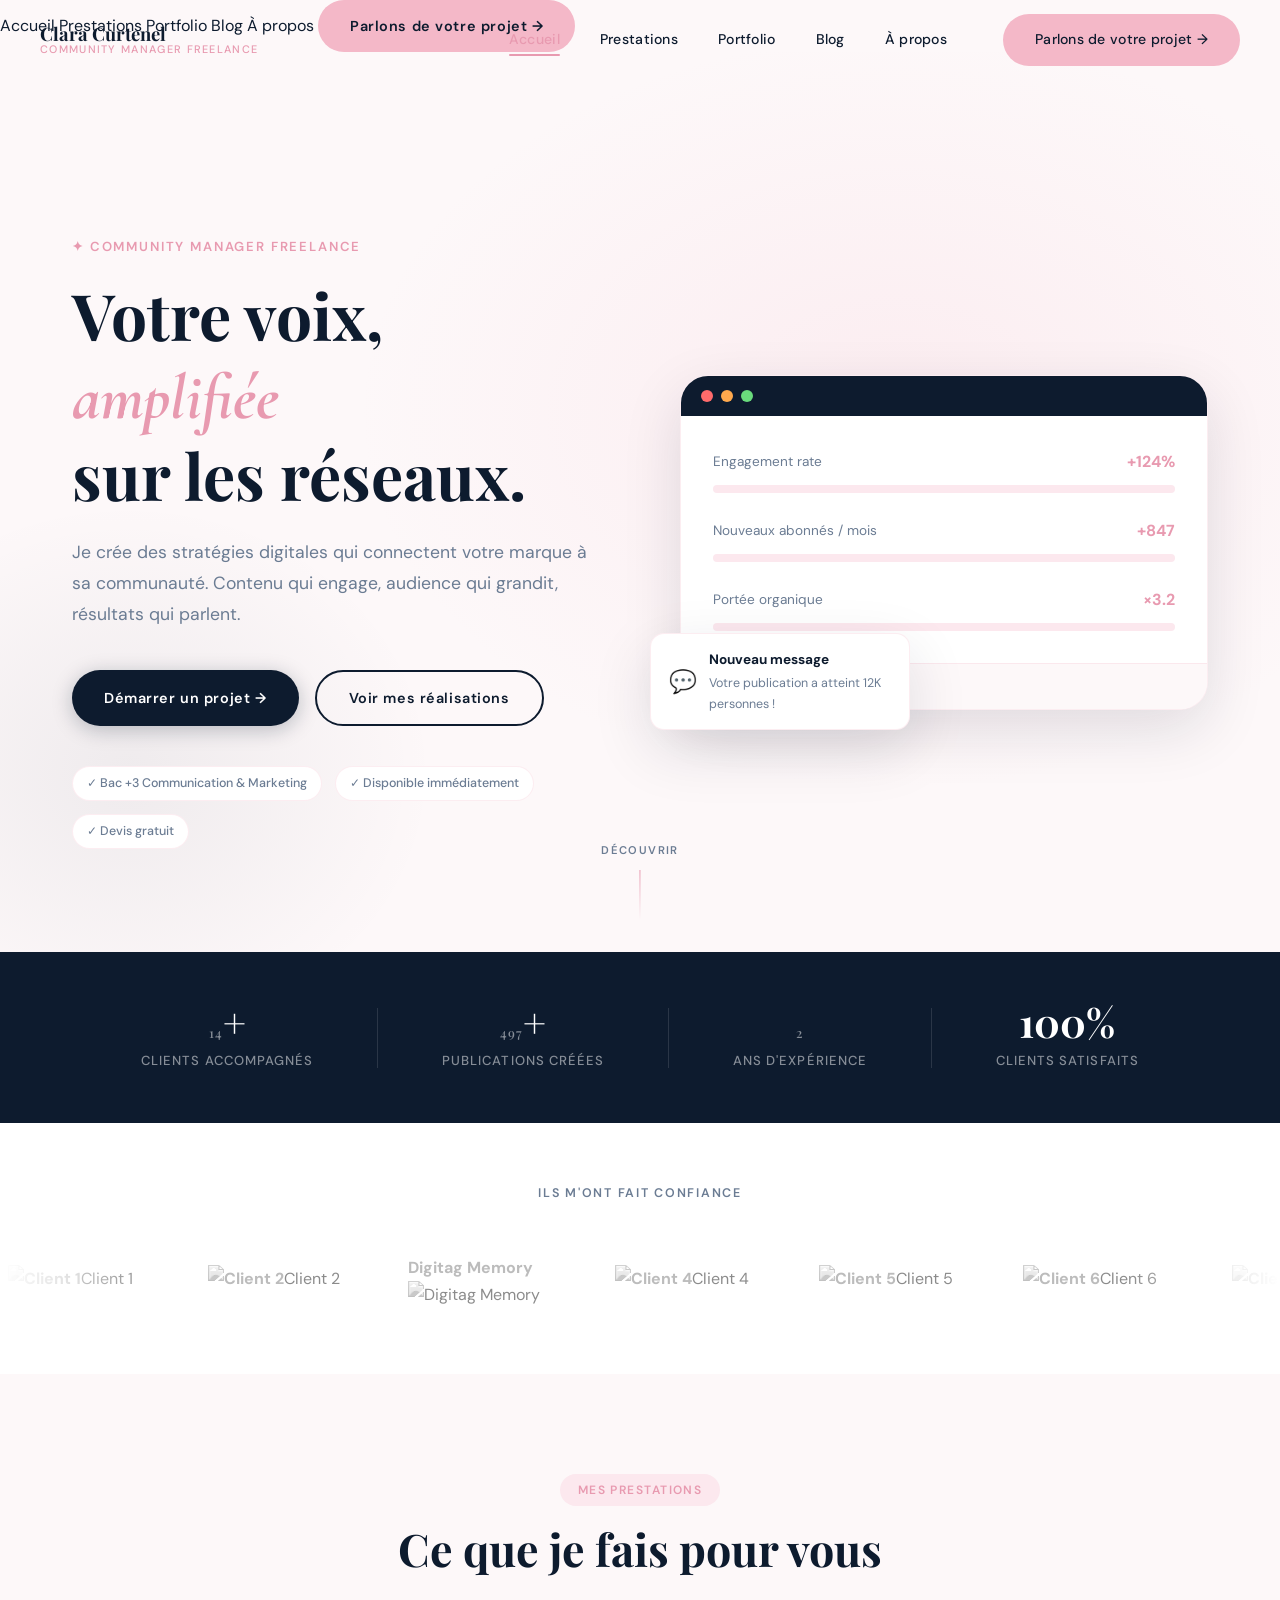
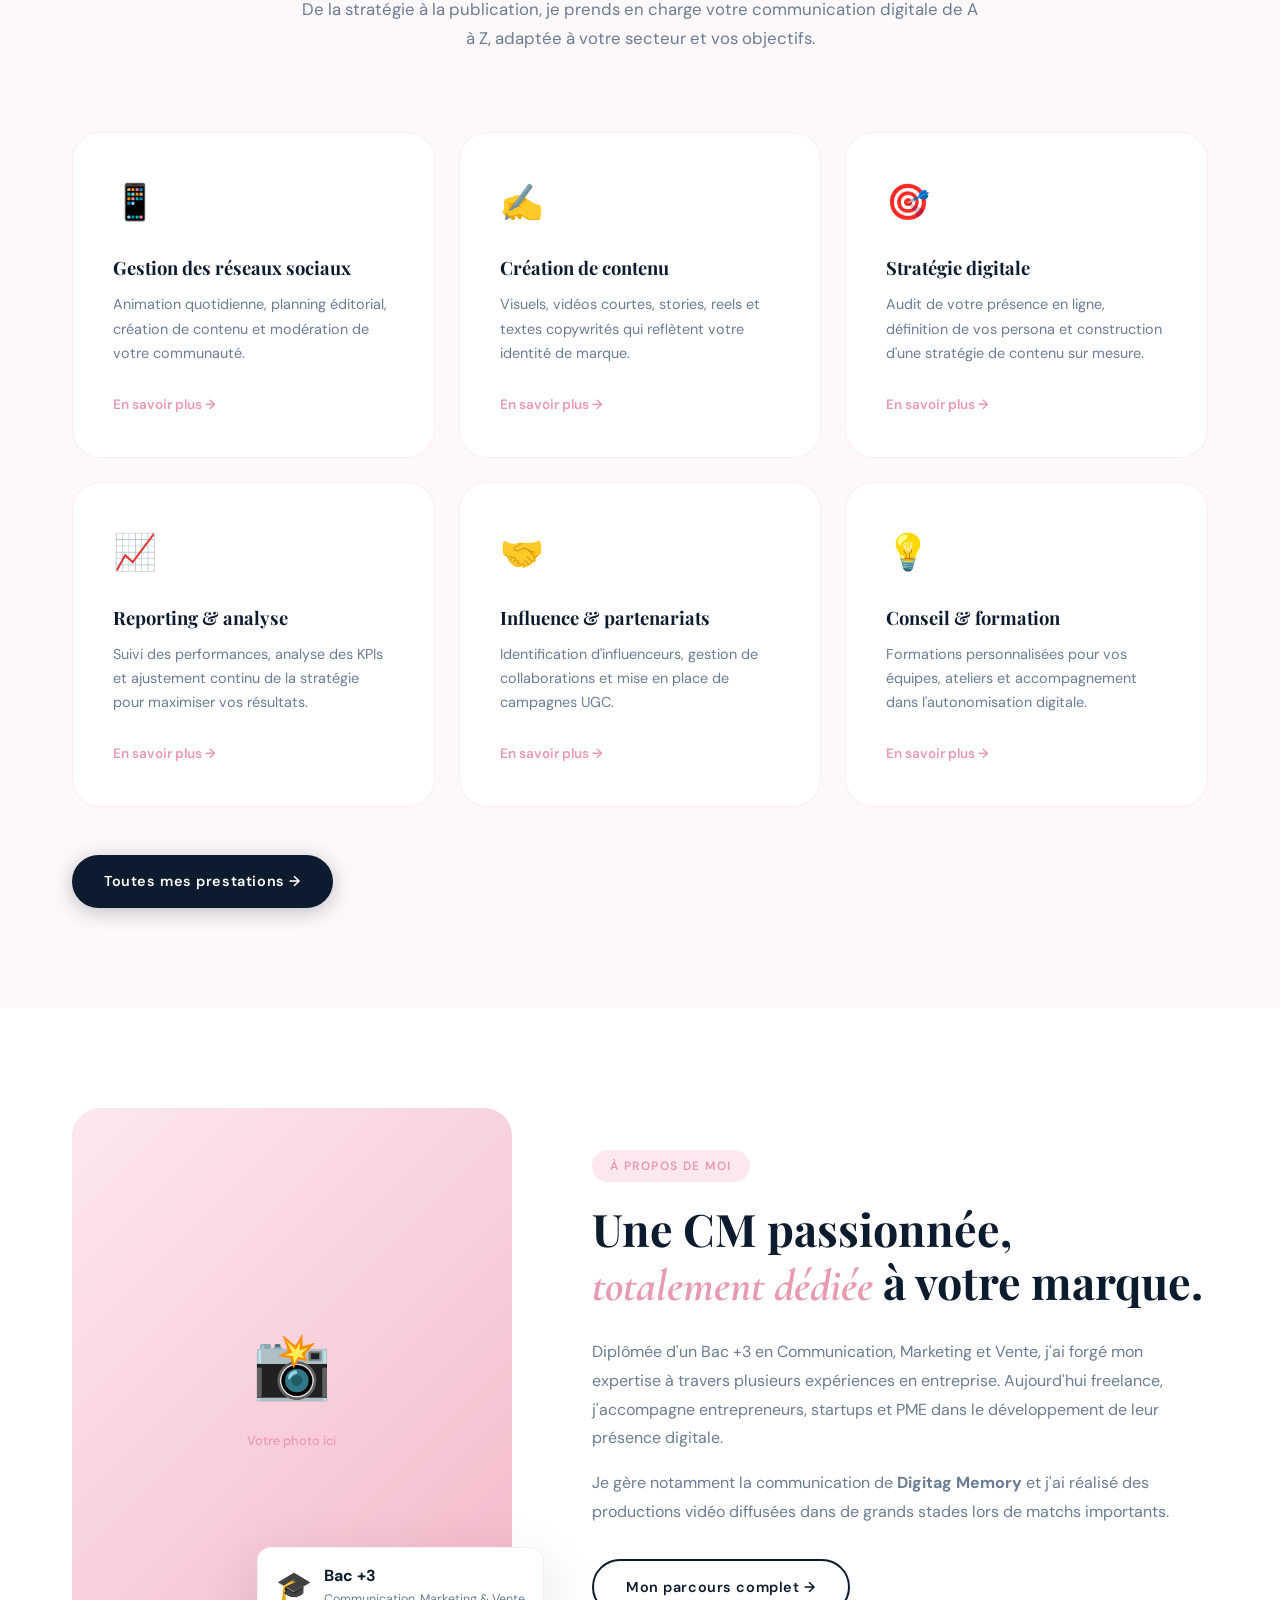
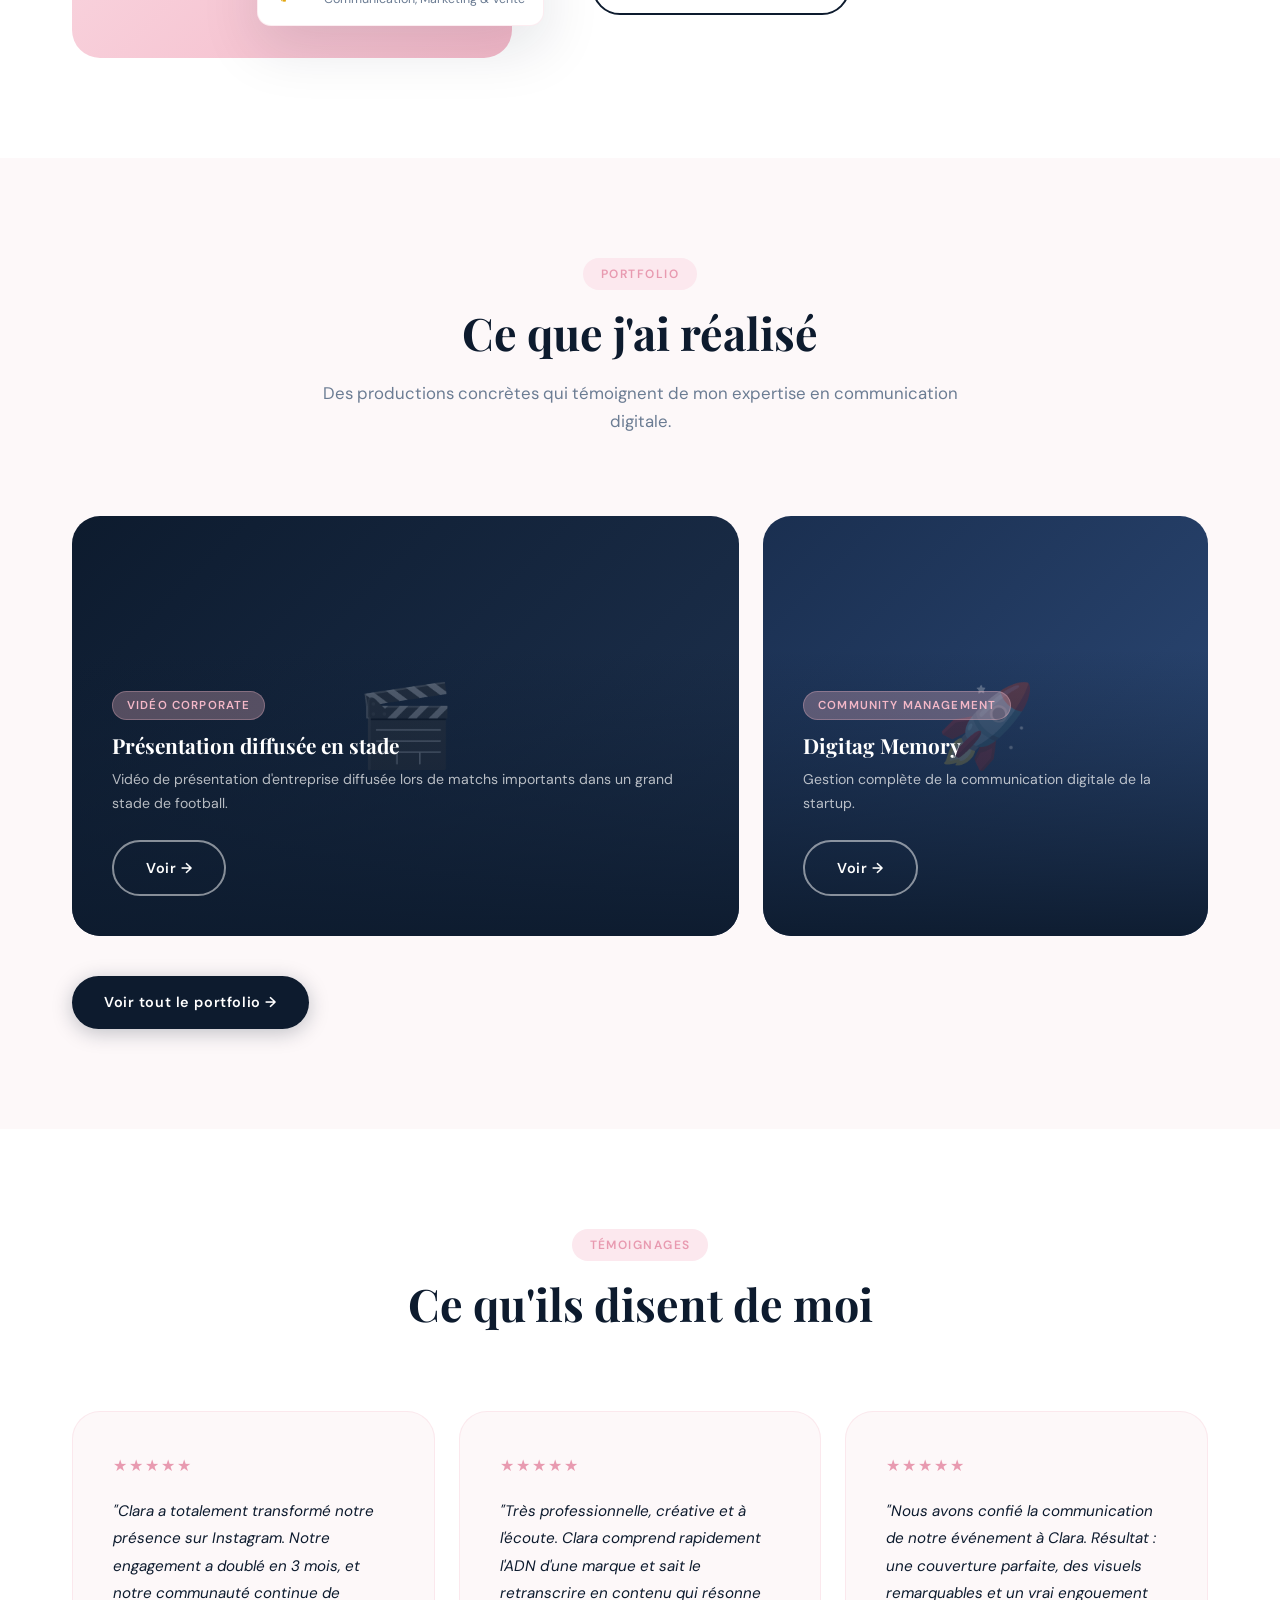
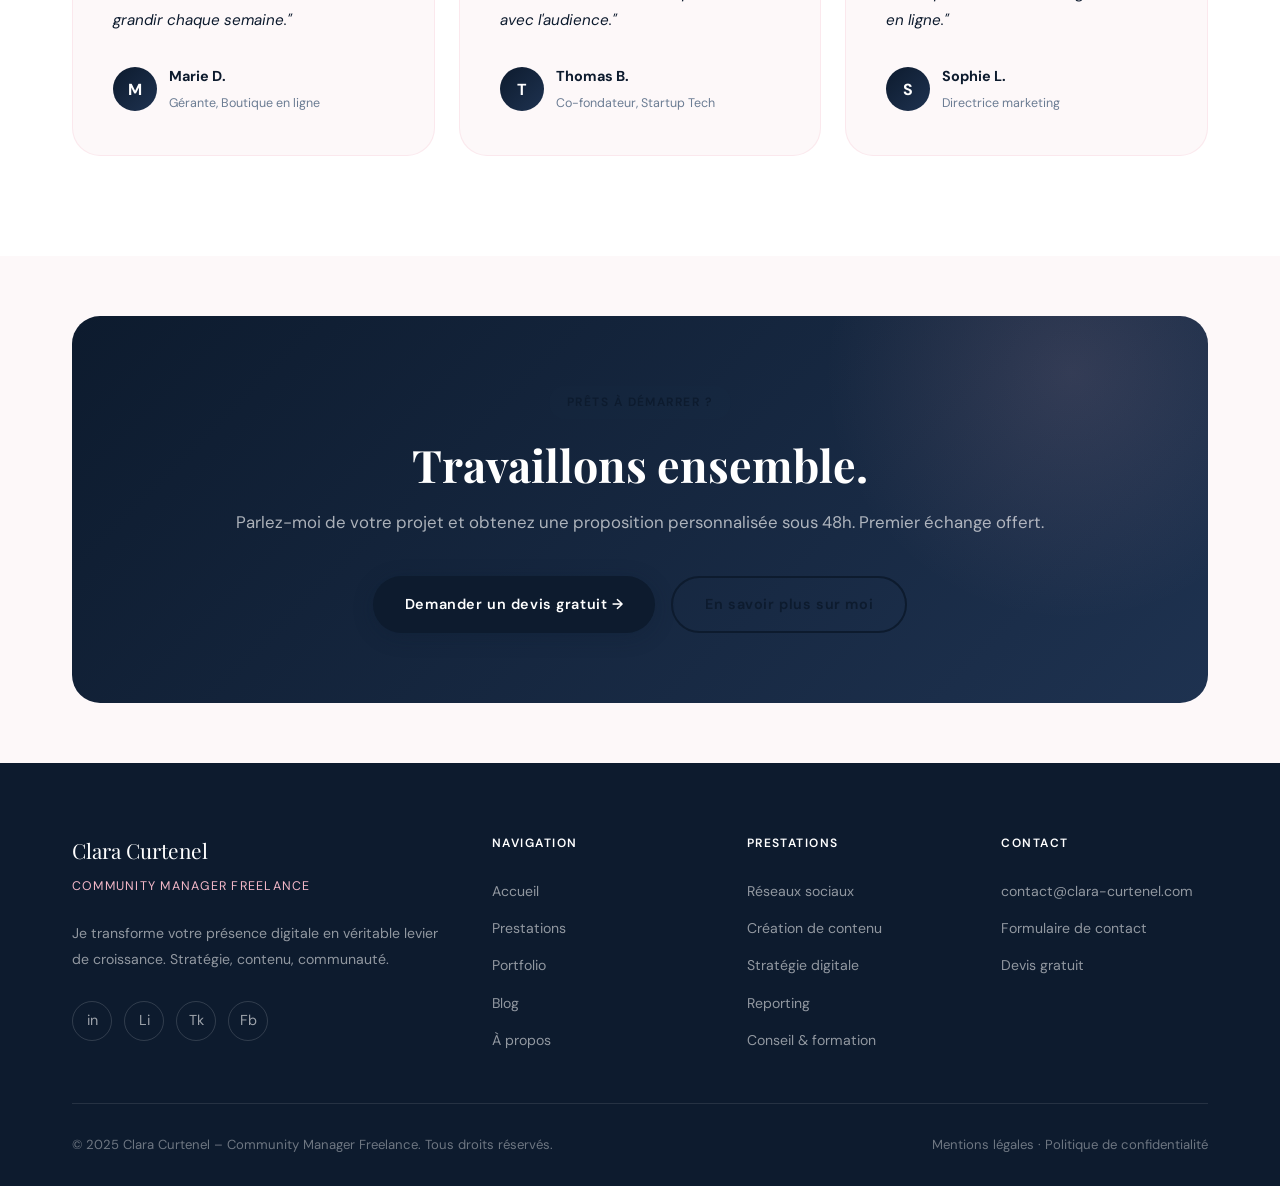
==== index.html @ a30e9237 "Add files via upload" ====
<!DOCTYPE html>
<html lang="fr">
<head>
  <meta charset="UTF-8" />
  <meta name="viewport" content="width=device-width, initial-scale=1.0" />

  <!-- ═══ SEO ═══ -->
  <title>Clara Curtenel – Community Manager Freelance | Gestion réseaux sociaux</title>
  <meta name="description" content="Clara Curtenel, Community Manager freelance. Je crée, anime et développe votre présence sur les réseaux sociaux. Stratégie digitale, création de contenu, growth. Devis gratuit." />
  <meta name="keywords" content="community manager freelance, gestion réseaux sociaux, stratégie digitale, création contenu, Clara Curtenel" />
  <link rel="canonical" href="https://clara-curtenel.com/" />

  <!-- ═══ Open Graph ═══ -->
  <meta property="og:type" content="website" />
  <meta property="og:title" content="Clara Curtenel – Community Manager Freelance" />
  <meta property="og:description" content="Je transforme votre présence en ligne en véritable levier de croissance. Community Manager freelance à votre service." />
  <meta property="og:url" content="https://clara-curtenel.com/" />
  <meta property="og:image" content="https://clara-curtenel.com/images/og-image.jpg" />

  <!-- ═══ Twitter Card ═══ -->
  <meta name="twitter:card" content="summary_large_image" />
  <meta name="twitter:title" content="Clara Curtenel – Community Manager Freelance" />
  <meta name="twitter:description" content="Je transforme votre présence en ligne en véritable levier de croissance." />

  <!-- ═══ Schema.org ═══ -->
  <script type="application/ld+json">
  {
    "@context": "https://schema.org",
    "@type": "Person",
    "name": "Clara Curtenel",
    "jobTitle": "Community Manager Freelance",
    "url": "https://clara-curtenel.com",
    "sameAs": [
      "https://www.linkedin.com/in/clara-curtenel",
      "https://www.instagram.com/claracurtenel"
    ],
    "knowsAbout": ["Community Management", "Social Media Marketing", "Stratégie digitale", "Création de contenu"]
  }
  </script>

  <link rel="stylesheet" href="css/style.css" />
  <link rel="stylesheet" href="css/index.css" />
  <link rel="icon" href="images/favicon.png" type="image/png" />
</head>
<body>

<!-- ═══ NAVBAR ═══ -->
<nav class="navbar" aria-label="Navigation principale">
  <div class="navbar-inner">
    <a href="index.html" class="nav-logo">
      <span class="nav-logo-name">Clara Curtenel</span>
      <span class="nav-logo-title">Community Manager Freelance</span>
    </a>
    <div class="nav-links">
      <a href="index.html" class="active">Accueil</a>
      <a href="prestations.html">Prestations</a>
      <a href="portfolio.html">Portfolio</a>
      <a href="blog.html">Blog</a>
      <a href="a-propos.html">À propos</a>
      <a href="contact.html" class="btn btn-pink nav-cta">Parlons de votre projet →</a>
    </div>
    <button class="nav-burger" aria-label="Menu">
      <span></span><span></span><span></span>
    </button>
  </div>
</nav>

<!-- Mobile menu -->
<div class="nav-mobile" role="navigation">
  <a href="index.html">Accueil</a>
  <a href="prestations.html">Prestations</a>
  <a href="portfolio.html">Portfolio</a>
  <a href="blog.html">Blog</a>
  <a href="a-propos.html">À propos</a>
  <a href="contact.html" class="btn btn-pink" style="text-align:center">Parlons de votre projet →</a>
</div>

<!-- ═══ HERO ═══ -->
<section class="hero" aria-label="Présentation">
  <div class="hero-bg"></div>
  <div class="hero-particles" id="particles"></div>
  <div class="container">
    <div class="hero-content">
      <div class="hero-text">
        <p class="hero-pretitle animate-up delay-1">✦ Community Manager Freelance</p>
        <h1 class="animate-up delay-2">
          Votre voix,<br />
          <span class="italic text-pink">amplifiée</span><br />
          sur les réseaux.
        </h1>
        <p class="hero-desc animate-up delay-3">
          Je crée des stratégies digitales qui connectent votre marque à sa communauté.
          Contenu qui engage, audience qui grandit, résultats qui parlent.
        </p>
        <div class="hero-actions animate-up delay-4">
          <a href="contact.html" class="btn btn-primary">Démarrer un projet →</a>
          <a href="portfolio.html" class="btn btn-outline">Voir mes réalisations</a>
        </div>
        <div class="hero-badges animate-up delay-5">
          <span class="hero-badge">✓ Bac +3 Communication & Marketing</span>
          <span class="hero-badge">✓ Disponible immédiatement</span>
          <span class="hero-badge">✓ Devis gratuit</span>
        </div>
      </div>
      <div class="hero-visual animate-up delay-3">
        <div class="hero-card">
          <div class="hero-card-header">
            <div class="hch-dot red"></div>
            <div class="hch-dot amber"></div>
            <div class="hch-dot green"></div>
          </div>
          <div class="hero-card-body">
            <div class="metric-row">
              <span class="metric-label">Engagement rate</span>
              <span class="metric-value text-pink">+124%</span>
            </div>
            <div class="metric-bar"><div class="metric-fill" style="width:82%"></div></div>
            <div class="metric-row" style="margin-top:1.5rem">
              <span class="metric-label">Nouveaux abonnés / mois</span>
              <span class="metric-value text-pink">+847</span>
            </div>
            <div class="metric-bar"><div class="metric-fill" style="width:68%"></div></div>
            <div class="metric-row" style="margin-top:1.5rem">
              <span class="metric-label">Portée organique</span>
              <span class="metric-value text-pink">×3.2</span>
            </div>
            <div class="metric-bar"><div class="metric-fill" style="width:90%"></div></div>
          </div>
          <div class="hero-card-tag">📊 Analytics — Ce mois-ci</div>
        </div>
        <div class="hero-float-badge">
          <span>💬</span>
          <div>
            <strong>Nouveau message</strong>
            <p>Votre publication a atteint 12K personnes !</p>
          </div>
        </div>
      </div>
    </div>
  </div>
  <div class="hero-scroll-cue">
    <span>Découvrir</span>
    <div class="scroll-line"></div>
  </div>
</section>

<!-- ═══ STATS ═══ -->
<section class="stats-bar">
  <div class="container">
    <div class="stats-grid">
      <div class="stat-item">
        <strong><span class="counter" data-target="15">0</span>+</strong>
        <span>Clients accompagnés</span>
      </div>
      <div class="stat-divider"></div>
      <div class="stat-item">
        <strong><span class="counter" data-target="500">0</span>+</strong>
        <span>Publications créées</span>
      </div>
      <div class="stat-divider"></div>
      <div class="stat-item">
        <strong><span class="counter" data-target="3">0</span></strong>
        <span>Ans d'expérience</span>
      </div>
      <div class="stat-divider"></div>
      <div class="stat-item">
        <strong>100%</strong>
        <span>Clients satisfaits</span>
      </div>
    </div>
  </div>
</section>

<!-- ═══ CLIENTS (logo carousel) ═══ -->
<section class="section-pad-sm clients-section">
  <div class="container">
    <p class="clients-label">Ils m'ont fait confiance</p>
  </div>
  <div class="logo-carousel">
    <div class="logo-track">
      <!-- Remplacez chaque logo-item par le logo de vos clients -->
      <div class="logo-item"><img src="images/clients/client-1.png" alt="Client 1" /></div>
      <div class="logo-item"><img src="images/clients/client-2.png" alt="Client 2" /></div>
      <div class="logo-item"><img src="images/clients/client-3.png" alt="Digitag Memory" /></div>
      <div class="logo-item"><img src="images/clients/client-4.png" alt="Client 4" /></div>
      <div class="logo-item"><img src="images/clients/client-5.png" alt="Client 5" /></div>
      <div class="logo-item"><img src="images/clients/client-6.png" alt="Client 6" /></div>
    </div>
  </div>
</section>

<!-- ═══ SERVICES (aperçu) ═══ -->
<section class="section-pad services-preview">
  <div class="container">
    <div class="section-header reveal">
      <span class="badge">Mes prestations</span>
      <h2>Ce que je fais pour vous</h2>
      <p>De la stratégie à la publication, je prends en charge votre communication digitale de A à Z, adaptée à votre secteur et vos objectifs.</p>
    </div>
    <div class="services-grid">
      <div class="service-card reveal">
        <div class="service-icon">📱</div>
        <h3>Gestion des réseaux sociaux</h3>
        <p>Animation quotidienne, planning éditorial, création de contenu et modération de votre communauté.</p>
        <a href="prestations.html" class="service-link">En savoir plus →</a>
      </div>
      <div class="service-card reveal delay-1">
        <div class="service-icon">✍️</div>
        <h3>Création de contenu</h3>
        <p>Visuels, vidéos courtes, stories, reels et textes copywrités qui reflètent votre identité de marque.</p>
        <a href="prestations.html" class="service-link">En savoir plus →</a>
      </div>
      <div class="service-card reveal delay-2">
        <div class="service-icon">🎯</div>
        <h3>Stratégie digitale</h3>
        <p>Audit de votre présence en ligne, définition de vos persona et construction d'une stratégie de contenu sur mesure.</p>
        <a href="prestations.html" class="service-link">En savoir plus →</a>
      </div>
      <div class="service-card reveal delay-3">
        <div class="service-icon">📈</div>
        <h3>Reporting & analyse</h3>
        <p>Suivi des performances, analyse des KPIs et ajustement continu de la stratégie pour maximiser vos résultats.</p>
        <a href="prestations.html" class="service-link">En savoir plus →</a>
      </div>
      <div class="service-card reveal delay-2">
        <div class="service-icon">🤝</div>
        <h3>Influence & partenariats</h3>
        <p>Identification d'influenceurs, gestion de collaborations et mise en place de campagnes UGC.</p>
        <a href="prestations.html" class="service-link">En savoir plus →</a>
      </div>
      <div class="service-card reveal delay-3">
        <div class="service-icon">💡</div>
        <h3>Conseil & formation</h3>
        <p>Formations personnalisées pour vos équipes, ateliers et accompagnement dans l'autonomisation digitale.</p>
        <a href="prestations.html" class="service-link">En savoir plus →</a>
      </div>
    </div>
    <div class="text-center reveal" style="margin-top: 3rem;">
      <a href="prestations.html" class="btn btn-primary">Toutes mes prestations →</a>
    </div>
  </div>
</section>

<!-- ═══ À PROPOS (teaser) ═══ -->
<section class="section-pad about-teaser">
  <div class="container">
    <div class="about-teaser-inner reveal">
      <div class="about-teaser-visual">
        <div class="at-photo-frame">
          <!-- Remplacez par votre photo : <img src="images/clara-portrait.jpg" alt="Clara Curtenel" /> -->
          <div class="at-photo-placeholder">
            <span>📸</span>
            <small>Votre photo ici</small>
          </div>
        </div>
        <div class="at-floating-card">
          <span>🎓</span>
          <div>
            <strong>Bac +3</strong>
            <p>Communication, Marketing & Vente</p>
          </div>
        </div>
      </div>
      <div class="about-teaser-text">
        <span class="badge">À propos de moi</span>
        <h2>Une CM passionnée,<br /><span class="italic text-pink">totalement dédiée</span> à votre marque.</h2>
        <p>Diplômée d'un Bac +3 en Communication, Marketing et Vente, j'ai forgé mon expertise à travers plusieurs expériences en entreprise. Aujourd'hui freelance, j'accompagne entrepreneurs, startups et PME dans le développement de leur présence digitale.</p>
        <p style="margin-top: 1rem;">Je gère notamment la communication de <strong>Digitag Memory</strong> et j'ai réalisé des productions vidéo diffusées dans de grands stades lors de matchs importants.</p>
        <a href="a-propos.html" class="btn btn-outline" style="margin-top: 2rem;">Mon parcours complet →</a>
      </div>
    </div>
  </div>
</section>

<!-- ═══ PORTFOLIO (teaser) ═══ -->
<section class="section-pad portfolio-teaser">
  <div class="container">
    <div class="section-header reveal">
      <span class="badge">Portfolio</span>
      <h2>Ce que j'ai réalisé</h2>
      <p>Des productions concrètes qui témoignent de mon expertise en communication digitale.</p>
    </div>
    <div class="portfolio-grid reveal">
      <div class="portfolio-card portfolio-protected large-card">
        <div class="portfolio-overlay">
          <span class="portfolio-tag">Vidéo corporate</span>
          <h3>Présentation diffusée en stade</h3>
          <p>Vidéo de présentation d'entreprise diffusée lors de matchs importants dans un grand stade de football.</p>
          <a href="portfolio.html" class="btn btn-outline-white">Voir →</a>
        </div>
        <div class="portfolio-bg" style="background: linear-gradient(135deg, var(--navy) 0%, var(--navy-light) 100%);">
          <span class="portfolio-icon">🎬</span>
        </div>
      </div>
      <div class="portfolio-card portfolio-protected">
        <div class="portfolio-overlay">
          <span class="portfolio-tag">Community Management</span>
          <h3>Digitag Memory</h3>
          <p>Gestion complète de la communication digitale de la startup.</p>
          <a href="portfolio.html" class="btn btn-outline-white">Voir →</a>
        </div>
        <div class="portfolio-bg" style="background: linear-gradient(135deg, #1a2f50 0%, #2d4a78 100%);">
          <span class="portfolio-icon">🚀</span>
        </div>
      </div>
    </div>
    <div class="text-center reveal" style="margin-top: 2.5rem;">
      <a href="portfolio.html" class="btn btn-primary">Voir tout le portfolio →</a>
    </div>
  </div>
</section>

<!-- ═══ TESTIMONIALS ═══ -->
<section class="section-pad testimonials">
  <div class="container">
    <div class="section-header reveal">
      <span class="badge">Témoignages</span>
      <h2>Ce qu'ils disent de moi</h2>
    </div>
    <div class="testimonials-grid">
      <div class="testimonial-card reveal">
        <div class="stars">★★★★★</div>
        <p class="testimonial-text">"Clara a totalement transformé notre présence sur Instagram. Notre engagement a doublé en 3 mois, et notre communauté continue de grandir chaque semaine."</p>
        <div class="testimonial-author">
          <div class="ta-avatar">M</div>
          <div>
            <strong>Marie D.</strong>
            <span>Gérante, Boutique en ligne</span>
          </div>
        </div>
      </div>
      <div class="testimonial-card reveal delay-1">
        <div class="stars">★★★★★</div>
        <p class="testimonial-text">"Très professionnelle, créative et à l'écoute. Clara comprend rapidement l'ADN d'une marque et sait le retranscrire en contenu qui résonne avec l'audience."</p>
        <div class="testimonial-author">
          <div class="ta-avatar">T</div>
          <div>
            <strong>Thomas B.</strong>
            <span>Co-fondateur, Startup Tech</span>
          </div>
        </div>
      </div>
      <div class="testimonial-card reveal delay-2">
        <div class="stars">★★★★★</div>
        <p class="testimonial-text">"Nous avons confié la communication de notre événement à Clara. Résultat : une couverture parfaite, des visuels remarquables et un vrai engouement en ligne."</p>
        <div class="testimonial-author">
          <div class="ta-avatar">S</div>
          <div>
            <strong>Sophie L.</strong>
            <span>Directrice marketing</span>
          </div>
        </div>
      </div>
    </div>
  </div>
</section>

<!-- ═══ CTA FINAL ═══ -->
<section class="cta-section reveal">
  <div class="container">
    <div class="cta-box">
      <span class="badge badge--navy">Prêts à démarrer ?</span>
      <h2>Travaillons ensemble.</h2>
      <p>Parlez-moi de votre projet et obtenez une proposition personnalisée sous 48h. Premier échange offert.</p>
      <div class="cta-actions">
        <a href="contact.html" class="btn btn-primary">Demander un devis gratuit →</a>
        <a href="a-propos.html" class="btn btn-outline">En savoir plus sur moi</a>
      </div>
    </div>
  </div>
</section>

<!-- ═══ FOOTER ═══ -->
<footer class="footer">
  <div class="container">
    <div class="footer-grid">
      <div>
        <p class="footer-brand-name">Clara Curtenel</p>
        <p class="footer-brand-tagline">Community Manager Freelance</p>
        <p class="footer-desc">Je transforme votre présence digitale en véritable levier de croissance. Stratégie, contenu, communauté.</p>
        <div class="footer-socials">
          <a href="#" class="social-icon" aria-label="Instagram">in</a>
          <a href="#" class="social-icon" aria-label="LinkedIn">Li</a>
          <a href="#" class="social-icon" aria-label="TikTok">Tk</a>
          <a href="#" class="social-icon" aria-label="Facebook">Fb</a>
        </div>
      </div>
      <div>
        <p class="footer-heading">Navigation</p>
        <ul class="footer-links">
          <li><a href="index.html">Accueil</a></li>
          <li><a href="prestations.html">Prestations</a></li>
          <li><a href="portfolio.html">Portfolio</a></li>
          <li><a href="blog.html">Blog</a></li>
          <li><a href="a-propos.html">À propos</a></li>
        </ul>
      </div>
      <div>
        <p class="footer-heading">Prestations</p>
        <ul class="footer-links">
          <li><a href="prestations.html#reseaux">Réseaux sociaux</a></li>
          <li><a href="prestations.html#contenu">Création de contenu</a></li>
          <li><a href="prestations.html#strategie">Stratégie digitale</a></li>
          <li><a href="prestations.html#reporting">Reporting</a></li>
          <li><a href="prestations.html#conseil">Conseil & formation</a></li>
        </ul>
      </div>
      <div>
        <p class="footer-heading">Contact</p>
        <ul class="footer-links">
          <li><a href="mailto:contact@clara-curtenel.com">contact@clara-curtenel.com</a></li>
          <li><a href="contact.html">Formulaire de contact</a></li>
          <li><a href="contact.html">Devis gratuit</a></li>
        </ul>
      </div>
    </div>
    <div class="footer-bottom">
      <p>© 2025 Clara Curtenel – Community Manager Freelance. Tous droits réservés.</p>
      <p><a href="mentions-legales.html" style="color:rgba(255,255,255,0.4);transition:color 0.3s;" onmouseover="this.style.color='#f4b8c8'" onmouseout="this.style.color='rgba(255,255,255,0.4)'">Mentions légales</a> · <a href="mentions-legales.html#confidentialite" style="color:rgba(255,255,255,0.4);transition:color 0.3s;" onmouseover="this.style.color='#f4b8c8'" onmouseout="this.style.color='rgba(255,255,255,0.4)'">Politique de confidentialité</a></p>
    </div>
  </div>
</footer>

<button class="scroll-top" aria-label="Remonter en haut">↑</button>

<script src="js/main.js"></script>
</body>
</html>
---- css/style.css ----
/* ============================================
   CLARA CURTENEL – Community Manager Freelance
   Global Stylesheet
   ============================================ */

@import url('https://fonts.googleapis.com/css2?family=Playfair+Display:ital,wght@0,400;0,600;0,700;1,400&family=DM+Sans:wght@300;400;500;600&family=Cormorant+Garamond:ital,wght@0,300;0,600;1,300&display=swap');

/* ── CSS Variables ── */
:root {
  --navy: #0d1b2e;
  --navy-mid: #162236;
  --navy-light: #1e3250;
  --pink: #f4b8c8;
  --pink-light: #fce8ee;
  --pink-mid: #e89ab0;
  --white: #ffffff;
  --off-white: #fdf8f9;
  --text-dark: #0d1b2e;
  --text-muted: #6b7c93;
  --border: rgba(244, 184, 200, 0.25);
  --shadow: 0 20px 60px rgba(13, 27, 46, 0.12);
  --shadow-pink: 0 10px 40px rgba(244, 184, 200, 0.35);
  --radius: 16px;
  --radius-lg: 28px;
  --transition: all 0.4s cubic-bezier(0.25, 0.46, 0.45, 0.94);
}

/* ── Reset & Base ── */
*, *::before, *::after { box-sizing: border-box; margin: 0; padding: 0; }

html { scroll-behavior: smooth; font-size: 16px; }

body {
  font-family: 'DM Sans', sans-serif;
  background: var(--off-white);
  color: var(--text-dark);
  line-height: 1.7;
  overflow-x: hidden;
}

img { max-width: 100%; display: block; }
a { text-decoration: none; color: inherit; }
ul { list-style: none; }

/* ── Typography ── */
h1, h2, h3 { font-family: 'Playfair Display', serif; line-height: 1.2; }
h1 { font-size: clamp(2.4rem, 5vw, 4.2rem); }
h2 { font-size: clamp(1.8rem, 3.5vw, 3rem); }
h3 { font-size: clamp(1.2rem, 2vw, 1.6rem); }
p { font-size: 1rem; color: var(--text-muted); }

.italic { font-family: 'Cormorant Garamond', serif; font-style: italic; }
.text-pink { color: var(--pink-mid); }
.text-navy { color: var(--navy); }
.text-white { color: var(--white); }

/* ── Utility ── */
.container { max-width: 1200px; margin: 0 auto; padding: 0 2rem; }
.container-narrow { max-width: 820px; margin: 0 auto; padding: 0 2rem; }
.section-pad { padding: 100px 0; }
.section-pad-sm { padding: 60px 0; }

.badge {
  display: inline-block;
  background: var(--pink-light);
  color: var(--pink-mid);
  font-size: 0.75rem;
  font-weight: 600;
  letter-spacing: 0.12em;
  text-transform: uppercase;
  padding: 6px 18px;
  border-radius: 50px;
  margin-bottom: 1.2rem;
}

.badge--navy {
  background: rgba(30, 50, 80, 0.08);
  color: var(--navy);
}

/* ── Buttons ── */
.btn {
  display: inline-flex;
  align-items: center;
  gap: 10px;
  font-family: 'DM Sans', sans-serif;
  font-weight: 600;
  font-size: 0.9rem;
  letter-spacing: 0.04em;
  padding: 14px 32px;
  border-radius: 50px;
  border: none;
  cursor: pointer;
  transition: var(--transition);
  text-decoration: none;
}

.btn-primary {
  background: var(--navy);
  color: var(--white);
  box-shadow: 0 4px 20px rgba(13, 27, 46, 0.25);
}
.btn-primary:hover {
  background: var(--navy-light);
  transform: translateY(-2px);
  box-shadow: 0 8px 30px rgba(13, 27, 46, 0.35);
}

.btn-pink {
  background: var(--pink);
  color: var(--navy);
}
.btn-pink:hover {
  background: var(--pink-mid);
  transform: translateY(-2px);
  box-shadow: var(--shadow-pink);
}

.btn-outline {
  background: transparent;
  color: var(--navy);
  border: 2px solid var(--navy);
}
.btn-outline:hover {
  background: var(--navy);
  color: var(--white);
  transform: translateY(-2px);
}

.btn-outline-white {
  background: transparent;
  color: var(--white);
  border: 2px solid rgba(255,255,255,0.5);
}
.btn-outline-white:hover {
  background: rgba(255,255,255,0.1);
  border-color: var(--white);
}

/* ── Navigation ── */
.navbar {
  position: fixed;
  top: 0; left: 0; right: 0;
  z-index: 1000;
  padding: 0 2rem;
  transition: var(--transition);
}

.navbar.scrolled {
  background: rgba(255, 255, 255, 0.96);
  backdrop-filter: blur(20px);
  box-shadow: 0 2px 30px rgba(13, 27, 46, 0.08);
}

.navbar-inner {
  max-width: 1200px;
  margin: 0 auto;
  display: flex;
  align-items: center;
  justify-content: space-between;
  height: 80px;
}

.nav-logo {
  display: flex;
  flex-direction: column;
  line-height: 1.1;
}

.nav-logo-name {
  font-family: 'Playfair Display', serif;
  font-weight: 700;
  font-size: 1.15rem;
  color: var(--navy);
}

.nav-logo-title {
  font-size: 0.68rem;
  font-weight: 500;
  letter-spacing: 0.12em;
  text-transform: uppercase;
  color: var(--pink-mid);
}

.nav-links {
  display: flex;
  align-items: center;
  gap: 2.5rem;
}

.nav-links a {
  font-size: 0.88rem;
  font-weight: 500;
  color: var(--navy);
  letter-spacing: 0.02em;
  position: relative;
  transition: color 0.3s;
}

.nav-links a::after {
  content: '';
  position: absolute;
  bottom: -4px; left: 0;
  width: 0; height: 2px;
  background: var(--pink-mid);
  transition: width 0.3s;
  border-radius: 2px;
}

.nav-links a:hover { color: var(--pink-mid); }
.nav-links a:hover::after, .nav-links a.active::after { width: 100%; }
.nav-links a.active { color: var(--pink-mid); }

.nav-cta { margin-left: 1rem; }

.nav-burger {
  display: none;
  flex-direction: column;
  gap: 5px;
  cursor: pointer;
  padding: 8px;
}

.nav-burger span {
  display: block;
  width: 24px; height: 2px;
  background: var(--navy);
  border-radius: 2px;
  transition: var(--transition);
}

/* ── Footer ── */
.footer {
  background: var(--navy);
  color: rgba(255,255,255,0.75);
  padding: 70px 0 30px;
}

.footer-grid {
  display: grid;
  grid-template-columns: 1.8fr 1fr 1fr 1fr;
  gap: 3rem;
  padding-bottom: 50px;
  border-bottom: 1px solid rgba(255,255,255,0.1);
}

.footer-brand-name {
  font-family: 'Playfair Display', serif;
  font-size: 1.3rem;
  color: var(--white);
  margin-bottom: 0.5rem;
}

.footer-brand-tagline {
  font-size: 0.78rem;
  letter-spacing: 0.1em;
  text-transform: uppercase;
  color: var(--pink);
  margin-bottom: 1.5rem;
}

.footer-desc {
  font-size: 0.88rem;
  line-height: 1.8;
  color: rgba(255,255,255,0.55);
  margin-bottom: 1.8rem;
}

.footer-socials {
  display: flex;
  gap: 12px;
}

.social-icon {
  width: 40px; height: 40px;
  border-radius: 50%;
  border: 1px solid rgba(255,255,255,0.15);
  display: flex; align-items: center; justify-content: center;
  color: rgba(255,255,255,0.6);
  font-size: 0.9rem;
  transition: var(--transition);
  text-decoration: none;
}

.social-icon:hover {
  background: var(--pink);
  border-color: var(--pink);
  color: var(--navy);
  transform: translateY(-3px);
}

.footer-heading {
  font-family: 'DM Sans', sans-serif;
  font-size: 0.75rem;
  font-weight: 600;
  letter-spacing: 0.12em;
  text-transform: uppercase;
  color: var(--white);
  margin-bottom: 1.5rem;
}

.footer-links {
  display: flex;
  flex-direction: column;
  gap: 10px;
}

.footer-links a {
  font-size: 0.88rem;
  color: rgba(255,255,255,0.55);
  transition: color 0.3s;
}

.footer-links a:hover { color: var(--pink); }

.footer-bottom {
  padding-top: 30px;
  display: flex;
  align-items: center;
  justify-content: space-between;
  flex-wrap: wrap;
  gap: 1rem;
}

.footer-bottom p { font-size: 0.82rem; color: rgba(255,255,255,0.4); }

/* ── Cards ── */
.card {
  background: var(--white);
  border-radius: var(--radius-lg);
  padding: 2.5rem;
  box-shadow: var(--shadow);
  transition: var(--transition);
  border: 1px solid var(--border);
}

.card:hover {
  transform: translateY(-6px);
  box-shadow: 0 30px 80px rgba(13, 27, 46, 0.16);
}

/* ── Section Headers ── */
.section-header {
  text-align: center;
  max-width: 680px;
  margin: 0 auto 5rem;
}

.section-header .badge { margin-bottom: 1rem; }
.section-header h2 { margin-bottom: 1.2rem; }
.section-header p { font-size: 1.05rem; }

/* ── Animations ── */
@keyframes fadeUp {
  from { opacity: 0; transform: translateY(30px); }
  to { opacity: 1; transform: translateY(0); }
}

@keyframes fadeIn {
  from { opacity: 0; }
  to { opacity: 1; }
}

@keyframes float {
  0%, 100% { transform: translateY(0); }
  50% { transform: translateY(-12px); }
}

@keyframes shimmer {
  0% { background-position: -200% center; }
  100% { background-position: 200% center; }
}

.animate-up {
  opacity: 0;
  animation: fadeUp 0.7s ease forwards;
}

.delay-1 { animation-delay: 0.1s; }
.delay-2 { animation-delay: 0.2s; }
.delay-3 { animation-delay: 0.3s; }
.delay-4 { animation-delay: 0.4s; }
.delay-5 { animation-delay: 0.5s; }

/* ── Scroll animations ── */
.reveal {
  opacity: 0;
  transform: translateY(40px);
  transition: opacity 0.7s ease, transform 0.7s ease;
}

.reveal.visible {
  opacity: 1;
  transform: translateY(0);
}

/* ── Scroll to top ── */
.scroll-top {
  position: fixed;
  bottom: 2rem; right: 2rem;
  width: 48px; height: 48px;
  background: var(--navy);
  color: var(--white);
  border-radius: 50%;
  display: flex; align-items: center; justify-content: center;
  box-shadow: var(--shadow);
  cursor: pointer;
  opacity: 0;
  transform: translateY(20px);
  transition: var(--transition);
  z-index: 999;
  border: none;
  font-size: 1.1rem;
}

.scroll-top.visible {
  opacity: 1;
  transform: translateY(0);
}

.scroll-top:hover { background: var(--pink-mid); }

/* ── Mobile Menu ── */
@media (max-width: 900px) {
  .nav-links { display: none; }
  .nav-burger { display: flex; }

  .nav-mobile {
    display: none;
    position: fixed;
    top: 80px; left: 0; right: 0;
    background: var(--white);
    padding: 2rem;
    flex-direction: column;
    gap: 1.5rem;
    box-shadow: var(--shadow);
    z-index: 999;
  }

  .nav-mobile.open { display: flex; }

  .nav-mobile a {
    font-size: 1.1rem;
    font-weight: 500;
    color: var(--navy);
    padding: 0.5rem 0;
    border-bottom: 1px solid var(--border);
  }

  .footer-grid {
    grid-template-columns: 1fr 1fr;
  }
}

@media (max-width: 600px) {
  .footer-grid { grid-template-columns: 1fr; }
  .footer-bottom { flex-direction: column; text-align: center; }
}
---- css/index.css ----
/* ============================================
   index.css – Styles spécifiques à l'accueil
   ============================================ */

/* ── Hero ── */
.hero {
  min-height: 100vh;
  display: flex;
  align-items: center;
  position: relative;
  overflow: hidden;
  padding-top: 80px;
  background: var(--off-white);
}

.hero-bg {
  position: absolute;
  inset: 0;
  background:
    radial-gradient(ellipse 60% 60% at 70% 40%, rgba(244, 184, 200, 0.18) 0%, transparent 70%),
    radial-gradient(ellipse 40% 50% at 10% 80%, rgba(13, 27, 46, 0.06) 0%, transparent 60%);
  z-index: 0;
}

.hero-content {
  position: relative;
  z-index: 1;
  display: grid;
  grid-template-columns: 1fr 1fr;
  gap: 5rem;
  align-items: center;
  padding: 80px 0;
}

.hero-pretitle {
  font-size: 0.82rem;
  font-weight: 600;
  letter-spacing: 0.14em;
  text-transform: uppercase;
  color: var(--pink-mid);
  margin-bottom: 1.2rem;
}

.hero h1 { color: var(--navy); margin-bottom: 1.5rem; }

.hero-desc {
  font-size: 1.1rem;
  line-height: 1.75;
  color: var(--text-muted);
  max-width: 520px;
  margin-bottom: 2.5rem;
}

.hero-actions {
  display: flex;
  gap: 1rem;
  flex-wrap: wrap;
  margin-bottom: 2.5rem;
}

.hero-badges {
  display: flex;
  flex-wrap: wrap;
  gap: 0.8rem;
}

.hero-badge {
  font-size: 0.78rem;
  font-weight: 500;
  color: var(--text-muted);
  background: var(--white);
  border: 1px solid var(--border);
  padding: 6px 14px;
  border-radius: 50px;
}

/* Hero visual – dashboard card */
.hero-visual { position: relative; }

.hero-card {
  background: var(--white);
  border-radius: var(--radius-lg);
  box-shadow: var(--shadow);
  padding: 0;
  overflow: hidden;
  border: 1px solid var(--border);
  animation: float 5s ease-in-out infinite;
}

.hero-card-header {
  background: var(--navy);
  padding: 14px 20px;
  display: flex;
  gap: 8px;
  align-items: center;
}

.hch-dot {
  width: 12px; height: 12px;
  border-radius: 50%;
}
.hch-dot.red { background: #ff6b6b; }
.hch-dot.amber { background: #ffa94d; }
.hch-dot.green { background: #69db7c; }

.hero-card-body { padding: 2rem; }

.metric-row {
  display: flex;
  justify-content: space-between;
  align-items: center;
  margin-bottom: 10px;
}

.metric-label { font-size: 0.85rem; color: var(--text-muted); }
.metric-value { font-size: 1rem; font-weight: 700; }

.metric-bar {
  height: 8px;
  background: var(--pink-light);
  border-radius: 50px;
  overflow: hidden;
}

.metric-fill {
  height: 100%;
  background: linear-gradient(90deg, var(--pink-mid), var(--pink));
  border-radius: 50px;
  animation: growBar 1.5s ease forwards;
  transform-origin: left;
  animation-delay: 0.5s;
  width: 0 !important;
}

@keyframes growBar {
  to { width: var(--target-width, 80%); }
}

.hero-card-body .metric-fill:nth-child(2) { --target-width: 82%; }
.hero-card-body .metric-fill:nth-child(5) { --target-width: 68%; }
.hero-card-body .metric-fill:nth-child(8) { --target-width: 90%; }

.hero-card-tag {
  font-size: 0.78rem;
  color: var(--text-muted);
  padding: 12px 20px;
  background: var(--off-white);
  border-top: 1px solid var(--border);
  font-weight: 500;
}

.hero-float-badge {
  position: absolute;
  bottom: -20px; left: -30px;
  background: var(--white);
  border-radius: 14px;
  padding: 14px 18px;
  box-shadow: var(--shadow);
  display: flex;
  gap: 12px;
  align-items: center;
  border: 1px solid var(--border);
  font-size: 0.82rem;
  max-width: 260px;
  animation: float 6s ease-in-out 1s infinite;
}

.hero-float-badge span { font-size: 1.4rem; flex-shrink: 0; }
.hero-float-badge strong { display: block; font-size: 0.85rem; color: var(--navy); margin-bottom: 2px; }
.hero-float-badge p { font-size: 0.78rem; color: var(--text-muted); margin: 0; }

.hero-scroll-cue {
  position: absolute;
  bottom: 2rem; left: 50%;
  transform: translateX(-50%);
  display: flex;
  flex-direction: column;
  align-items: center;
  gap: 10px;
  font-size: 0.7rem;
  font-weight: 600;
  letter-spacing: 0.12em;
  text-transform: uppercase;
  color: var(--text-muted);
}

.scroll-line {
  width: 1px; height: 50px;
  background: linear-gradient(to bottom, var(--pink-mid), transparent);
  animation: scrollPulse 2s ease-in-out infinite;
}

@keyframes scrollPulse {
  0%, 100% { opacity: 0.4; }
  50% { opacity: 1; }
}

/* ── Stats bar ── */
.stats-bar {
  background: var(--navy);
  padding: 50px 0;
}

.stats-grid {
  display: flex;
  align-items: center;
  justify-content: center;
  gap: 0;
  flex-wrap: wrap;
}

.stat-item {
  display: flex;
  flex-direction: column;
  align-items: center;
  gap: 8px;
  padding: 0 4rem;
}

.stat-item strong {
  font-size: 2.5rem;
  font-family: 'Playfair Display', serif;
  color: var(--white);
  line-height: 1;
}

.stat-item span {
  font-size: 0.82rem;
  color: rgba(255,255,255,0.5);
  text-transform: uppercase;
  letter-spacing: 0.08em;
  font-weight: 500;
}

.stat-divider {
  width: 1px; height: 60px;
  background: rgba(255,255,255,0.12);
  flex-shrink: 0;
}

/* ── Clients carousel ── */
.clients-section { background: var(--white); }

.clients-label {
  text-align: center;
  font-size: 0.78rem;
  font-weight: 600;
  letter-spacing: 0.14em;
  text-transform: uppercase;
  color: var(--text-muted);
  margin-bottom: 2.5rem;
}

.logo-carousel {
  overflow: hidden;
  position: relative;
  mask-image: linear-gradient(to right, transparent 0%, black 12%, black 88%, transparent 100%);
  -webkit-mask-image: linear-gradient(to right, transparent 0%, black 12%, black 88%, transparent 100%);
}

.logo-track {
  display: flex;
  align-items: center;
  gap: 4rem;
  animation: scrollLogos 25s linear infinite;
  width: max-content;
}

.logo-track:hover { animation-play-state: paused; }

@keyframes scrollLogos {
  0% { transform: translateX(0); }
  100% { transform: translateX(-50%); }
}

.logo-item {
  flex-shrink: 0;
  width: 140px;
  height: 70px;
  display: flex;
  align-items: center;
  justify-content: center;
  filter: grayscale(100%);
  opacity: 0.5;
  transition: var(--transition);
}

.logo-item:hover {
  filter: grayscale(0%);
  opacity: 1;
}

.logo-item img {
  max-height: 50px;
  width: auto;
  object-fit: contain;
}

/* Placeholder logos */
.logo-item:not(:has(img))::before,
.logo-item img[src*="client"]::before {
  content: attr(alt);
  font-weight: 700;
  font-size: 1rem;
  color: var(--text-muted);
}

/* ── Services grid ── */
.services-preview { background: var(--off-white); }

.services-grid {
  display: grid;
  grid-template-columns: repeat(3, 1fr);
  gap: 1.5rem;
}

.service-card {
  background: var(--white);
  border-radius: var(--radius-lg);
  padding: 2.5rem;
  border: 1px solid var(--border);
  transition: var(--transition);
  position: relative;
  overflow: hidden;
}

.service-card::before {
  content: '';
  position: absolute;
  top: 0; left: 0; right: 0;
  height: 3px;
  background: linear-gradient(90deg, var(--pink-mid), var(--pink));
  transform: scaleX(0);
  transition: transform 0.4s ease;
  transform-origin: left;
}

.service-card:hover { transform: translateY(-6px); box-shadow: var(--shadow); }
.service-card:hover::before { transform: scaleX(1); }

.service-icon {
  font-size: 2.2rem;
  margin-bottom: 1.5rem;
  display: block;
}

.service-card h3 { color: var(--navy); margin-bottom: 0.8rem; font-size: 1.15rem; }
.service-card p { font-size: 0.9rem; margin-bottom: 1.5rem; }

.service-link {
  font-size: 0.85rem;
  font-weight: 600;
  color: var(--pink-mid);
  transition: color 0.3s;
}
.service-link:hover { color: var(--navy); }

/* ── About teaser ── */
.about-teaser { background: var(--white); }

.about-teaser-inner {
  display: grid;
  grid-template-columns: 1fr 1.4fr;
  gap: 5rem;
  align-items: center;
}

.at-photo-frame {
  border-radius: var(--radius-lg);
  overflow: hidden;
  aspect-ratio: 4/5;
  background: linear-gradient(135deg, var(--pink-light), var(--pink));
  display: flex;
  align-items: center;
  justify-content: center;
  position: relative;
}

.at-photo-frame img {
  width: 100%; height: 100%;
  object-fit: cover;
}

.at-photo-placeholder {
  display: flex;
  flex-direction: column;
  align-items: center;
  gap: 0.5rem;
  color: var(--pink-mid);
}
.at-photo-placeholder span { font-size: 4rem; }
.at-photo-placeholder small { font-size: 0.8rem; font-weight: 500; }

.at-floating-card {
  position: absolute;
  bottom: 2rem; right: -2rem;
  background: var(--white);
  border-radius: 14px;
  padding: 14px 18px;
  box-shadow: var(--shadow);
  display: flex;
  gap: 12px;
  align-items: center;
  border: 1px solid var(--border);
  font-size: 0.82rem;
}

.at-floating-card span { font-size: 1.8rem; }
.at-floating-card strong { display: block; font-size: 1rem; color: var(--navy); }
.at-floating-card p { font-size: 0.78rem; color: var(--text-muted); margin: 0; }

.about-teaser-visual { position: relative; }

.about-teaser-text h2 { margin-bottom: 1.5rem; }
.about-teaser-text p { font-size: 1rem; line-height: 1.8; }

/* ── Portfolio teaser ── */
.portfolio-teaser { background: var(--off-white); }

.portfolio-grid {
  display: grid;
  grid-template-columns: 1.5fr 1fr;
  gap: 1.5rem;
}

.portfolio-card {
  border-radius: var(--radius-lg);
  overflow: hidden;
  position: relative;
  cursor: pointer;
  min-height: 320px;
  display: flex;
  align-items: flex-end;
}

.portfolio-card.large-card { min-height: 420px; }

.portfolio-bg {
  position: absolute;
  inset: 0;
  display: flex;
  align-items: center;
  justify-content: center;
  transition: transform 0.5s ease;
}

.portfolio-card:hover .portfolio-bg { transform: scale(1.05); }

.portfolio-icon { font-size: 5rem; opacity: 0.3; }

.portfolio-overlay {
  position: relative;
  z-index: 2;
  padding: 2.5rem;
  background: linear-gradient(to top, rgba(13,27,46,0.95) 0%, transparent 100%);
  width: 100%;
}

.portfolio-tag {
  display: inline-block;
  background: rgba(244, 184, 200, 0.3);
  color: var(--pink);
  font-size: 0.72rem;
  font-weight: 600;
  letter-spacing: 0.1em;
  text-transform: uppercase;
  padding: 4px 14px;
  border-radius: 50px;
  margin-bottom: 0.8rem;
  border: 1px solid rgba(244,184,200,0.3);
}

.portfolio-overlay h3 { color: var(--white); margin-bottom: 0.6rem; font-size: 1.3rem; }
.portfolio-overlay p { font-size: 0.88rem; color: rgba(255,255,255,0.7); margin-bottom: 1.5rem; }

/* ── Testimonials ── */
.testimonials { background: var(--white); }

.testimonials-grid {
  display: grid;
  grid-template-columns: repeat(3, 1fr);
  gap: 1.5rem;
}

.testimonial-card {
  background: var(--off-white);
  border-radius: var(--radius-lg);
  padding: 2.5rem;
  border: 1px solid var(--border);
  transition: var(--transition);
}

.testimonial-card:hover { transform: translateY(-4px); box-shadow: var(--shadow); }

.stars { color: var(--pink-mid); font-size: 1rem; margin-bottom: 1.2rem; letter-spacing: 2px; }

.testimonial-text {
  font-style: italic;
  font-size: 0.95rem;
  line-height: 1.8;
  color: var(--text-dark);
  margin-bottom: 1.8rem;
}

.testimonial-author {
  display: flex;
  align-items: center;
  gap: 12px;
}

.ta-avatar {
  width: 44px; height: 44px;
  border-radius: 50%;
  background: linear-gradient(135deg, var(--navy), var(--navy-light));
  display: flex;
  align-items: center;
  justify-content: center;
  color: var(--white);
  font-weight: 700;
  font-size: 1rem;
  flex-shrink: 0;
}

.testimonial-author strong { display: block; font-size: 0.9rem; color: var(--navy); }
.testimonial-author span { font-size: 0.78rem; color: var(--text-muted); }

/* ── CTA section ── */
.cta-section { padding: 60px 0; }

.cta-box {
  background: linear-gradient(135deg, var(--navy) 0%, var(--navy-light) 100%);
  border-radius: var(--radius-lg);
  padding: 70px;
  text-align: center;
  position: relative;
  overflow: hidden;
}

.cta-box::before {
  content: '';
  position: absolute;
  top: -50%; right: -10%;
  width: 500px; height: 500px;
  background: radial-gradient(circle, rgba(244,184,200,0.12) 0%, transparent 70%);
}

.cta-box h2 { color: var(--white); margin-bottom: 1rem; }
.cta-box p { color: rgba(255,255,255,0.65); font-size: 1.05rem; margin-bottom: 2.5rem; }

.cta-actions {
  display: flex;
  gap: 1rem;
  justify-content: center;
  flex-wrap: wrap;
}

/* ── Responsive ── */
@media (max-width: 1024px) {
  .hero-content { grid-template-columns: 1fr; gap: 3rem; padding: 60px 0 40px; }
  .hero-visual { display: none; }
  .services-grid { grid-template-columns: repeat(2, 1fr); }
  .about-teaser-inner { grid-template-columns: 1fr; }
  .at-photo-frame { max-width: 400px; aspect-ratio: 1; }
}

@media (max-width: 768px) {
  .stats-grid { gap: 2rem; }
  .stat-item { padding: 0 2rem; }
  .stat-divider { height: 40px; }
  .services-grid { grid-template-columns: 1fr; }
  .testimonials-grid { grid-template-columns: 1fr; }
  .portfolio-grid { grid-template-columns: 1fr; }
  .cta-box { padding: 3rem 2rem; }
}

@media (max-width: 480px) {
  .stat-item { width: 50%; }
  .stat-divider:nth-child(2) { display: none; }
  .hero-actions { flex-direction: column; }
}
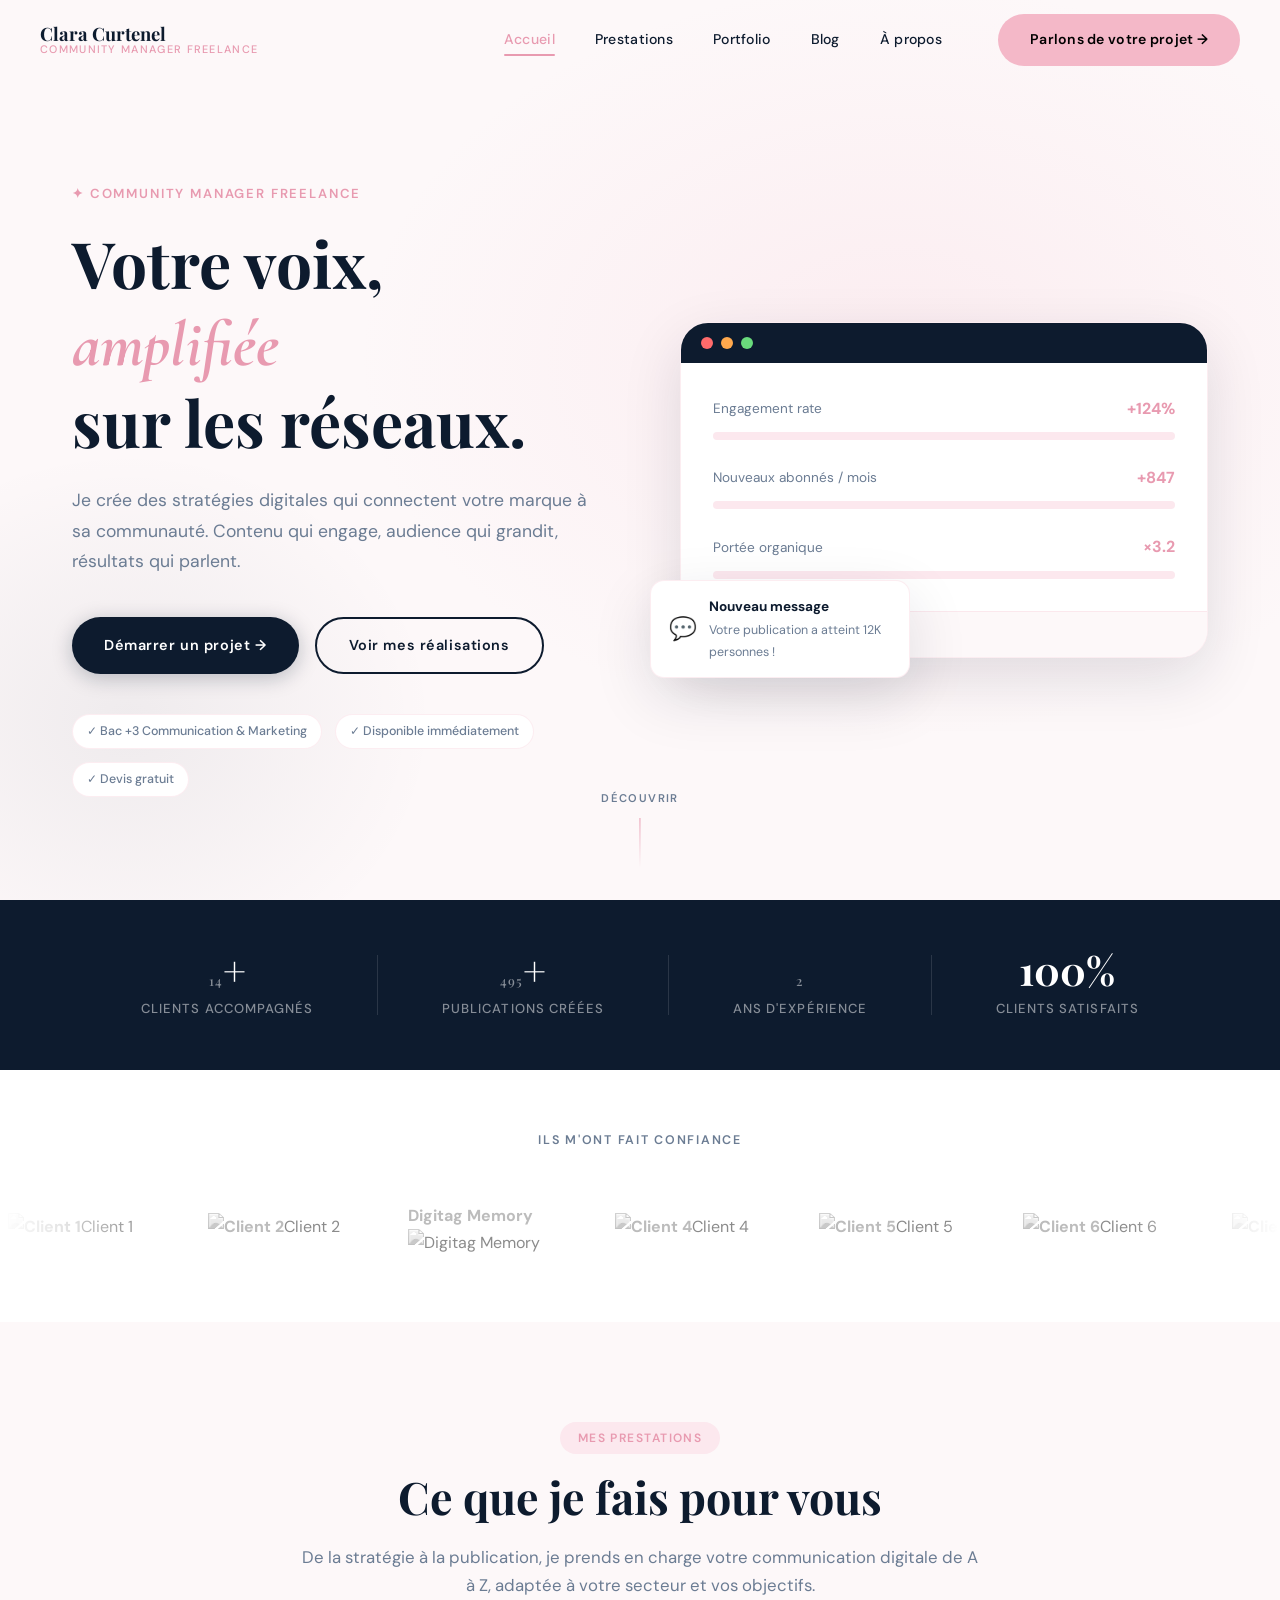
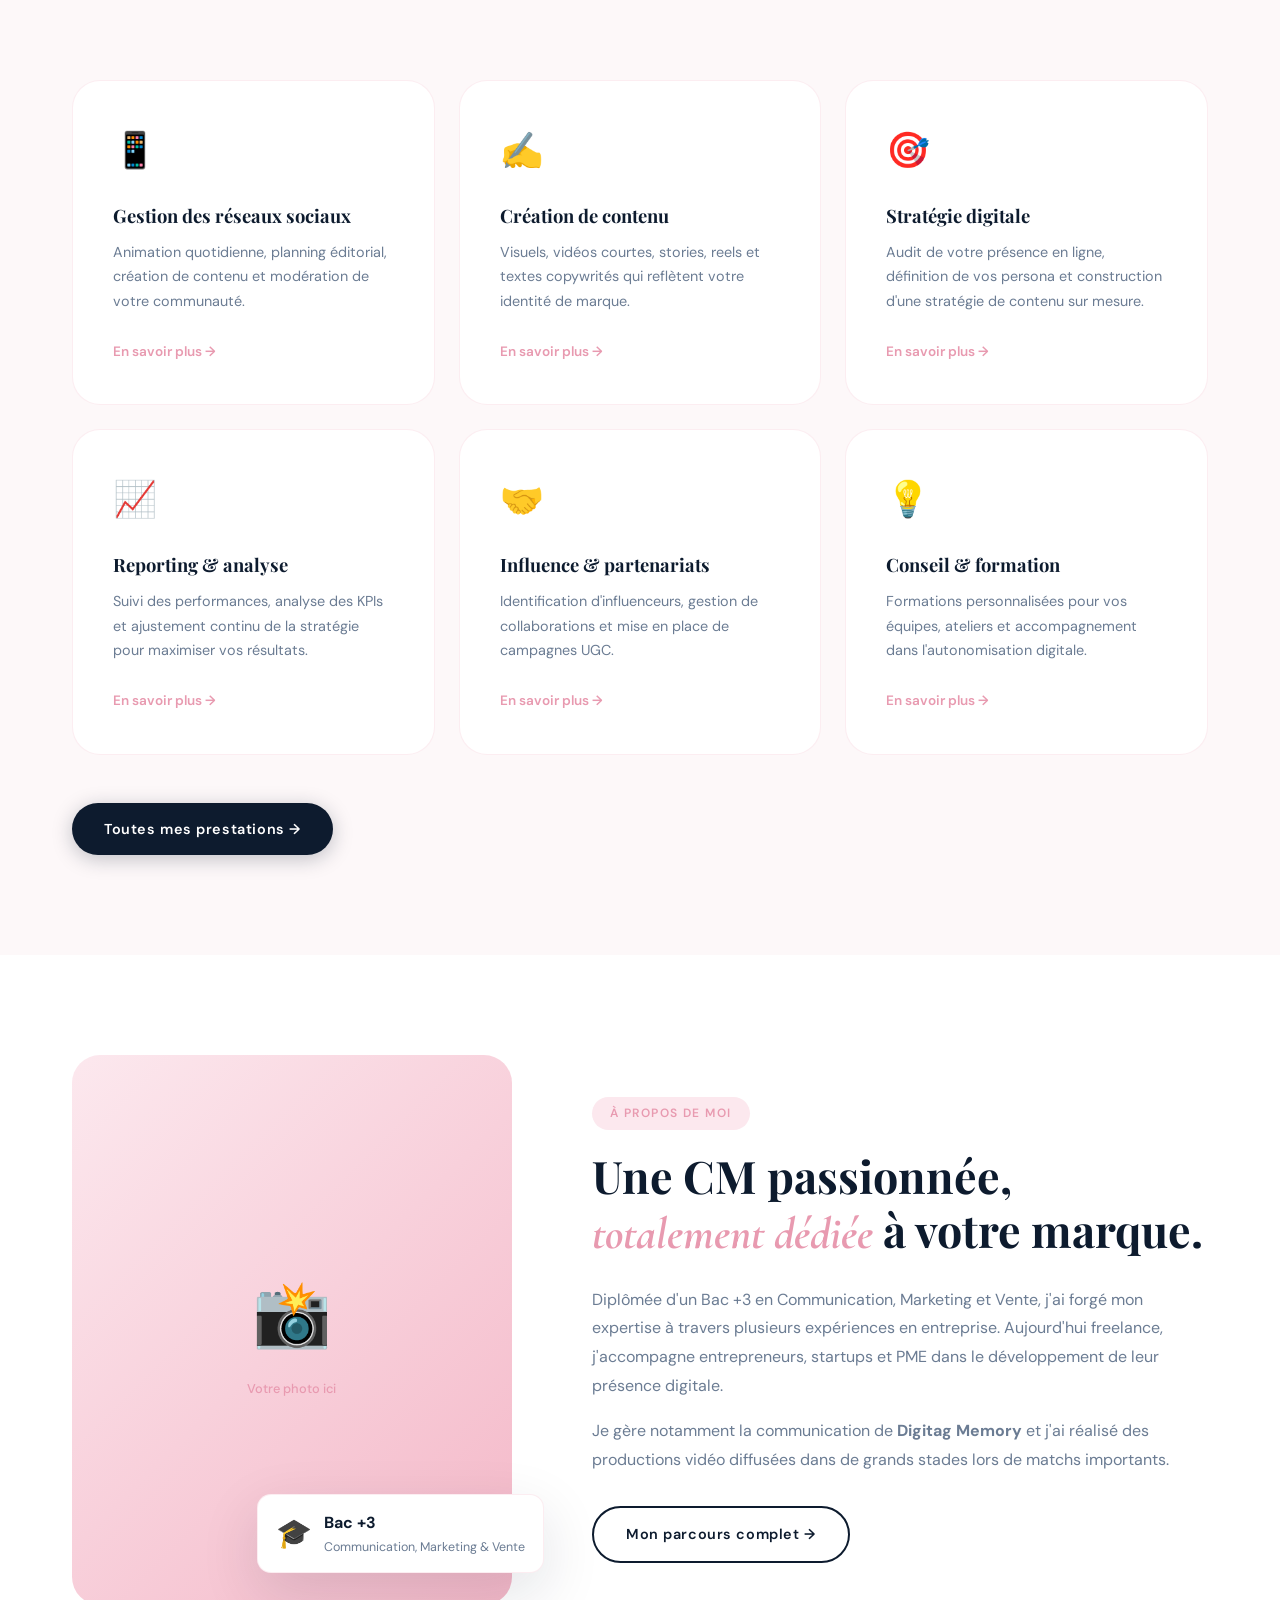
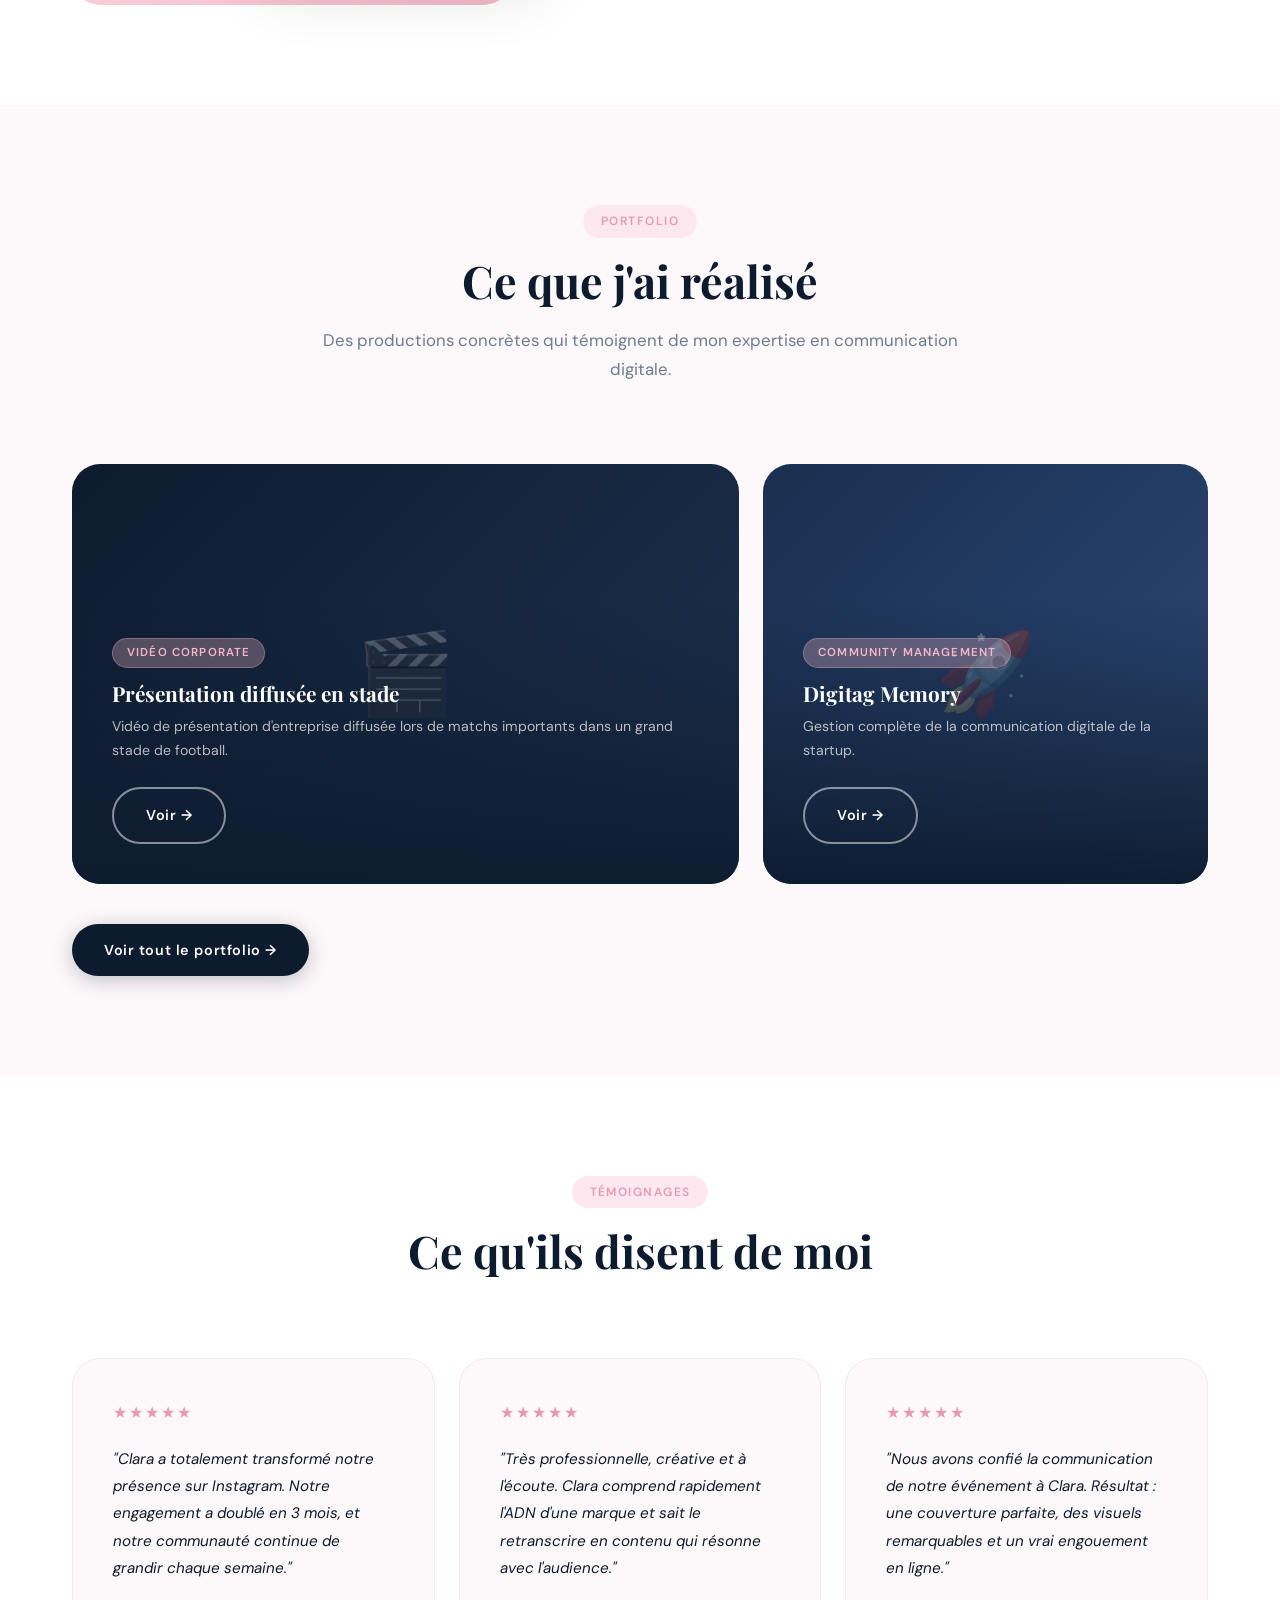
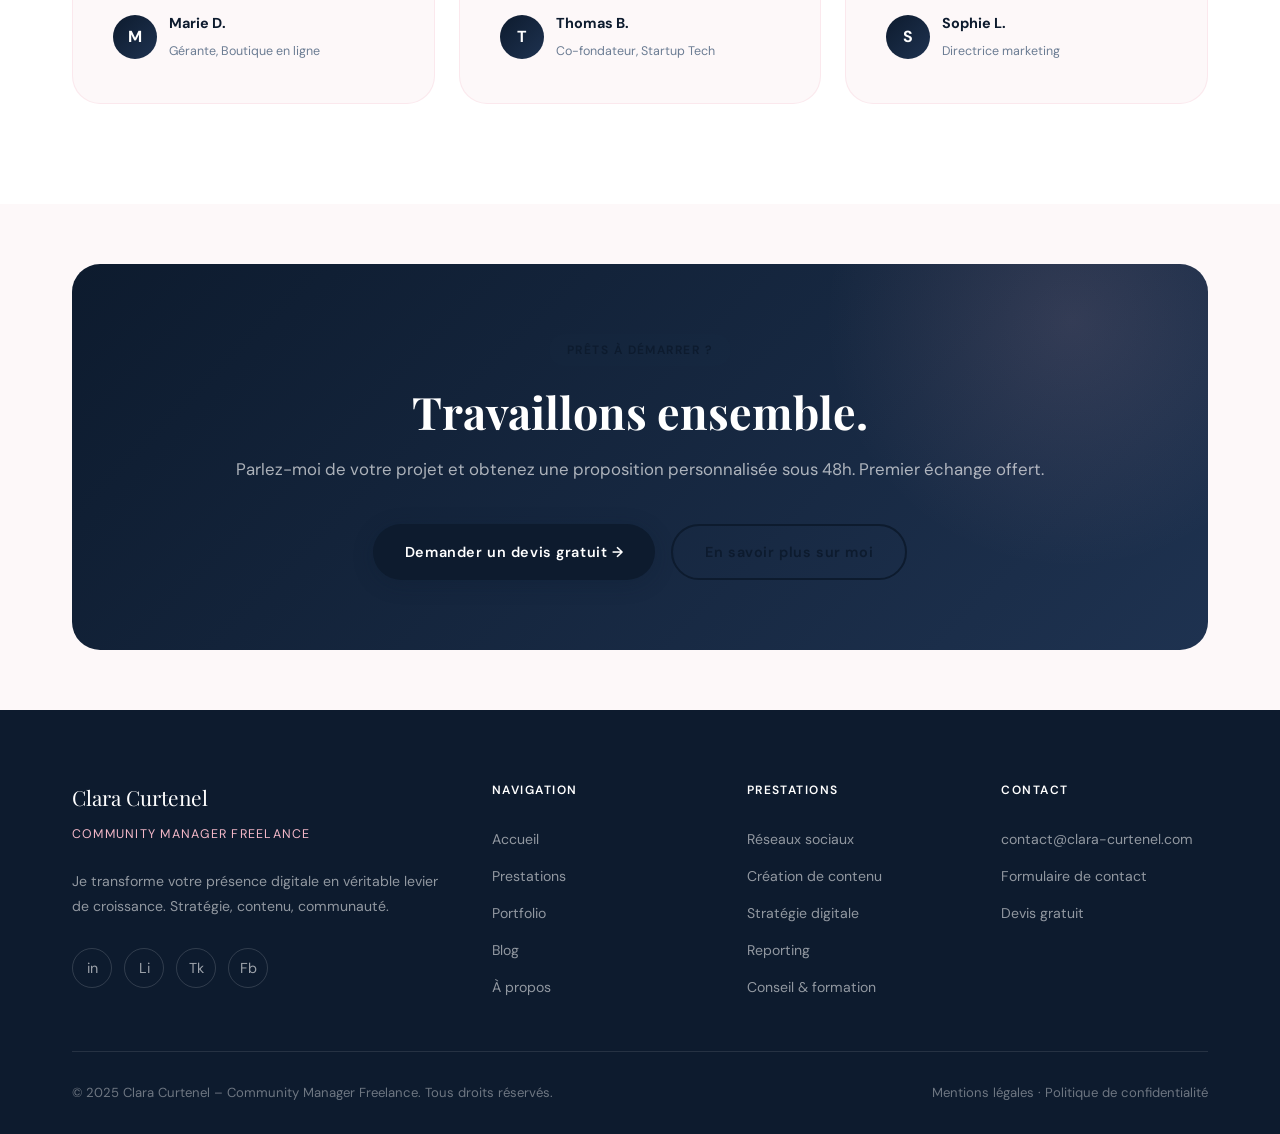
==== commit 739f7d76: "Update index.html" ====
--- a/index.html
+++ b/index.html
@@ -44,6 +44,22 @@
 </head>
 <body>
 
+<!-- ═══ CORRECTION CSS RAPIDE POUR LE HEADER ═══ -->
+<style>
+  /* Empêche le chevauchement en espaçant le logo et les liens */
+  .navbar-inner {
+    display: flex !important;
+    justify-content: space-between !important;
+    align-items: center !important;
+  }
+  /* Cache le menu mobile sur les écrans d'ordinateur pour éviter les doublons */
+  @media (min-width: 992px) {
+    .nav-mobile {
+      display: none !important;
+    }
+  }
+</style>
+
 <!-- ═══ NAVBAR ═══ -->
 <nav class="navbar" aria-label="Navigation principale">
   <div class="navbar-inner">
@@ -57,7 +73,8 @@
       <a href="portfolio.html">Portfolio</a>
       <a href="blog.html">Blog</a>
       <a href="a-propos.html">À propos</a>
-      <a href="contact.html" class="btn btn-pink nav-cta">Parlons de votre projet →</a>
+      <!-- Ajout du style inline pour forcer le texte en noir -->
+      <a href="contact.html" class="btn btn-pink nav-cta" style="color: #000000; font-weight: 600;">Parlons de votre projet →</a>
     </div>
     <button class="nav-burger" aria-label="Menu">
       <span></span><span></span><span></span>
@@ -72,9 +89,9 @@
   <a href="portfolio.html">Portfolio</a>
   <a href="blog.html">Blog</a>
   <a href="a-propos.html">À propos</a>
-  <a href="contact.html" class="btn btn-pink" style="text-align:center">Parlons de votre projet →</a>
+  <!-- Ajout du style inline pour forcer le texte en noir sur mobile aussi -->
+  <a href="contact.html" class="btn btn-pink" style="text-align:center; color: #000000; font-weight: 600;">Parlons de votre projet →</a>
 </div>
-
 <!-- ═══ HERO ═══ -->
 <section class="hero" aria-label="Présentation">
   <div class="hero-bg"></div>
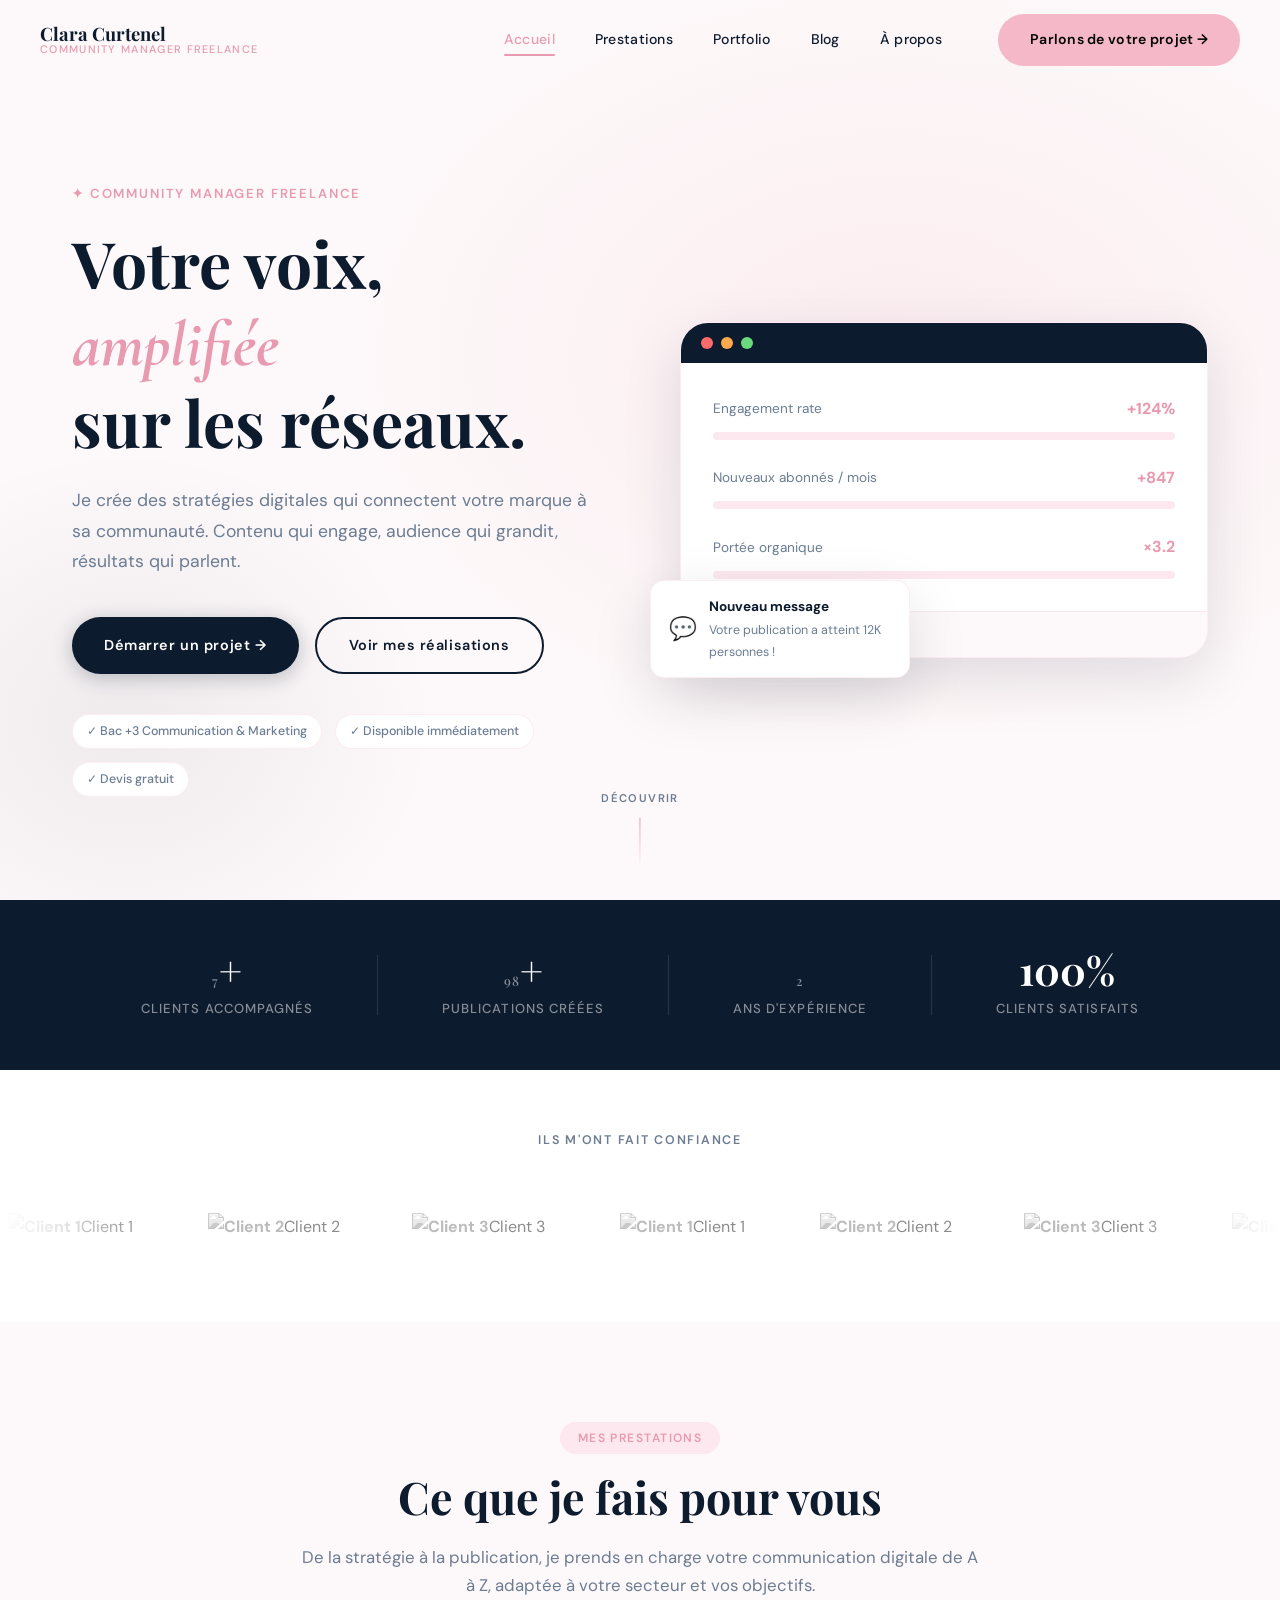
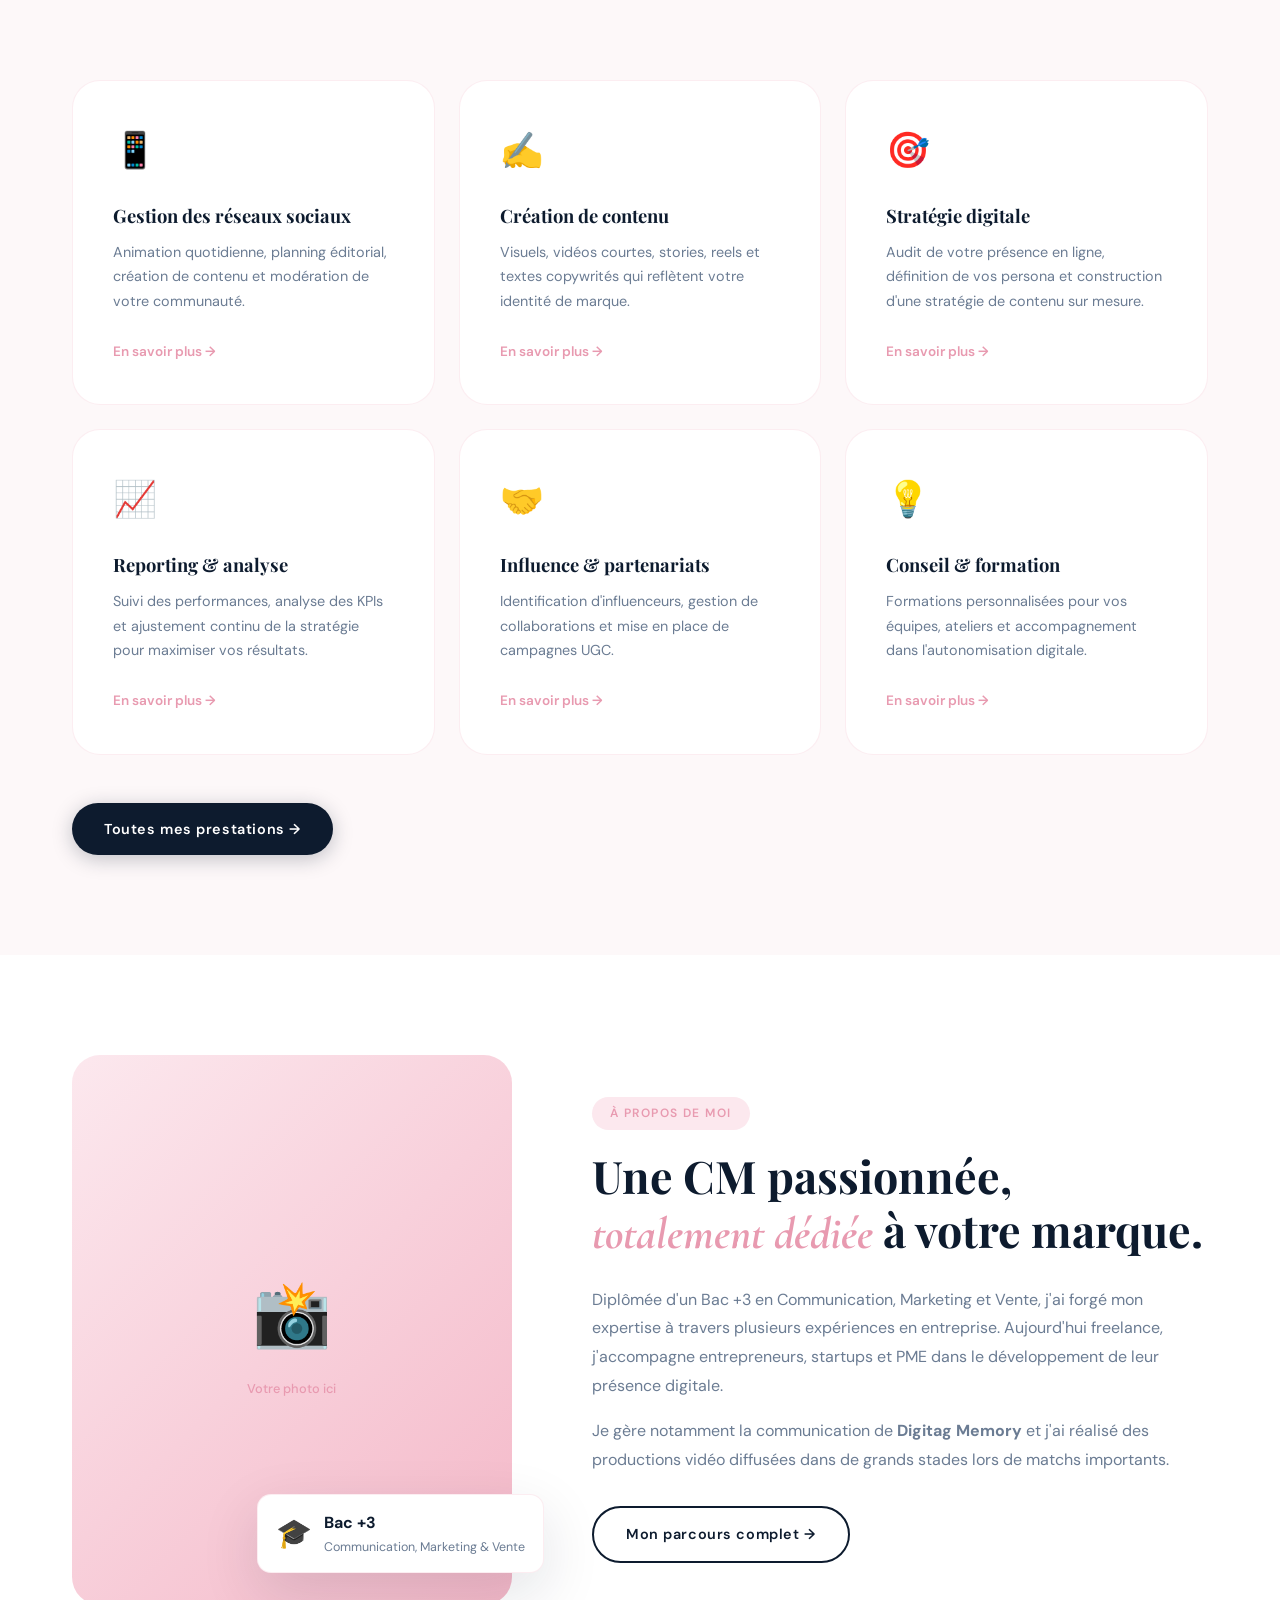
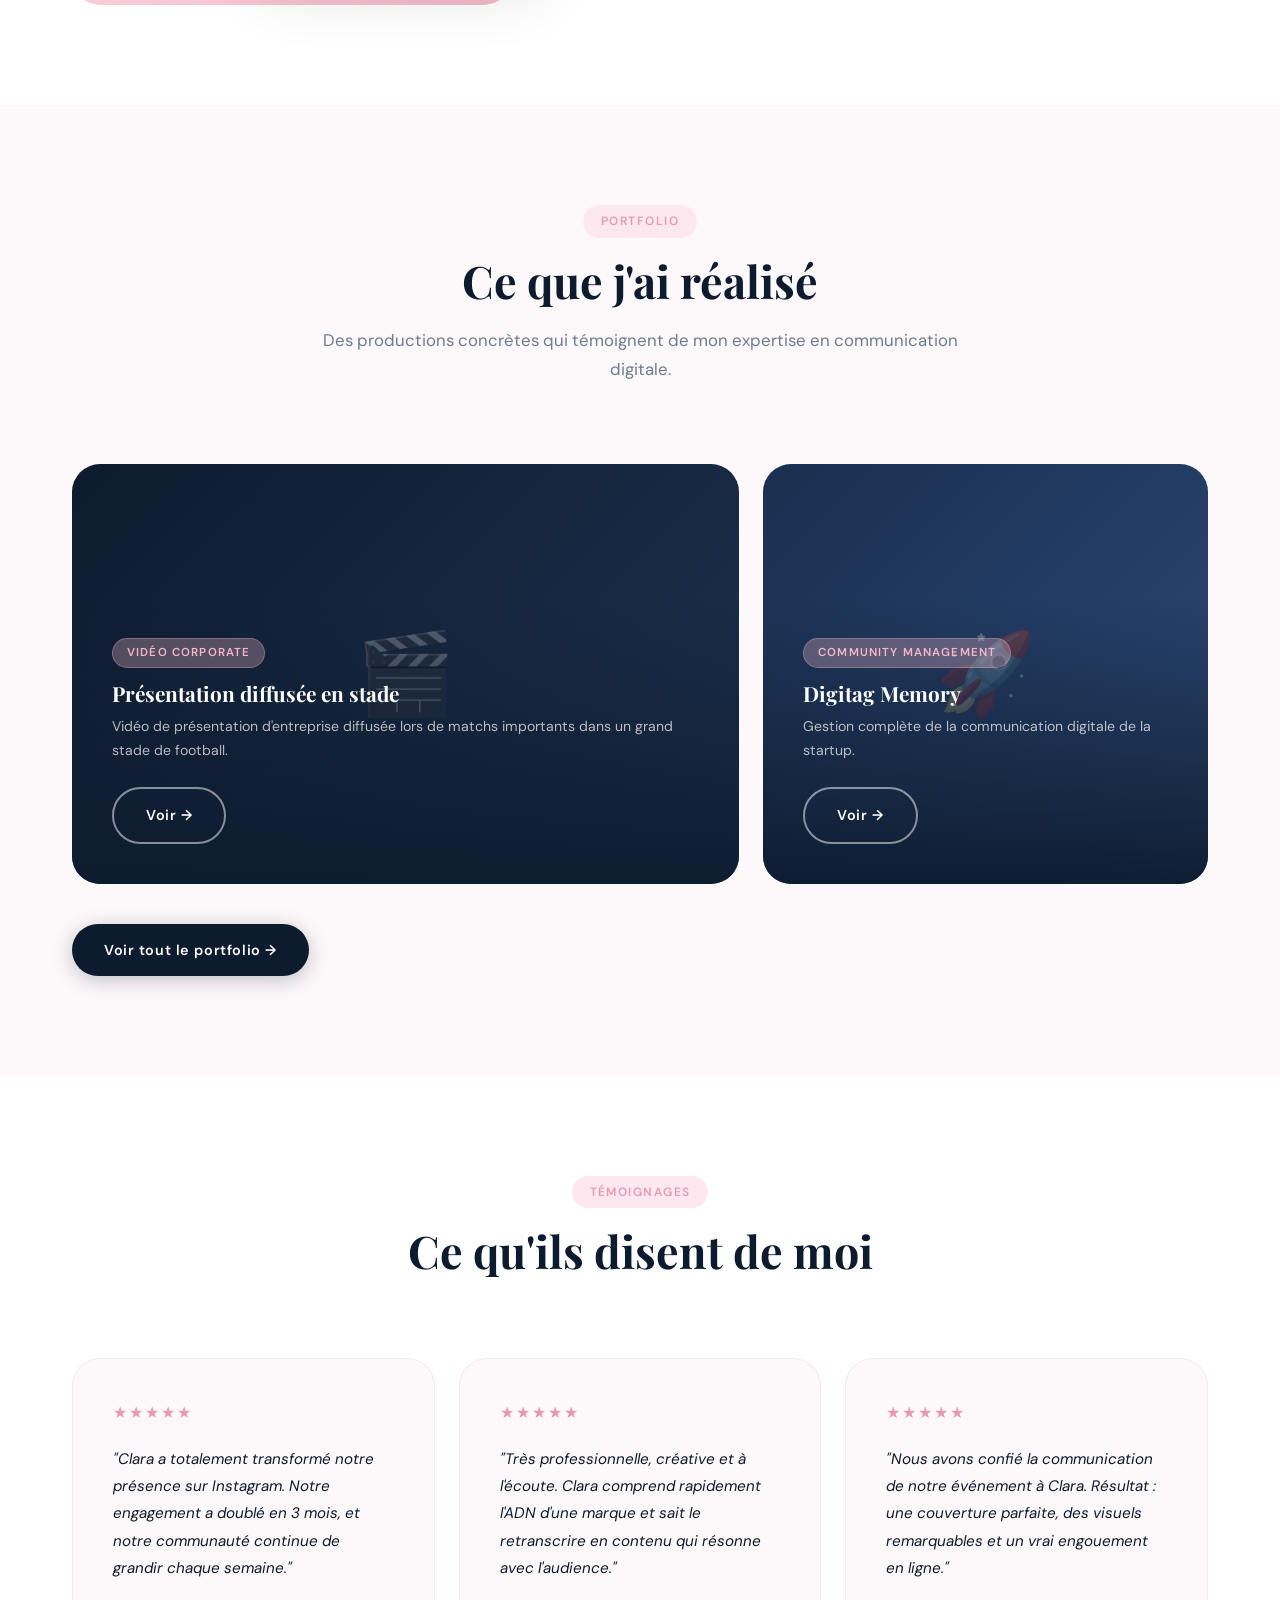
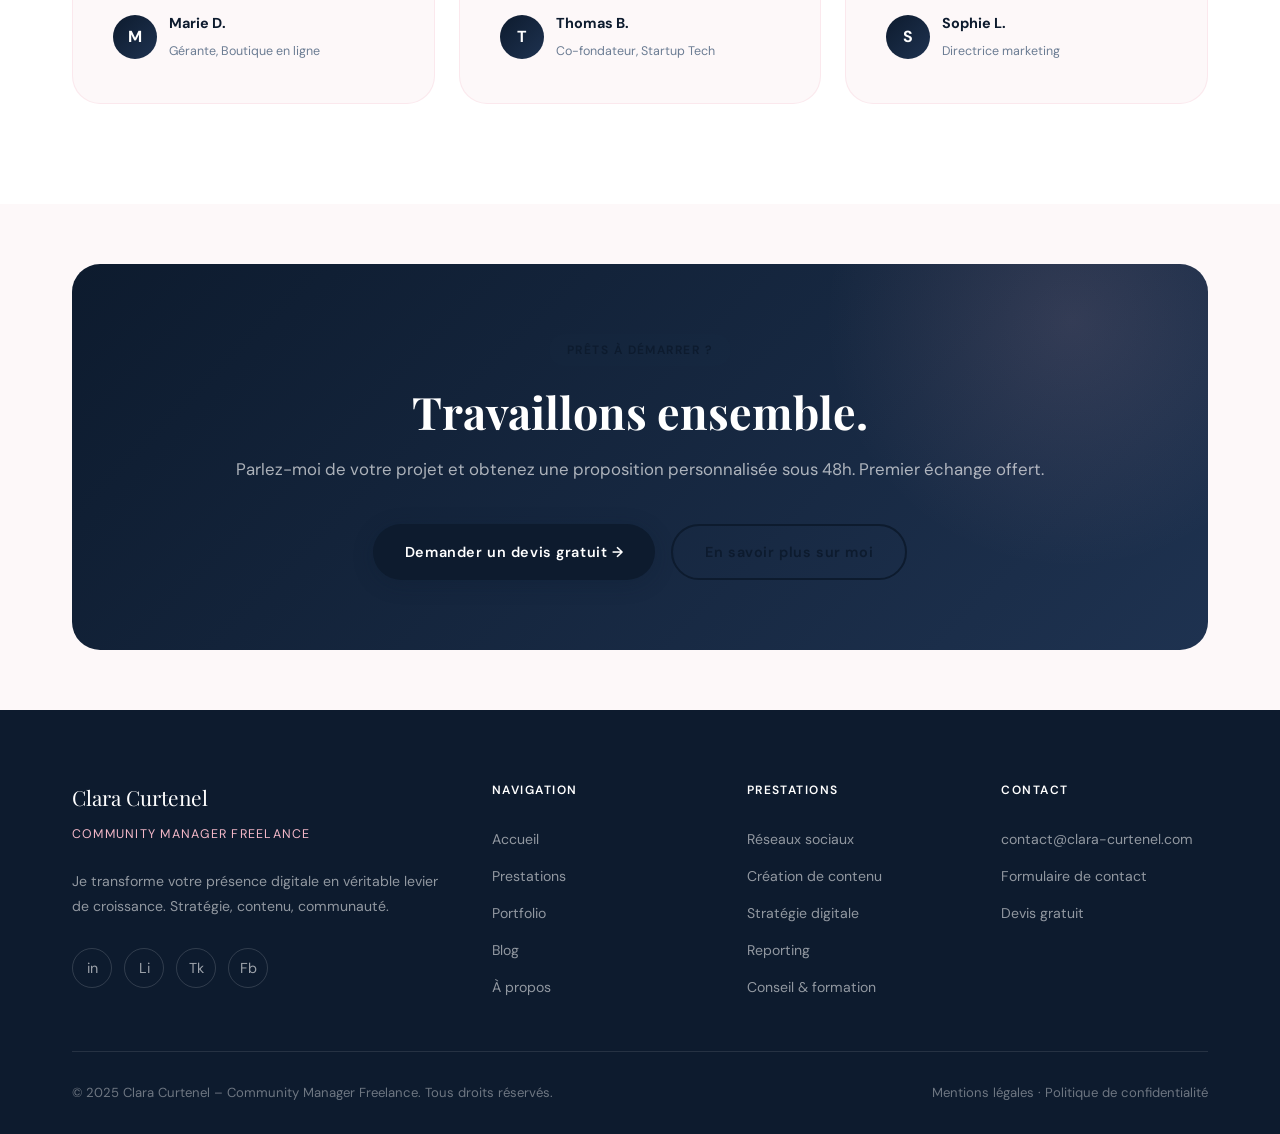
==== commit e3aefc0d: "Update index.html" ====
--- a/index.html
+++ b/index.html
@@ -166,12 +166,12 @@
   <div class="container">
     <div class="stats-grid">
       <div class="stat-item">
-        <strong><span class="counter" data-target="15">0</span>+</strong>
+        <strong><span class="counter" data-target="8">0</span>+</strong>
         <span>Clients accompagnés</span>
       </div>
       <div class="stat-divider"></div>
       <div class="stat-item">
-        <strong><span class="counter" data-target="500">0</span>+</strong>
+        <strong><span class="counter" data-target="100">0</span>+</strong>
         <span>Publications créées</span>
       </div>
       <div class="stat-divider"></div>
@@ -198,10 +198,10 @@
       <!-- Remplacez chaque logo-item par le logo de vos clients -->
       <div class="logo-item"><img src="images/clients/client-1.png" alt="Client 1" /></div>
       <div class="logo-item"><img src="images/clients/client-2.png" alt="Client 2" /></div>
-      <div class="logo-item"><img src="images/clients/client-3.png" alt="Digitag Memory" /></div>
-      <div class="logo-item"><img src="images/clients/client-4.png" alt="Client 4" /></div>
-      <div class="logo-item"><img src="images/clients/client-5.png" alt="Client 5" /></div>
-      <div class="logo-item"><img src="images/clients/client-6.png" alt="Client 6" /></div>
+      <div class="logo-item"><img src="images/clients/client-3.png" alt="Client 3" /></div>
+      <div class="logo-item"><img src="images/clients/client-4.png" alt="Client 1" /></div>
+      <div class="logo-item"><img src="images/clients/client-5.png" alt="Client 2" /></div>
+      <div class="logo-item"><img src="images/clients/client-6.png" alt="Client 3" /></div>
     </div>
   </div>
 </section>
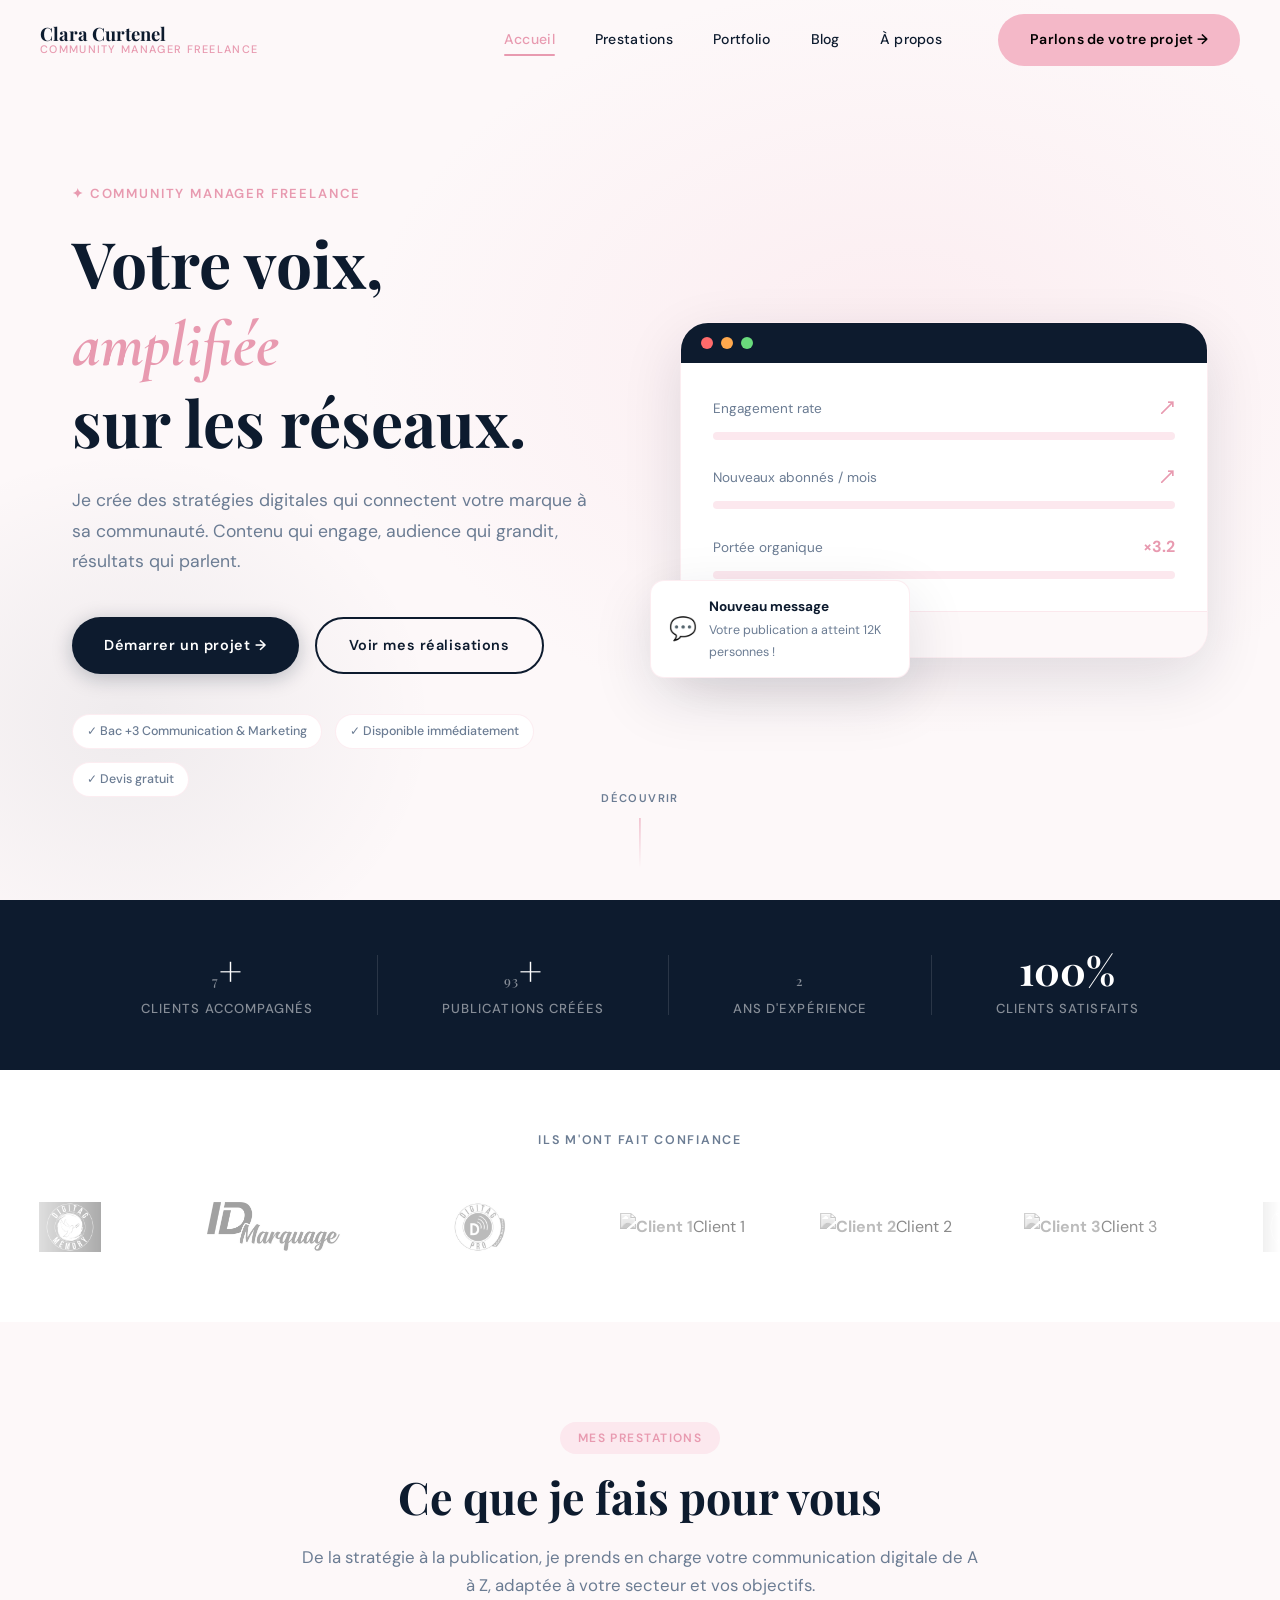
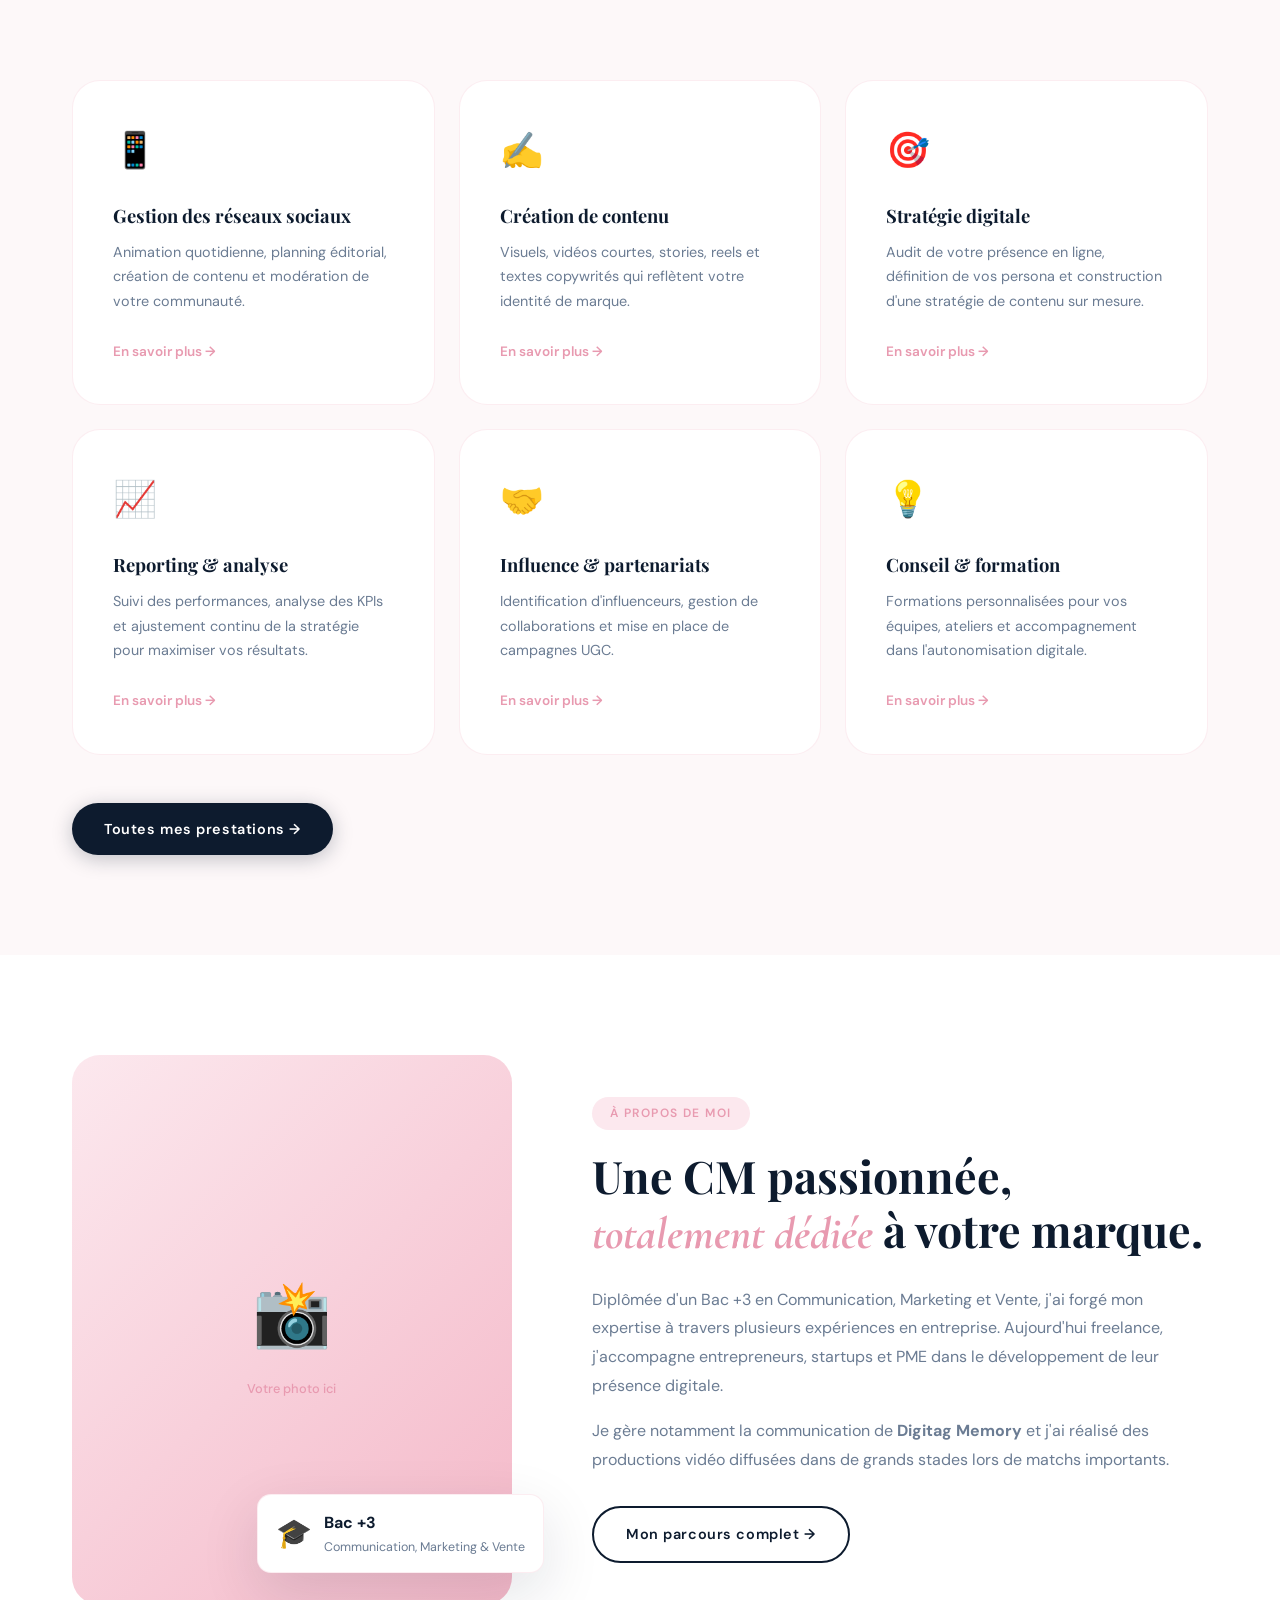
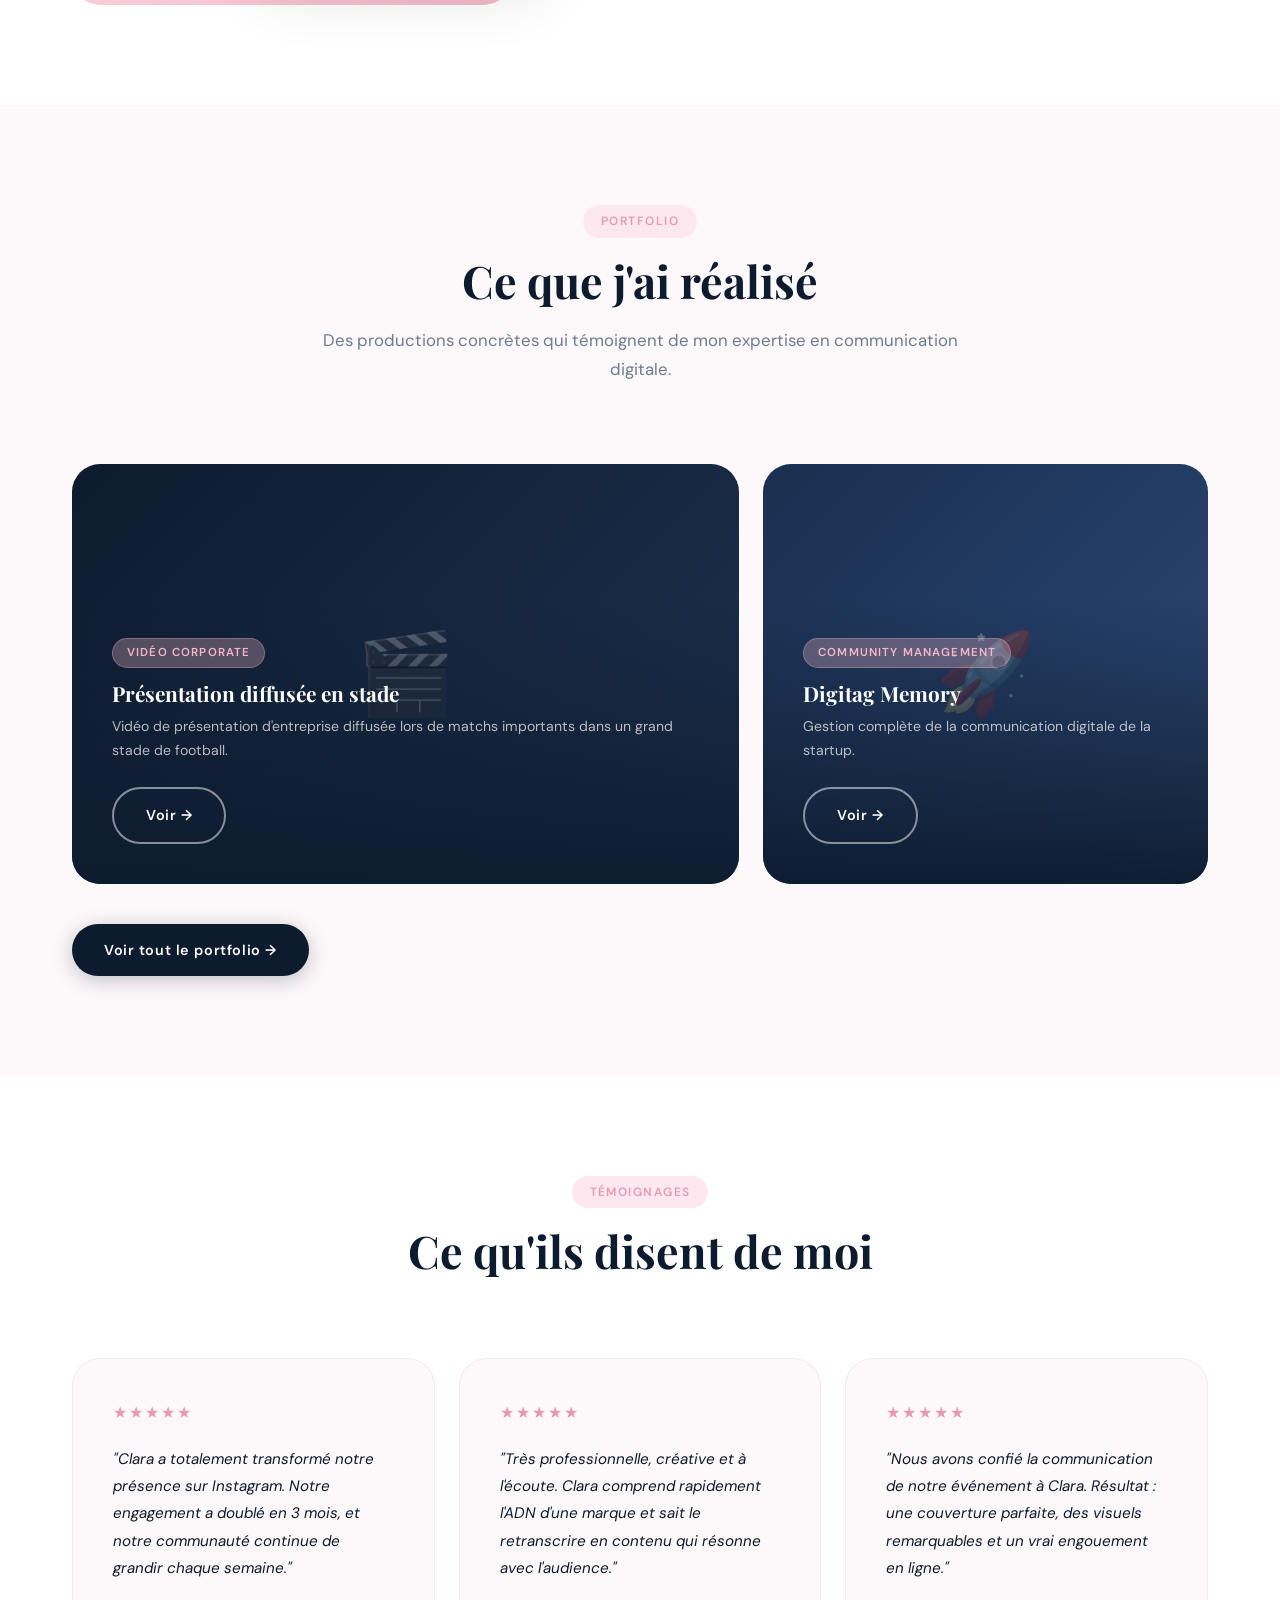
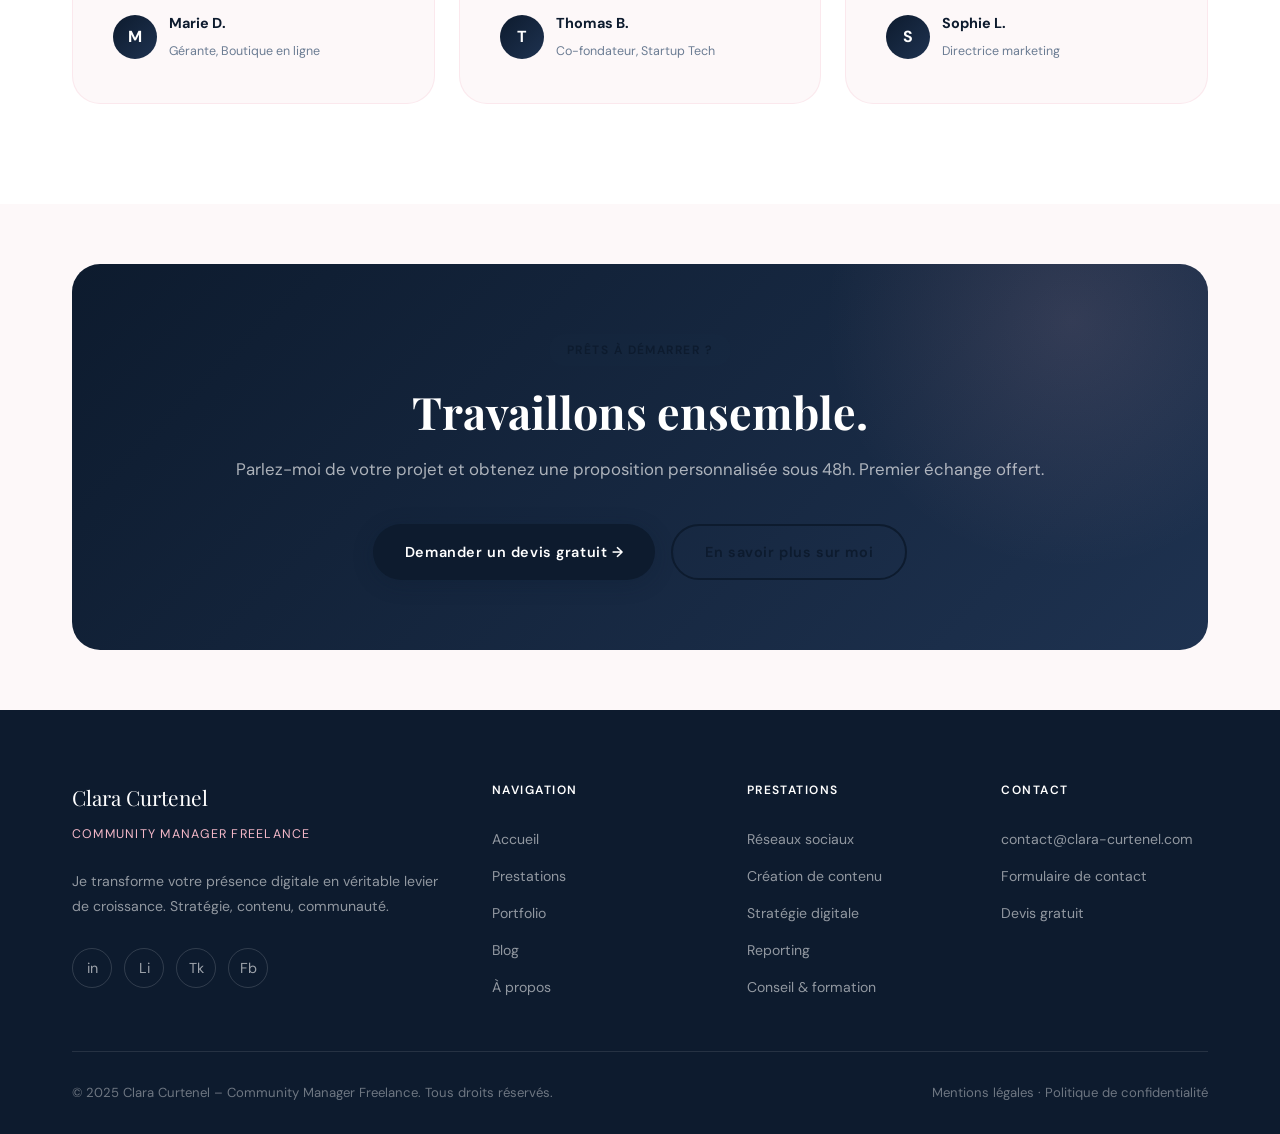
==== commit 8e7d0225: "Update index.html" ====
--- a/index.html
+++ b/index.html
@@ -92,6 +92,7 @@
   <!-- Ajout du style inline pour forcer le texte en noir sur mobile aussi -->
   <a href="contact.html" class="btn btn-pink" style="text-align:center; color: #000000; font-weight: 600;">Parlons de votre projet →</a>
 </div>
+
 <!-- ═══ HERO ═══ -->
 <section class="hero" aria-label="Présentation">
   <div class="hero-bg"></div>
@@ -129,12 +130,12 @@
           <div class="hero-card-body">
             <div class="metric-row">
               <span class="metric-label">Engagement rate</span>
-              <span class="metric-value text-pink">+124%</span>
+              <span class="metric-value text-pink">🡕</span>
             </div>
             <div class="metric-bar"><div class="metric-fill" style="width:82%"></div></div>
             <div class="metric-row" style="margin-top:1.5rem">
               <span class="metric-label">Nouveaux abonnés / mois</span>
-              <span class="metric-value text-pink">+847</span>
+              <span class="metric-value text-pink">🡕</span>
             </div>
             <div class="metric-bar"><div class="metric-fill" style="width:68%"></div></div>
             <div class="metric-row" style="margin-top:1.5rem">
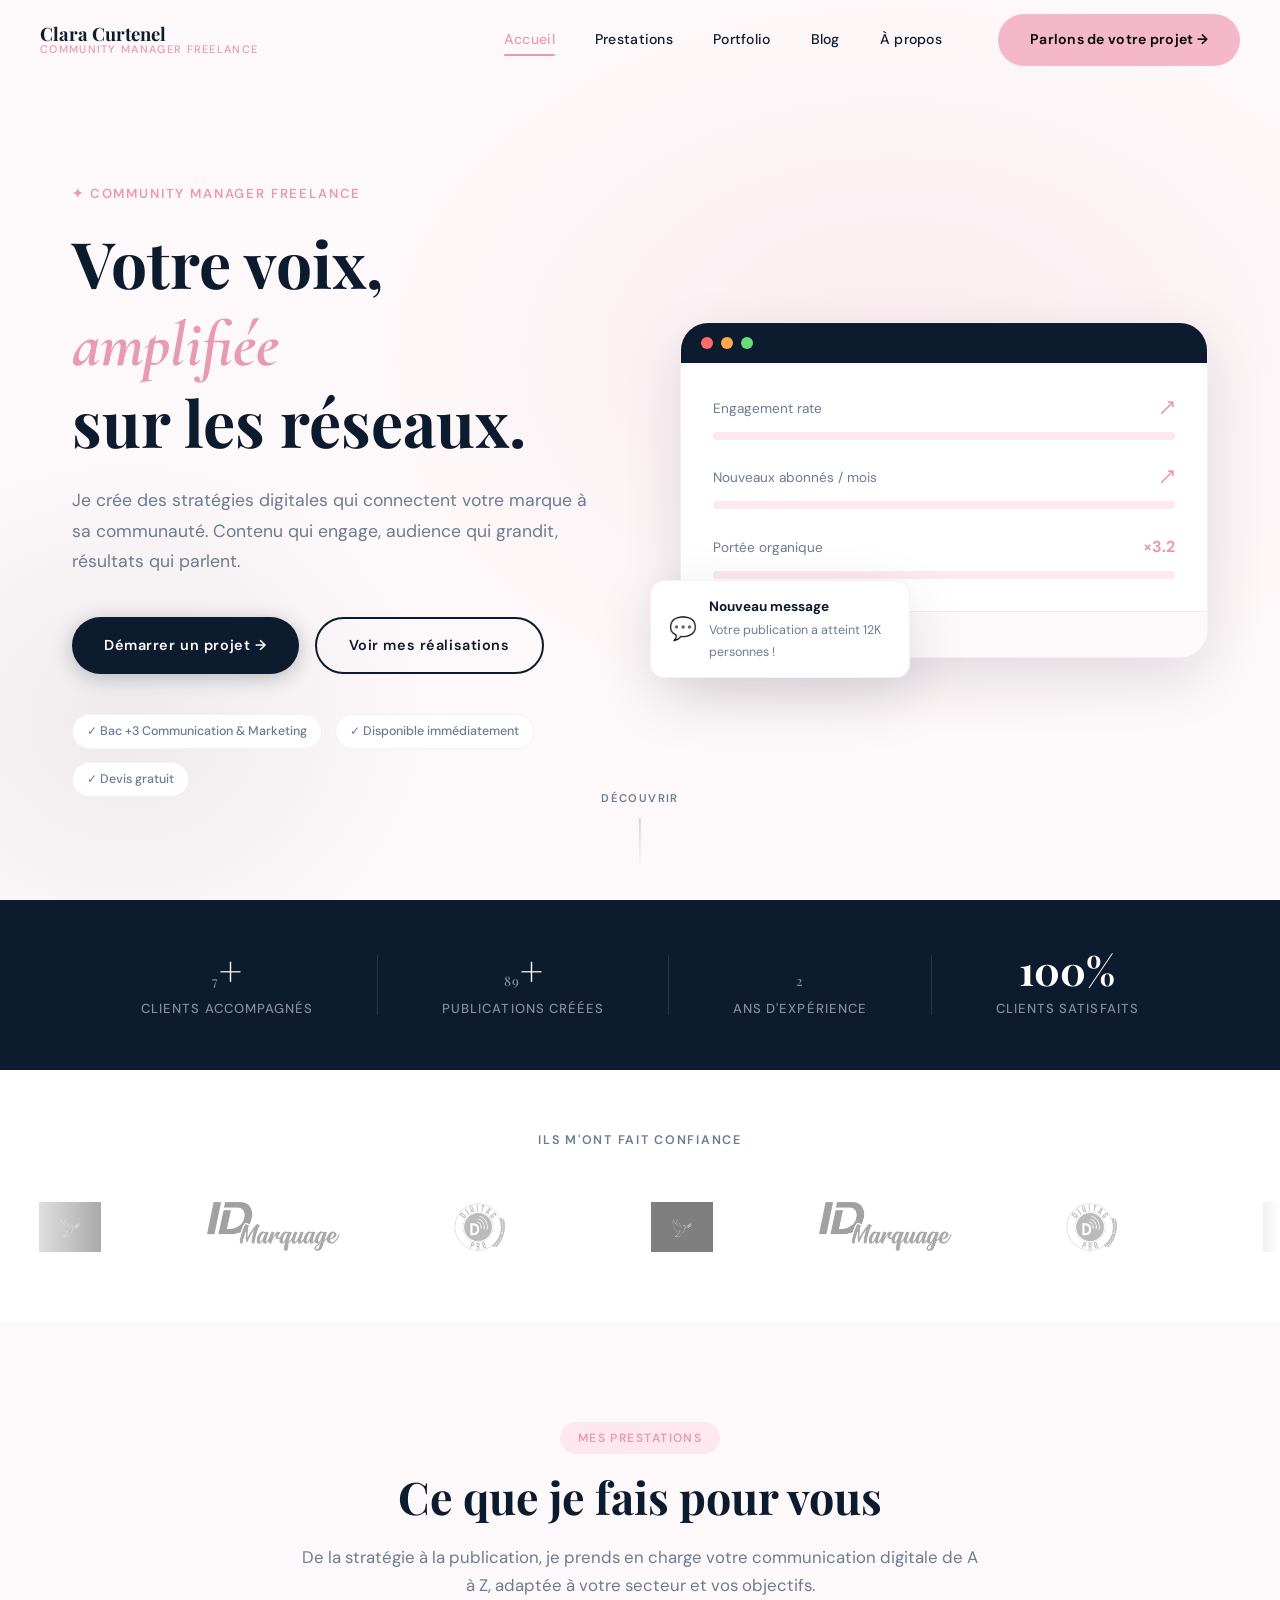
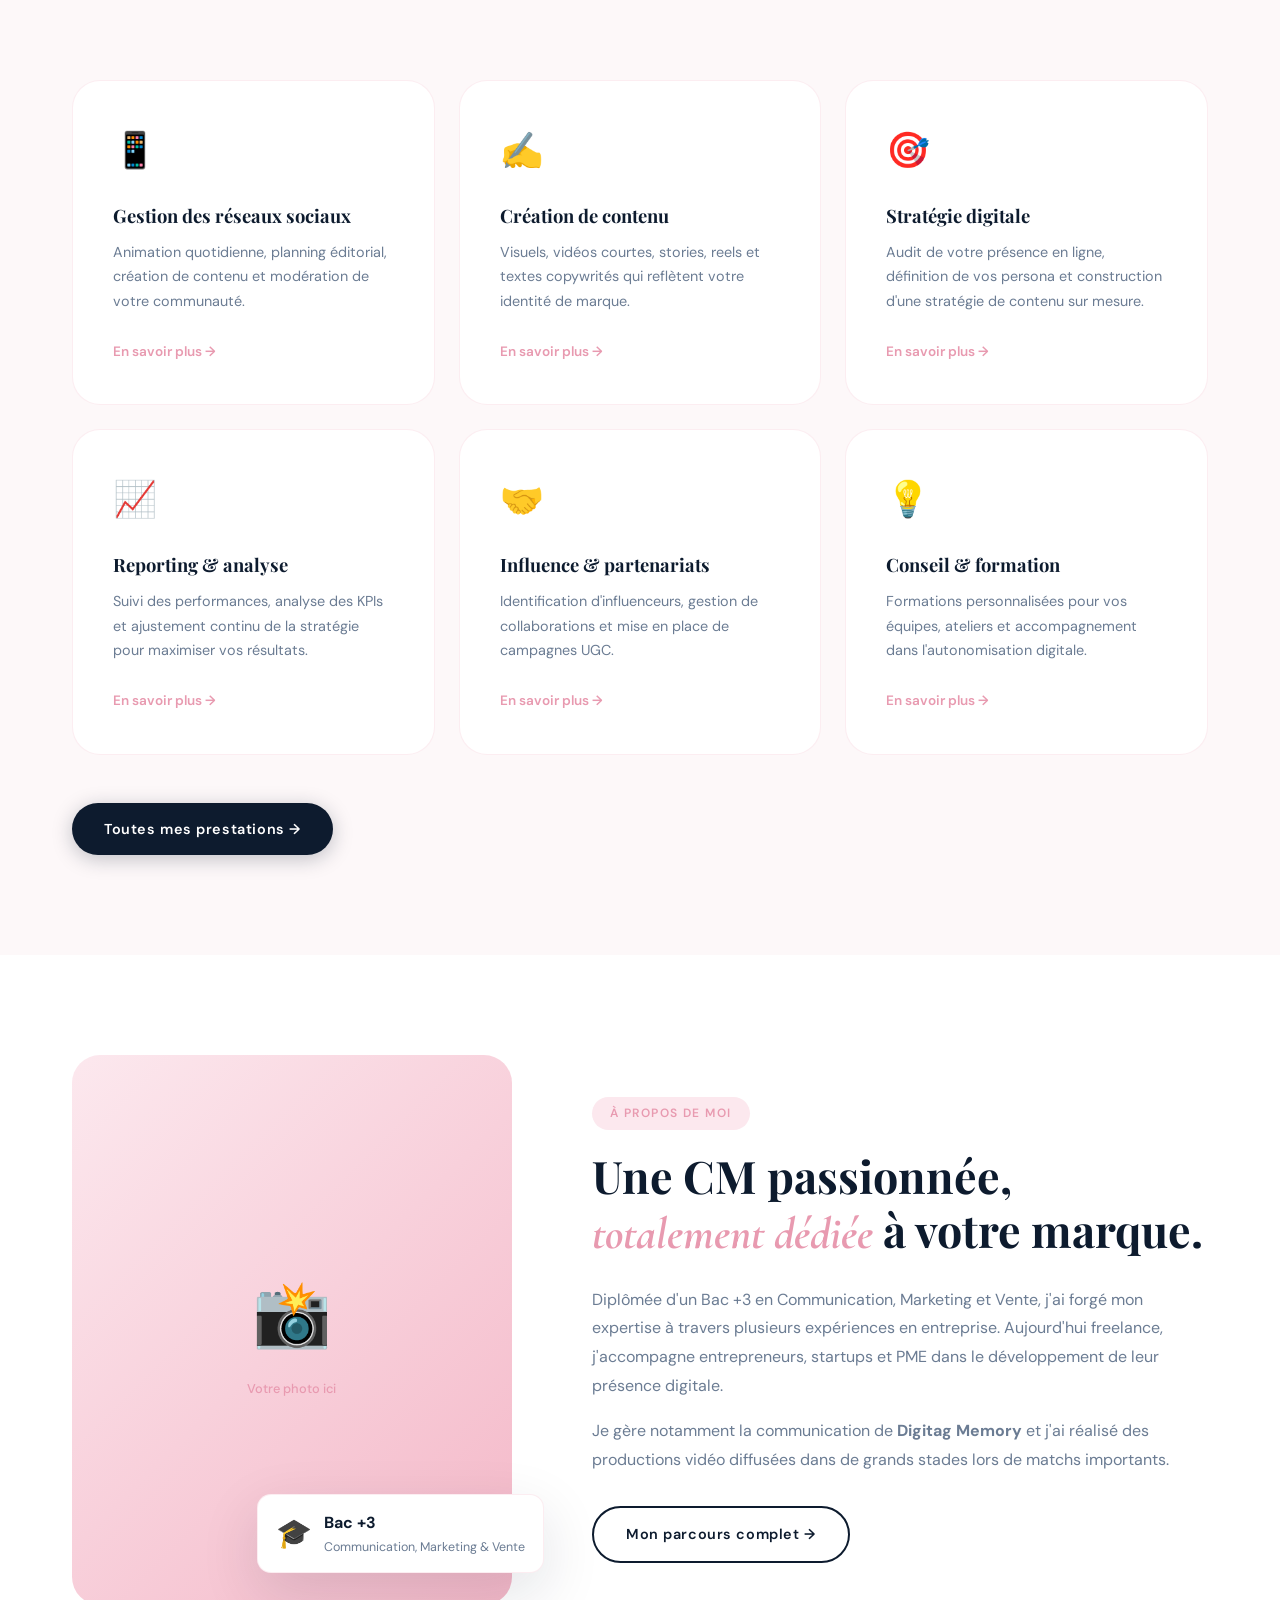
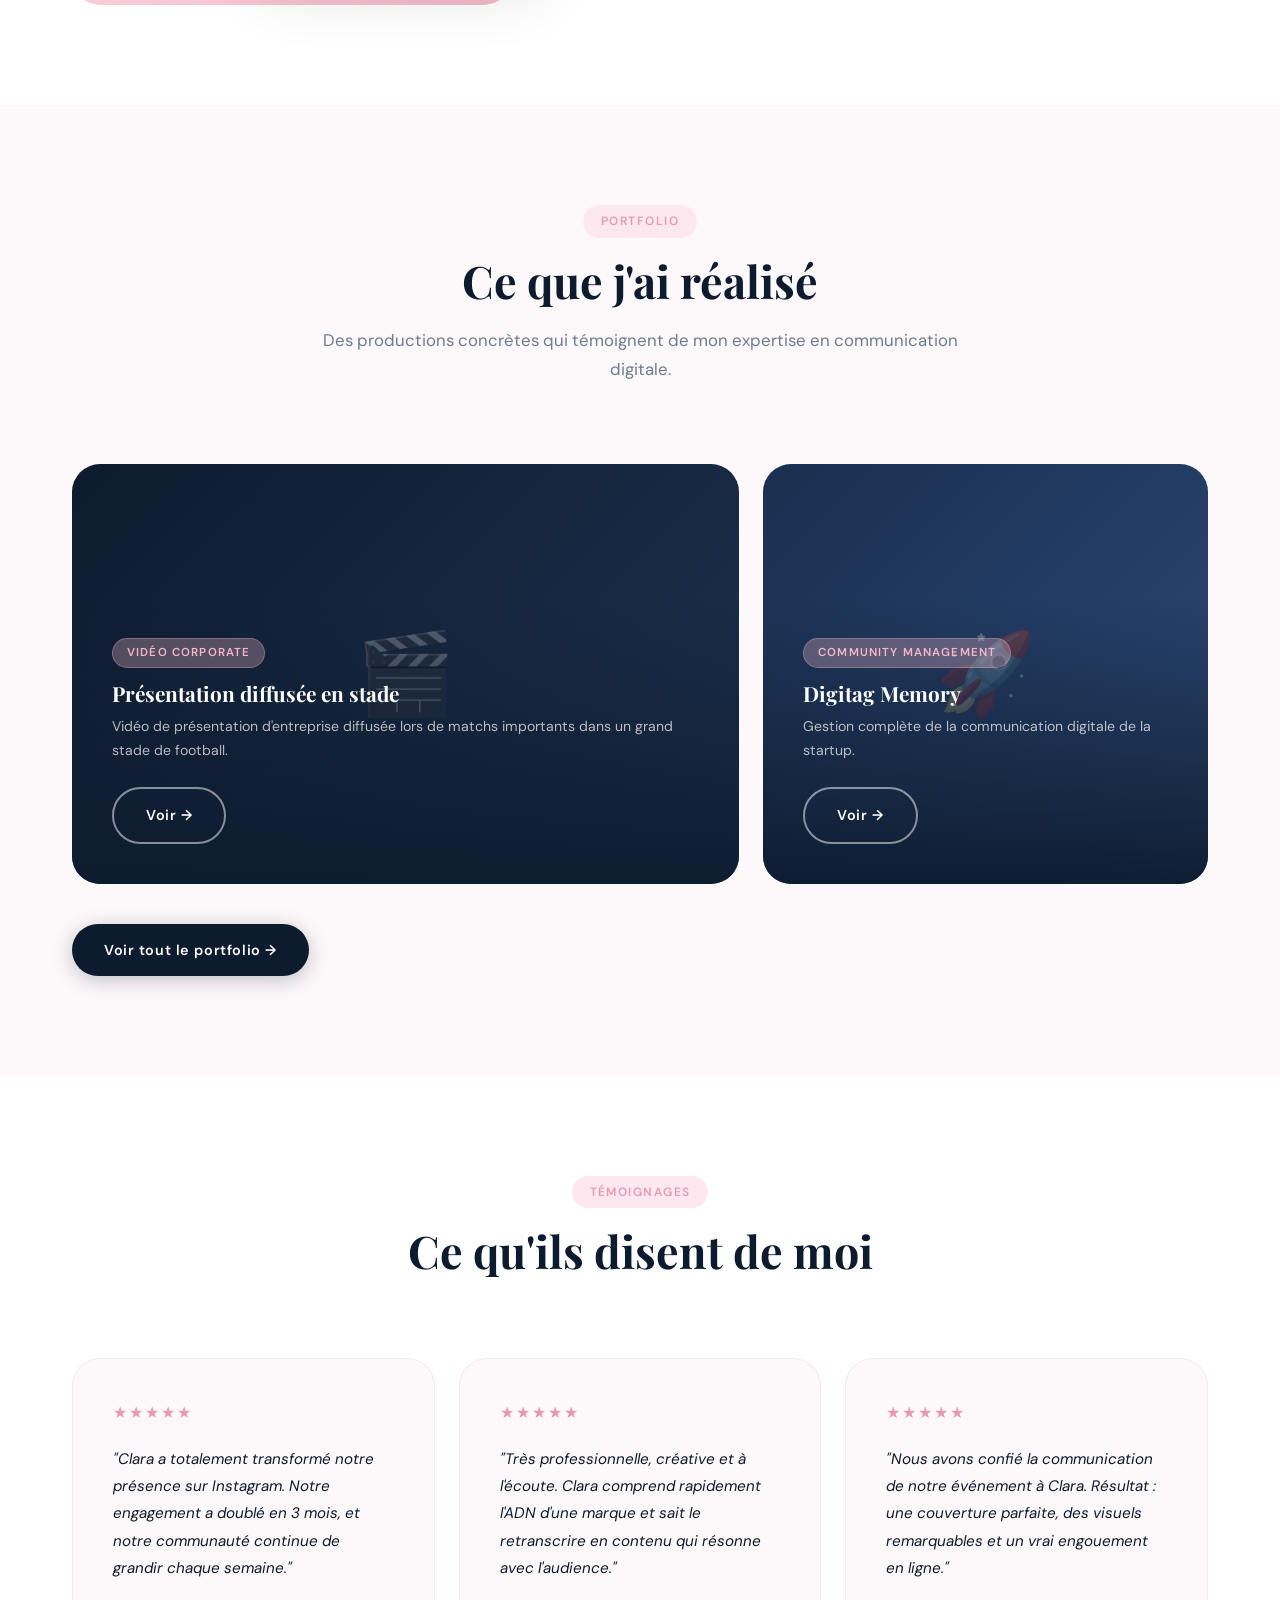
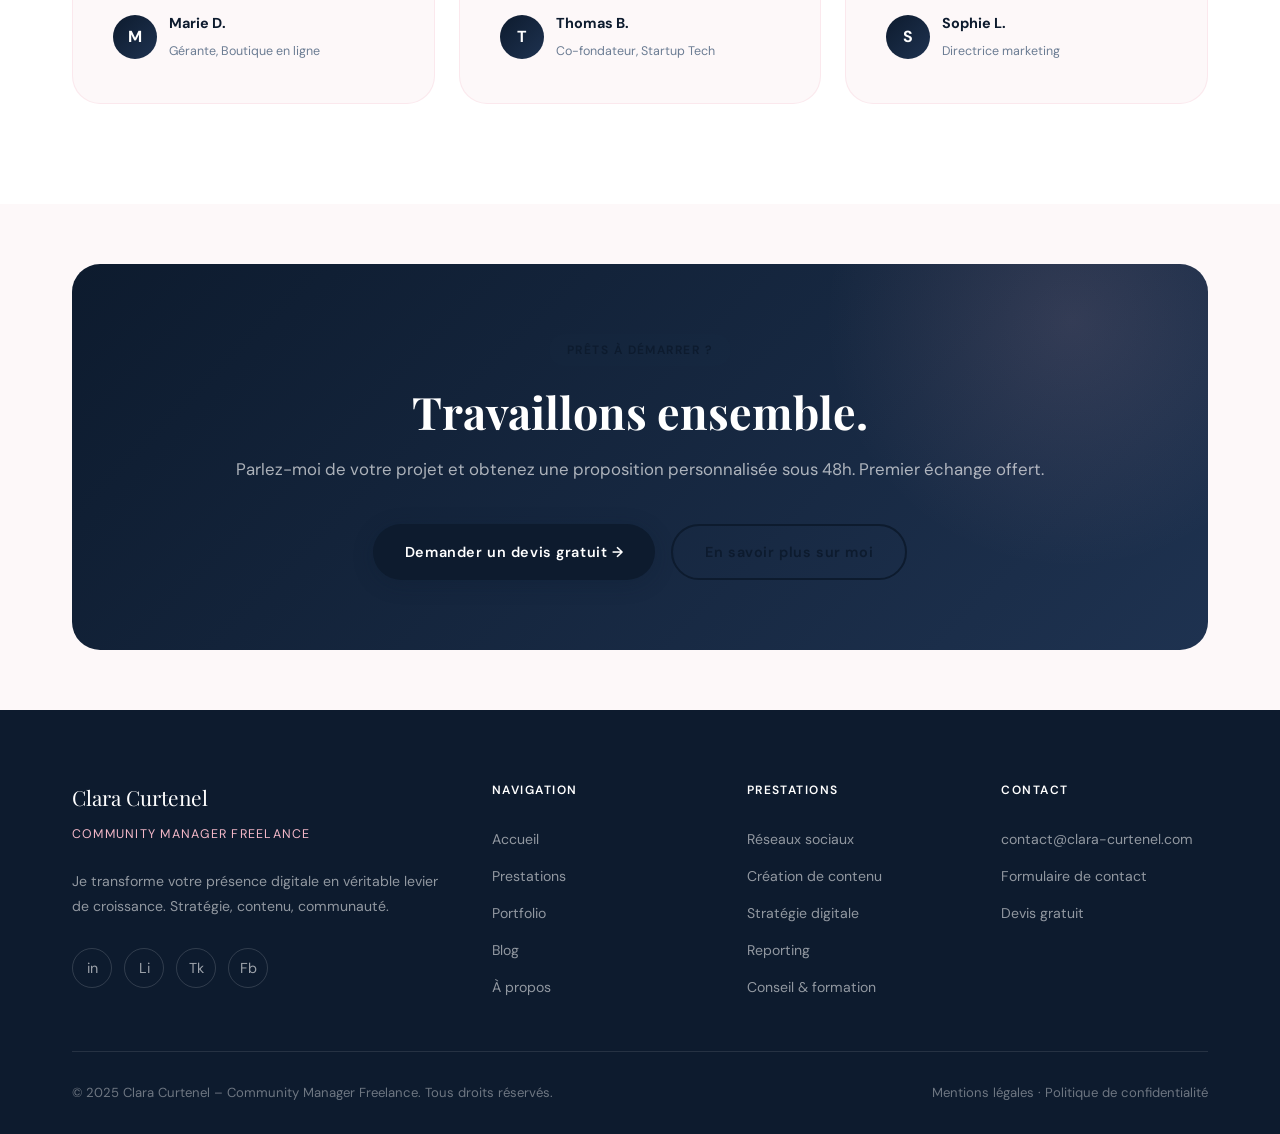
==== commit e4faf3a4: "Update index.html" ====
--- a/index.html
+++ b/index.html
@@ -200,9 +200,9 @@
       <div class="logo-item"><img src="images/clients/client-1.png" alt="Client 1" /></div>
       <div class="logo-item"><img src="images/clients/client-2.png" alt="Client 2" /></div>
       <div class="logo-item"><img src="images/clients/client-3.png" alt="Client 3" /></div>
-      <div class="logo-item"><img src="images/clients/client-4.png" alt="Client 1" /></div>
-      <div class="logo-item"><img src="images/clients/client-5.png" alt="Client 2" /></div>
-      <div class="logo-item"><img src="images/clients/client-6.png" alt="Client 3" /></div>
+      <div class="logo-item"><img src="images/clients/client-1.png" alt="Client 1" /></div>
+      <div class="logo-item"><img src="images/clients/client-2.png" alt="Client 2" /></div>
+      <div class="logo-item"><img src="images/clients/client-3.png" alt="Client 3" /></div>
     </div>
   </div>
 </section>
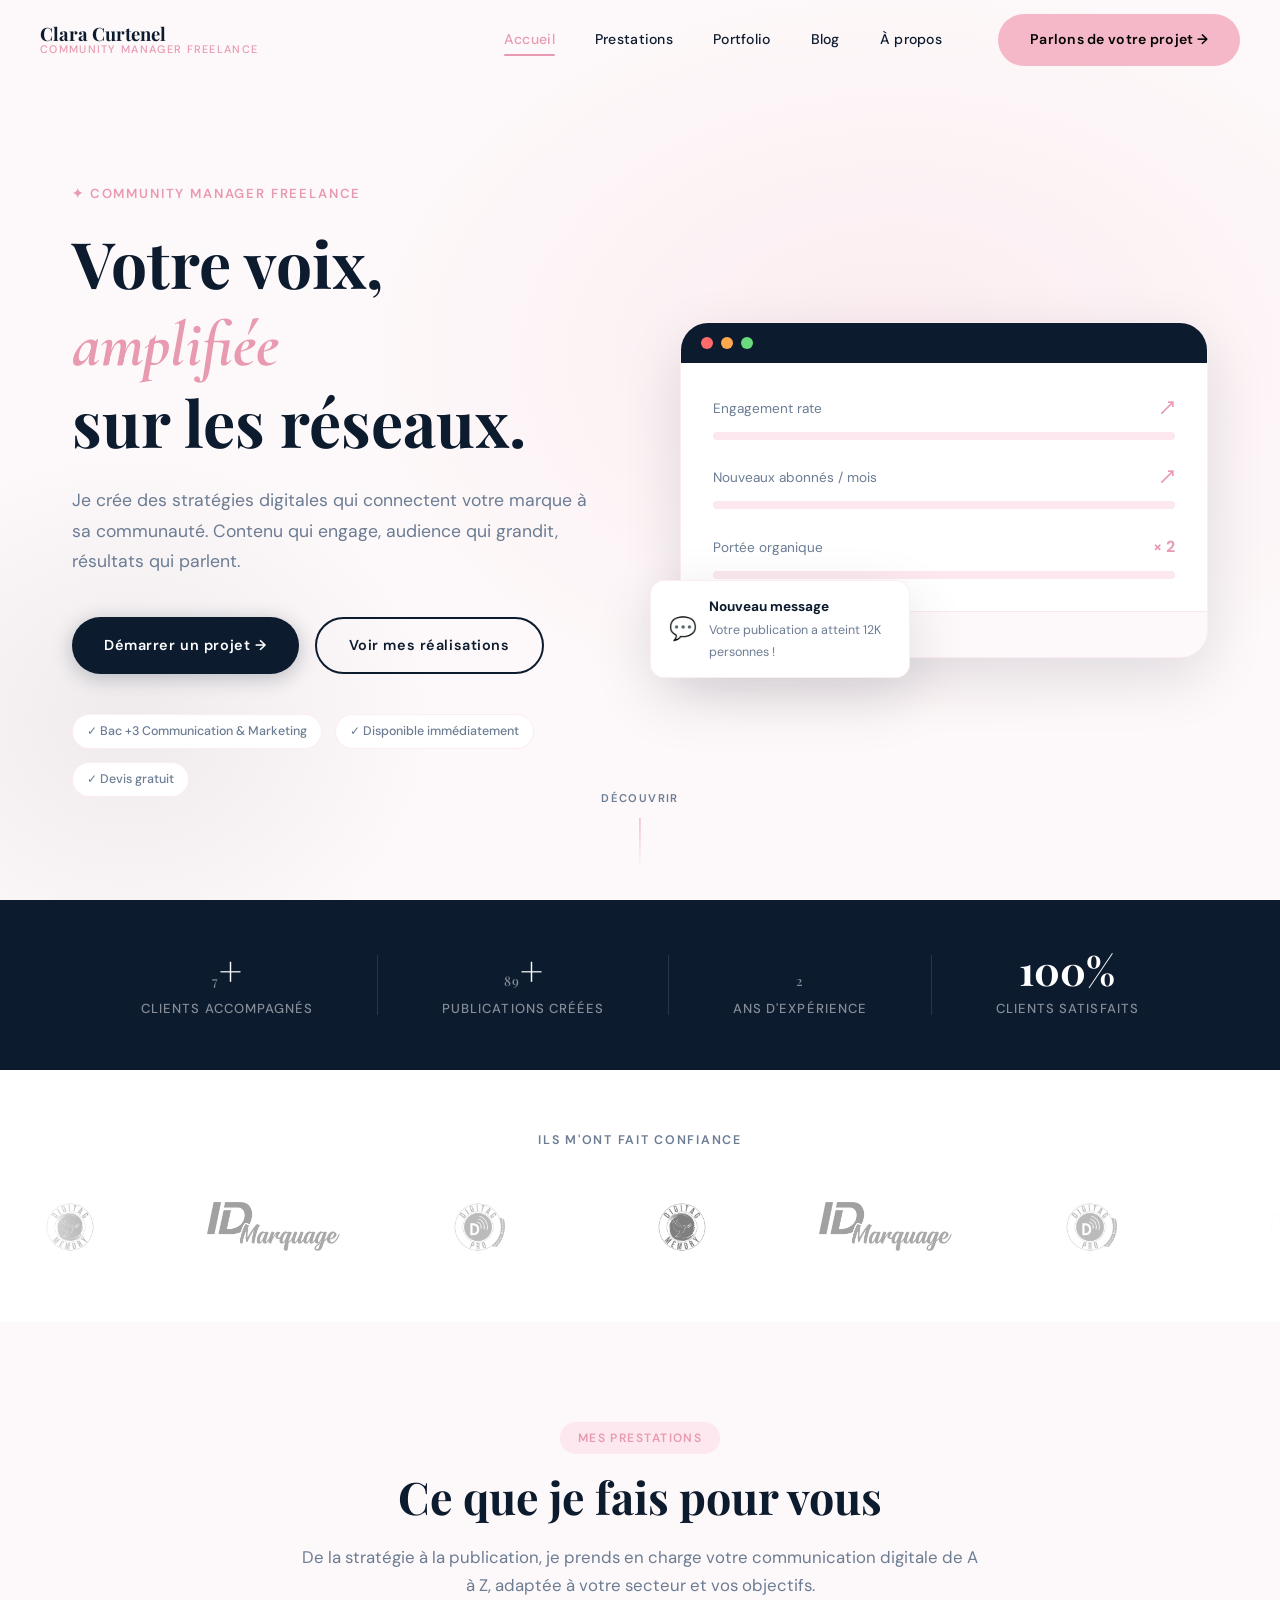
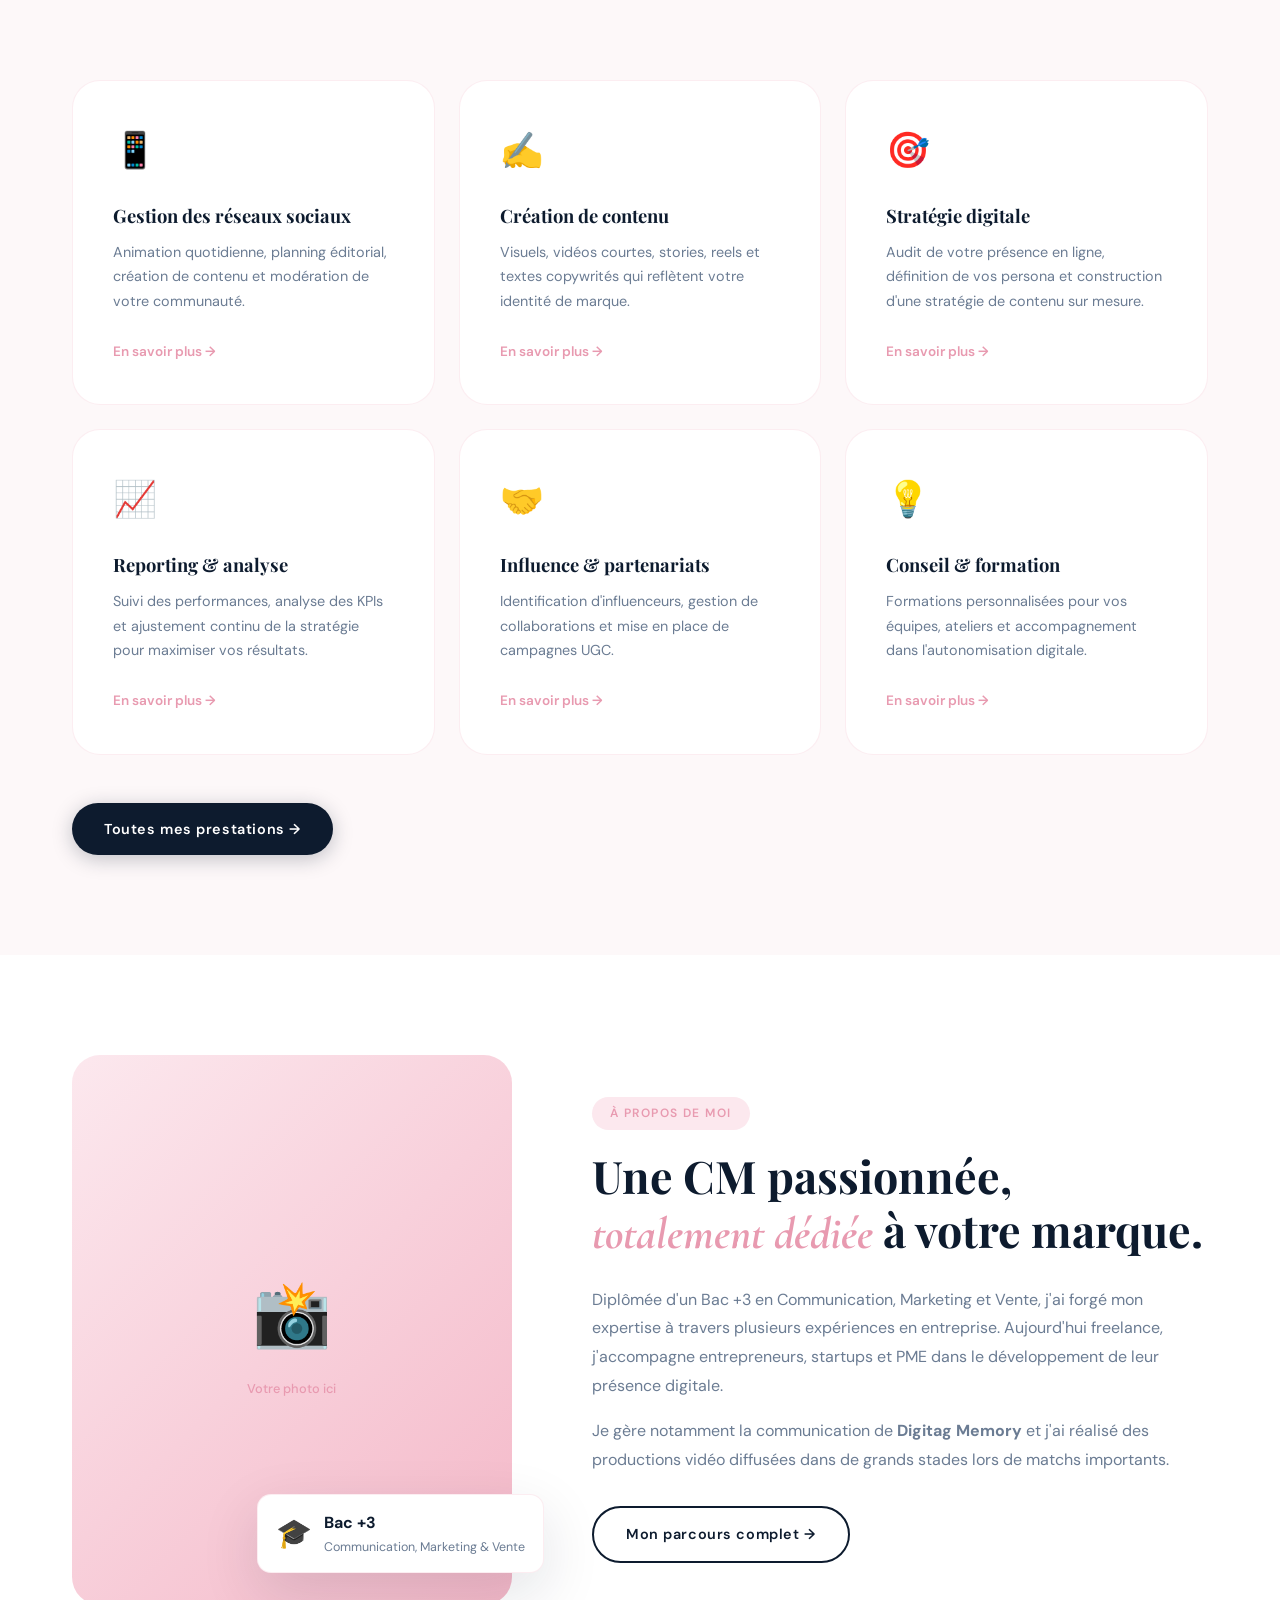
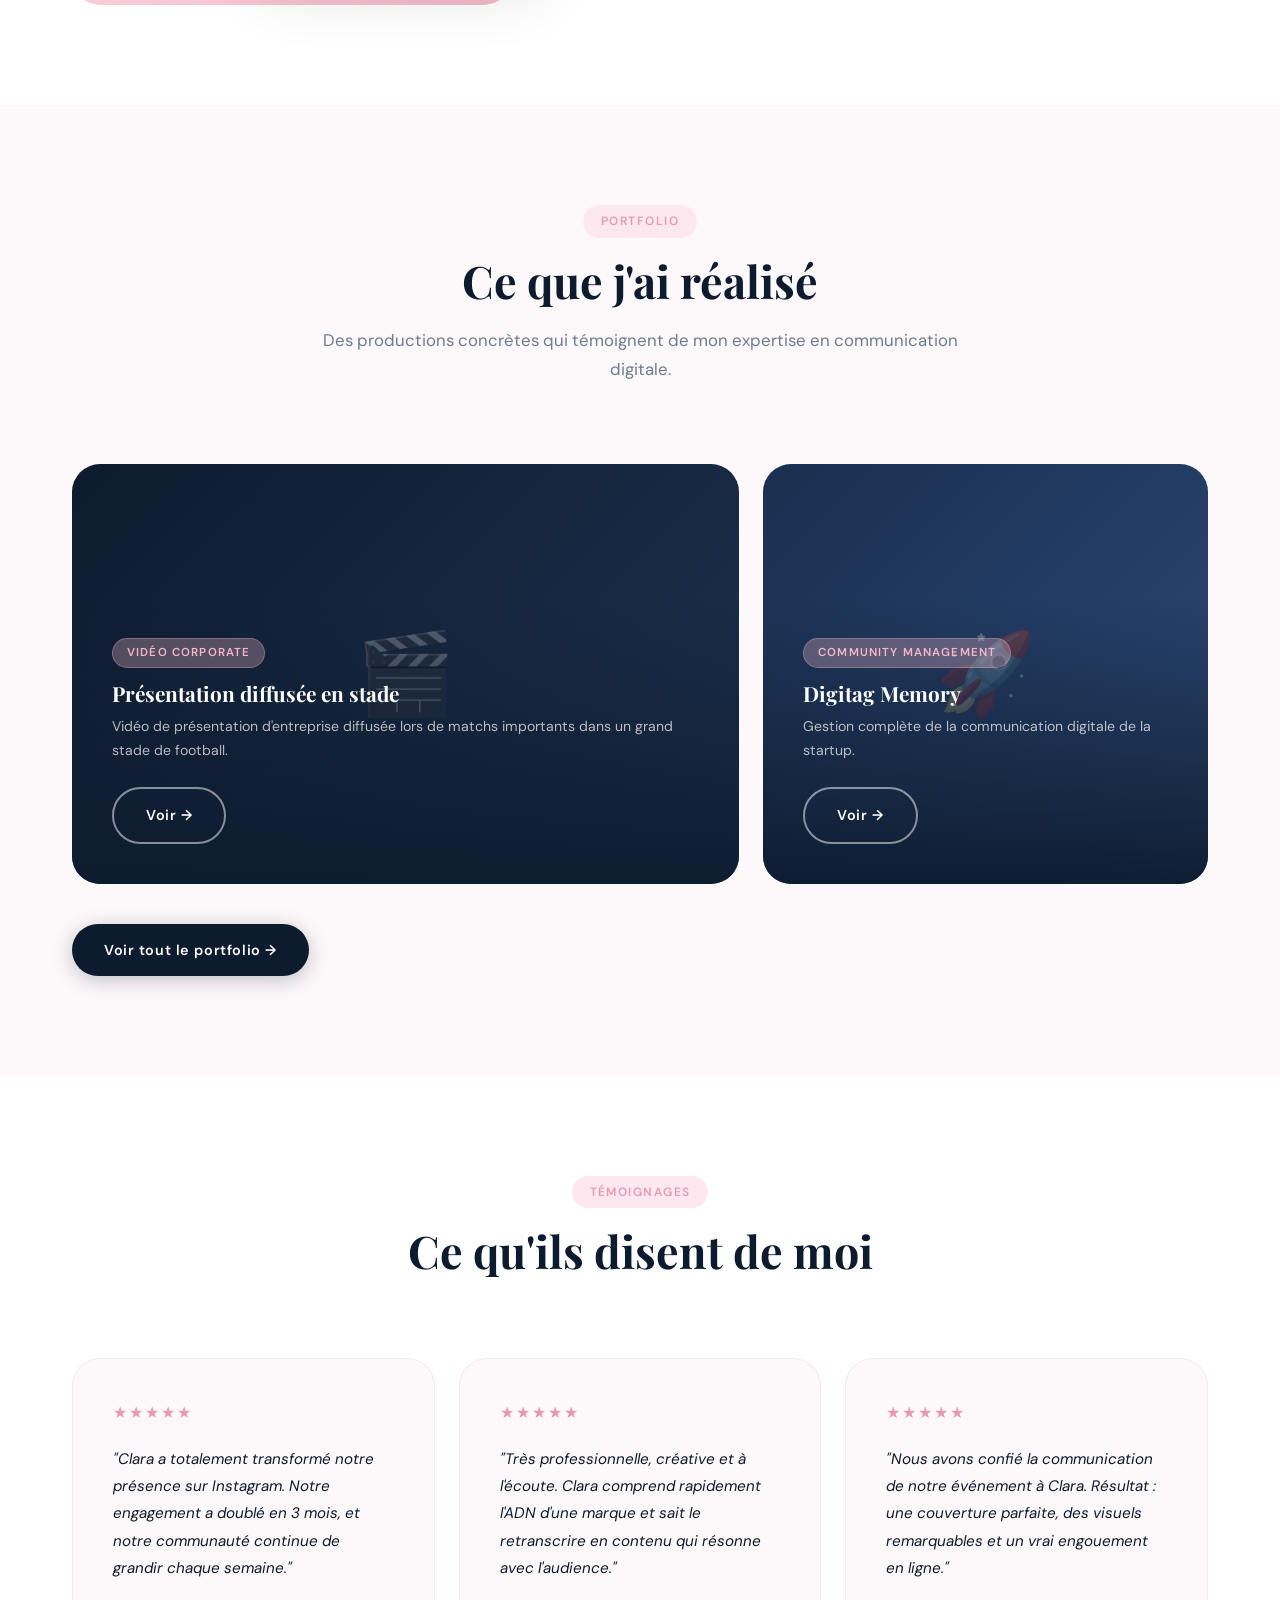
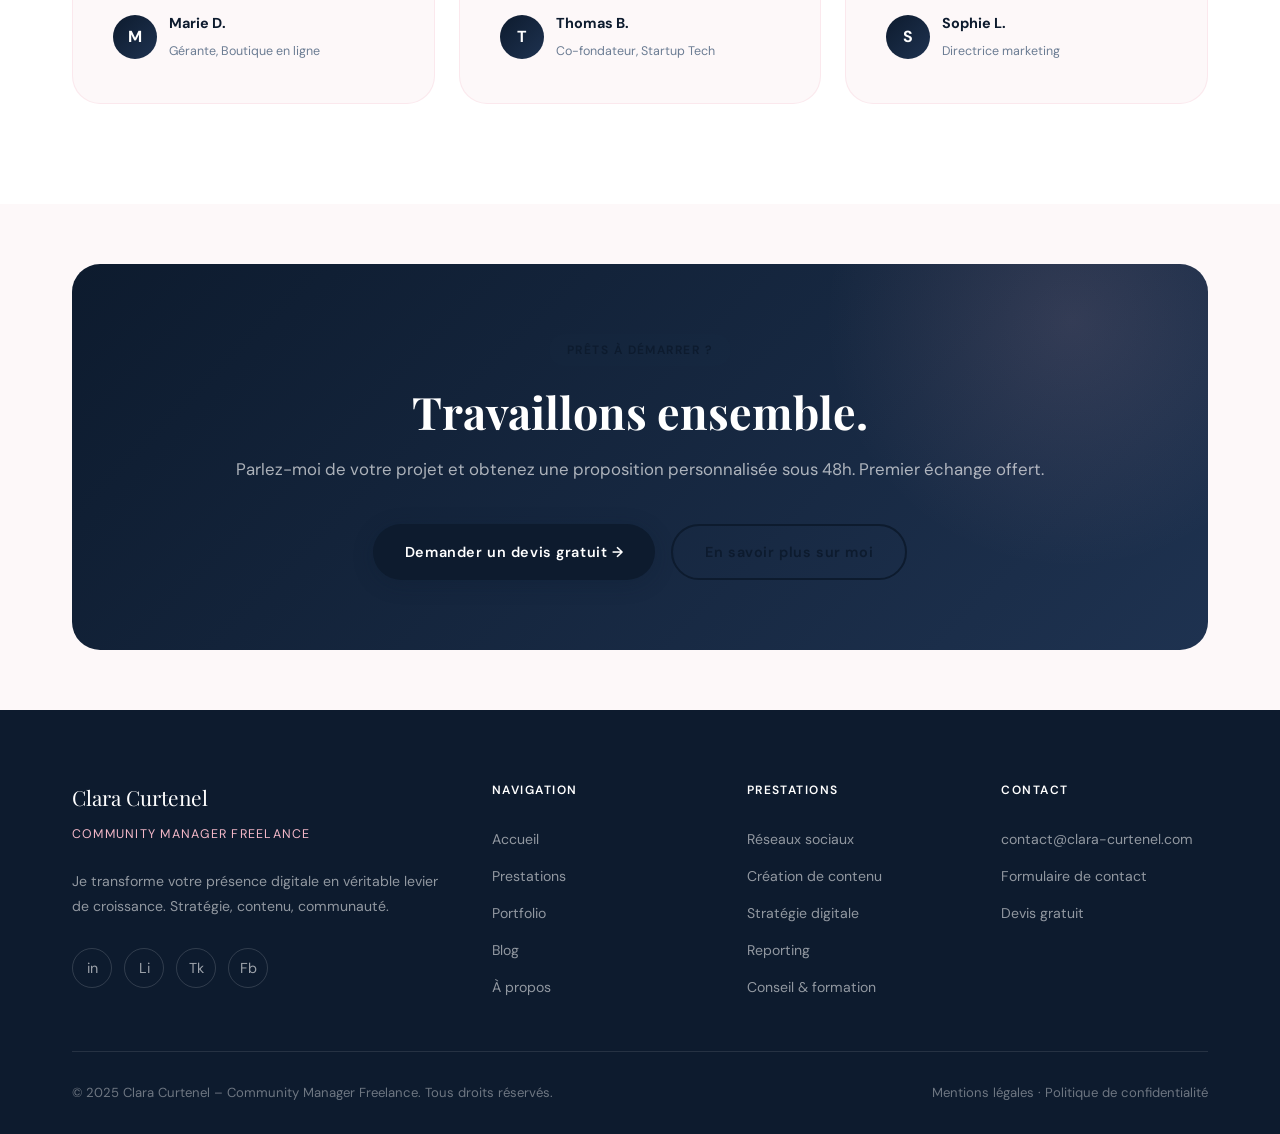
==== commit 0fb83207: "Update index.html" ====
--- a/index.html
+++ b/index.html
@@ -140,7 +140,7 @@
             <div class="metric-bar"><div class="metric-fill" style="width:68%"></div></div>
             <div class="metric-row" style="margin-top:1.5rem">
               <span class="metric-label">Portée organique</span>
-              <span class="metric-value text-pink">×3.2</span>
+              <span class="metric-value text-pink">× 2</span>
             </div>
             <div class="metric-bar"><div class="metric-fill" style="width:90%"></div></div>
           </div>
@@ -265,7 +265,7 @@
     <div class="about-teaser-inner reveal">
       <div class="about-teaser-visual">
         <div class="at-photo-frame">
-          <!-- Remplacez par votre photo : <img src="images/clara-portrait.jpg" alt="Clara Curtenel" /> -->
+          <!-- Remplacez par votre photo : <img src="images/clara-portrait.png" alt="Clara Curtenel" /> -->
           <div class="at-photo-placeholder">
             <span>📸</span>
             <small>Votre photo ici</small>
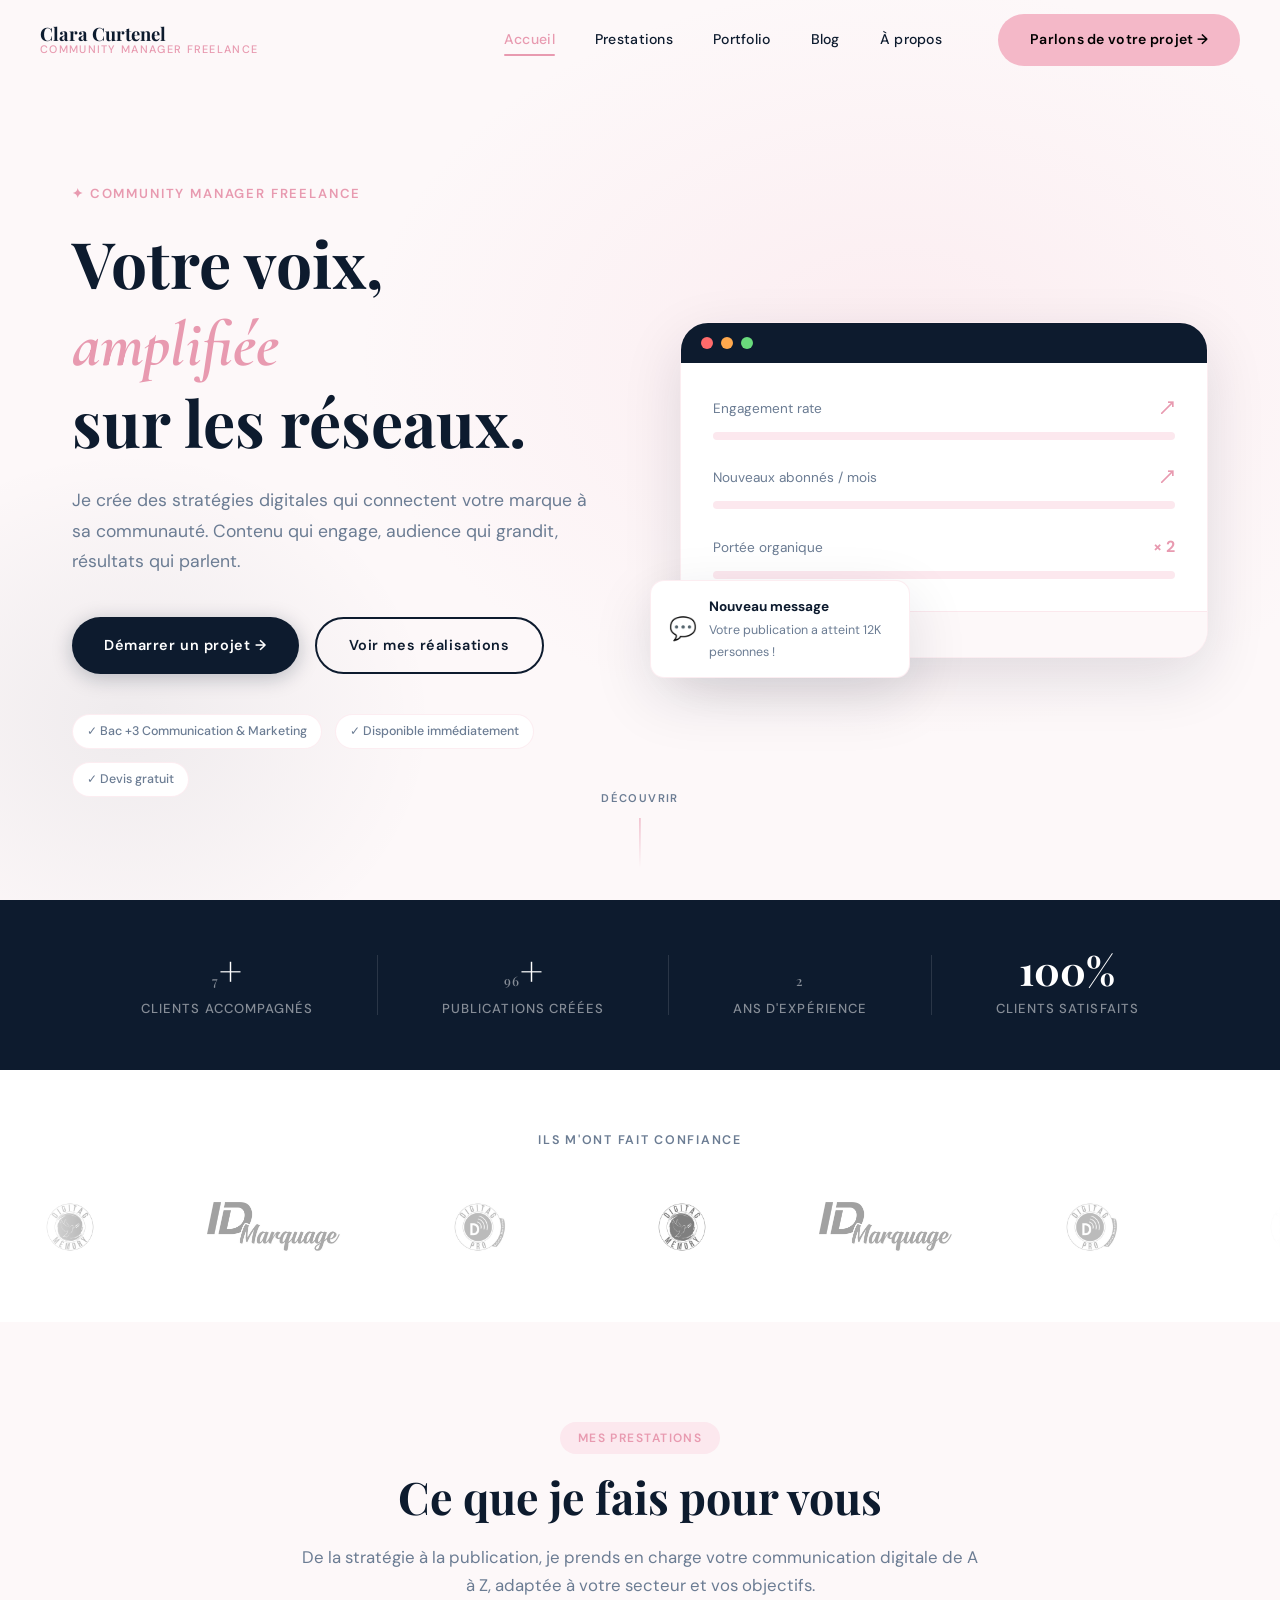
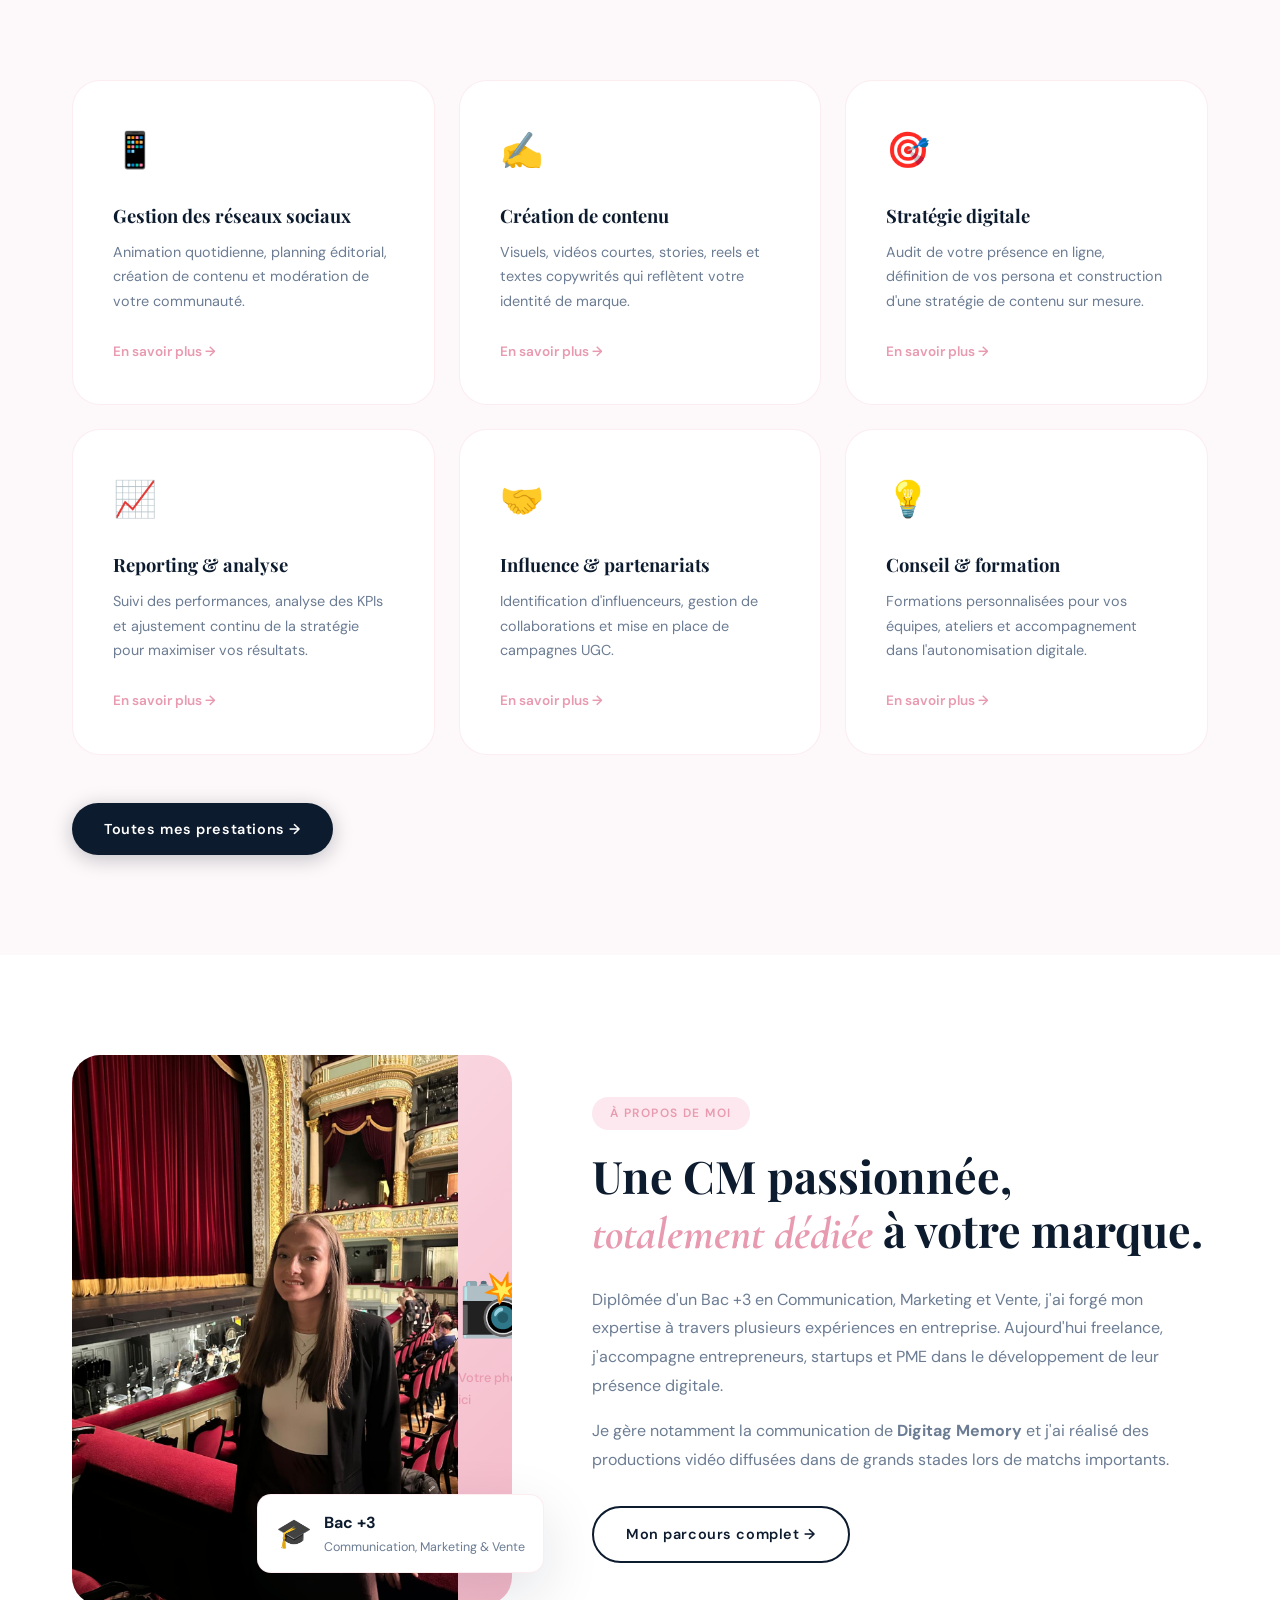
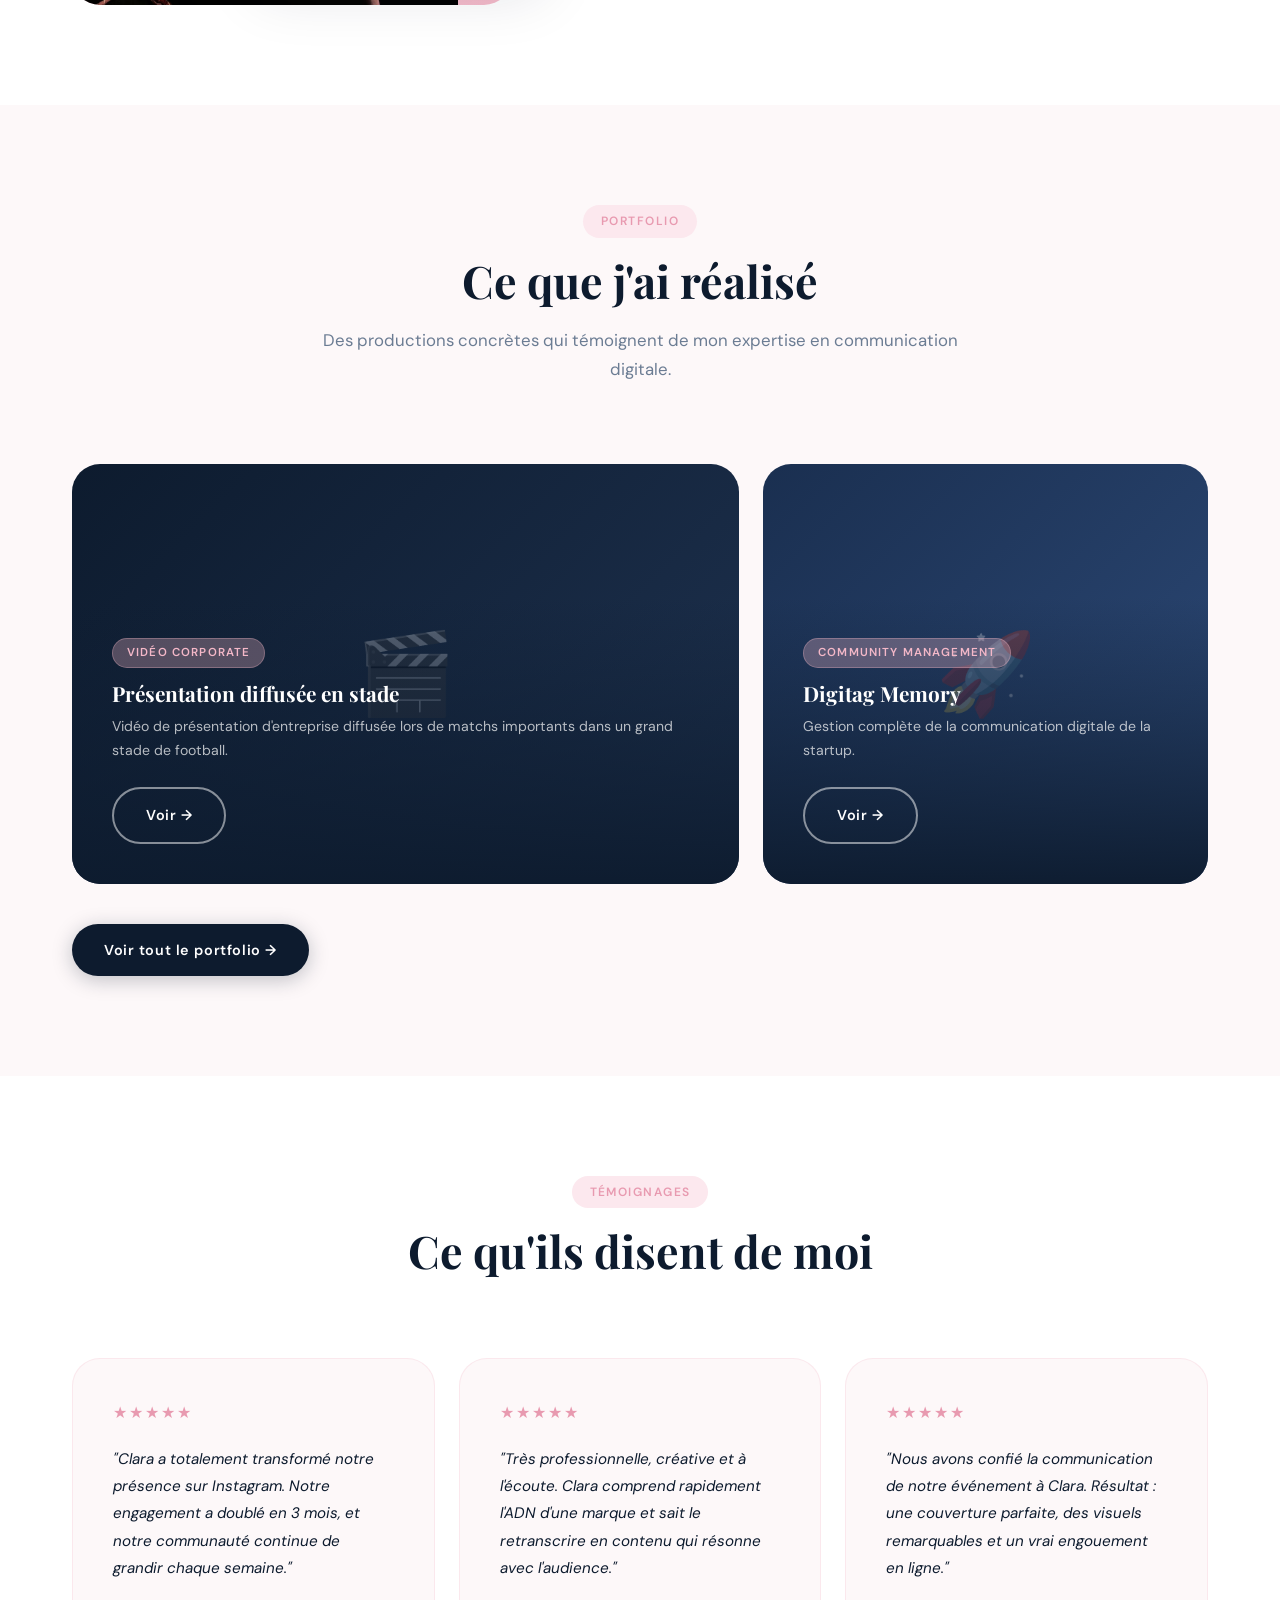
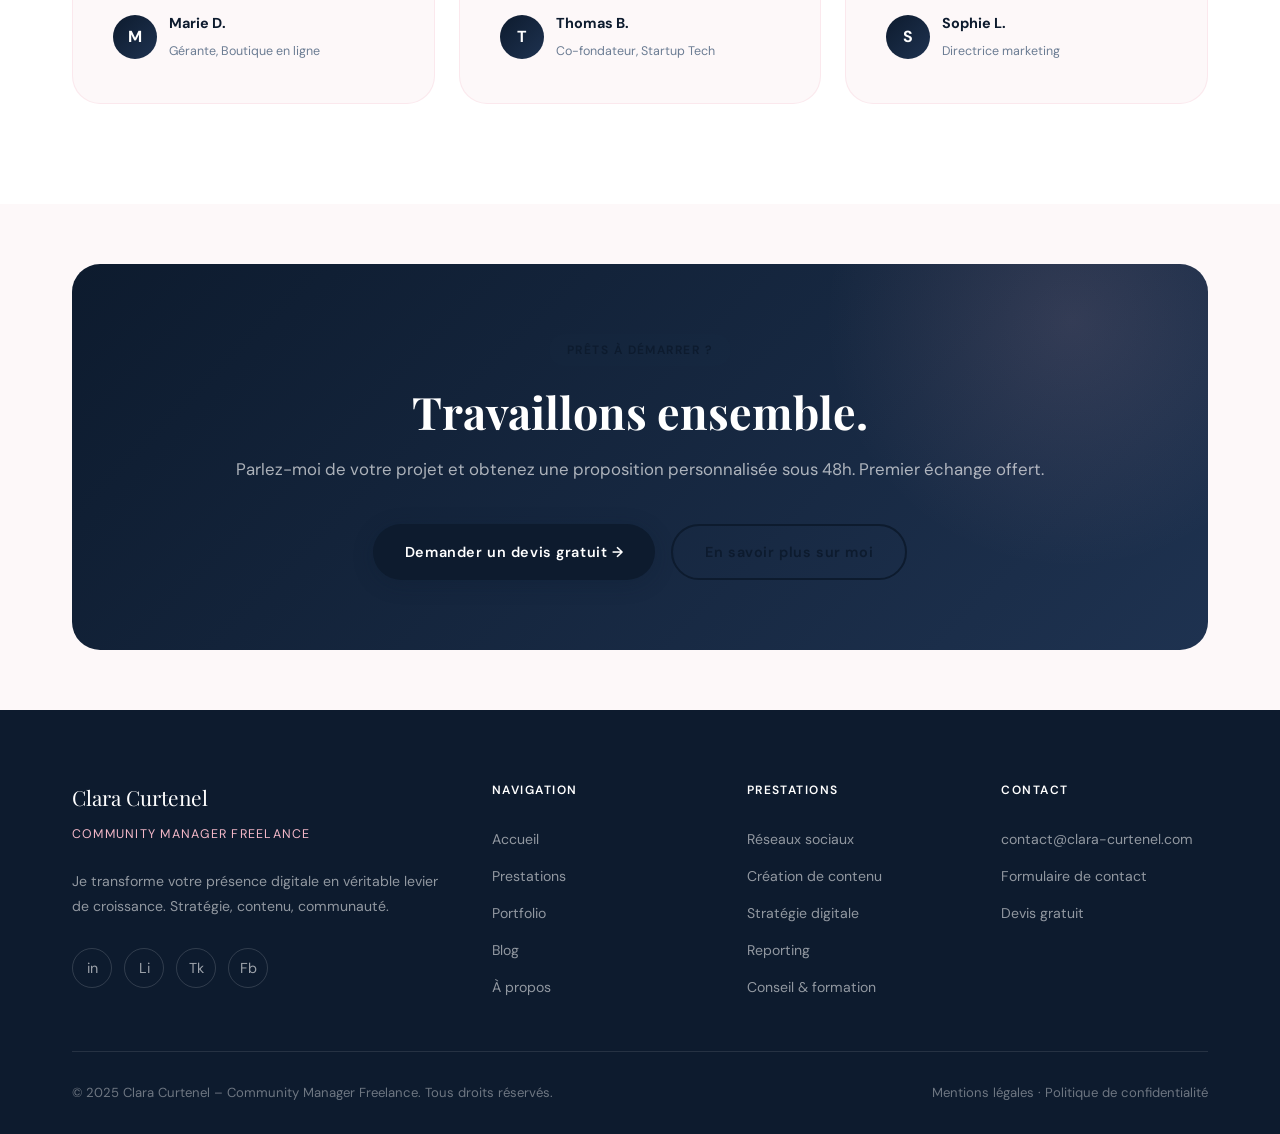
==== commit 3a921120: "Update index.html" ====
--- a/index.html
+++ b/index.html
@@ -265,7 +265,7 @@
     <div class="about-teaser-inner reveal">
       <div class="about-teaser-visual">
         <div class="at-photo-frame">
-          <!-- Remplacez par votre photo : <img src="images/clara-portrait.png" alt="Clara Curtenel" /> -->
+         <img src="images/clara-portrait.png" alt="Clara Curtenel">
           <div class="at-photo-placeholder">
             <span>📸</span>
             <small>Votre photo ici</small>
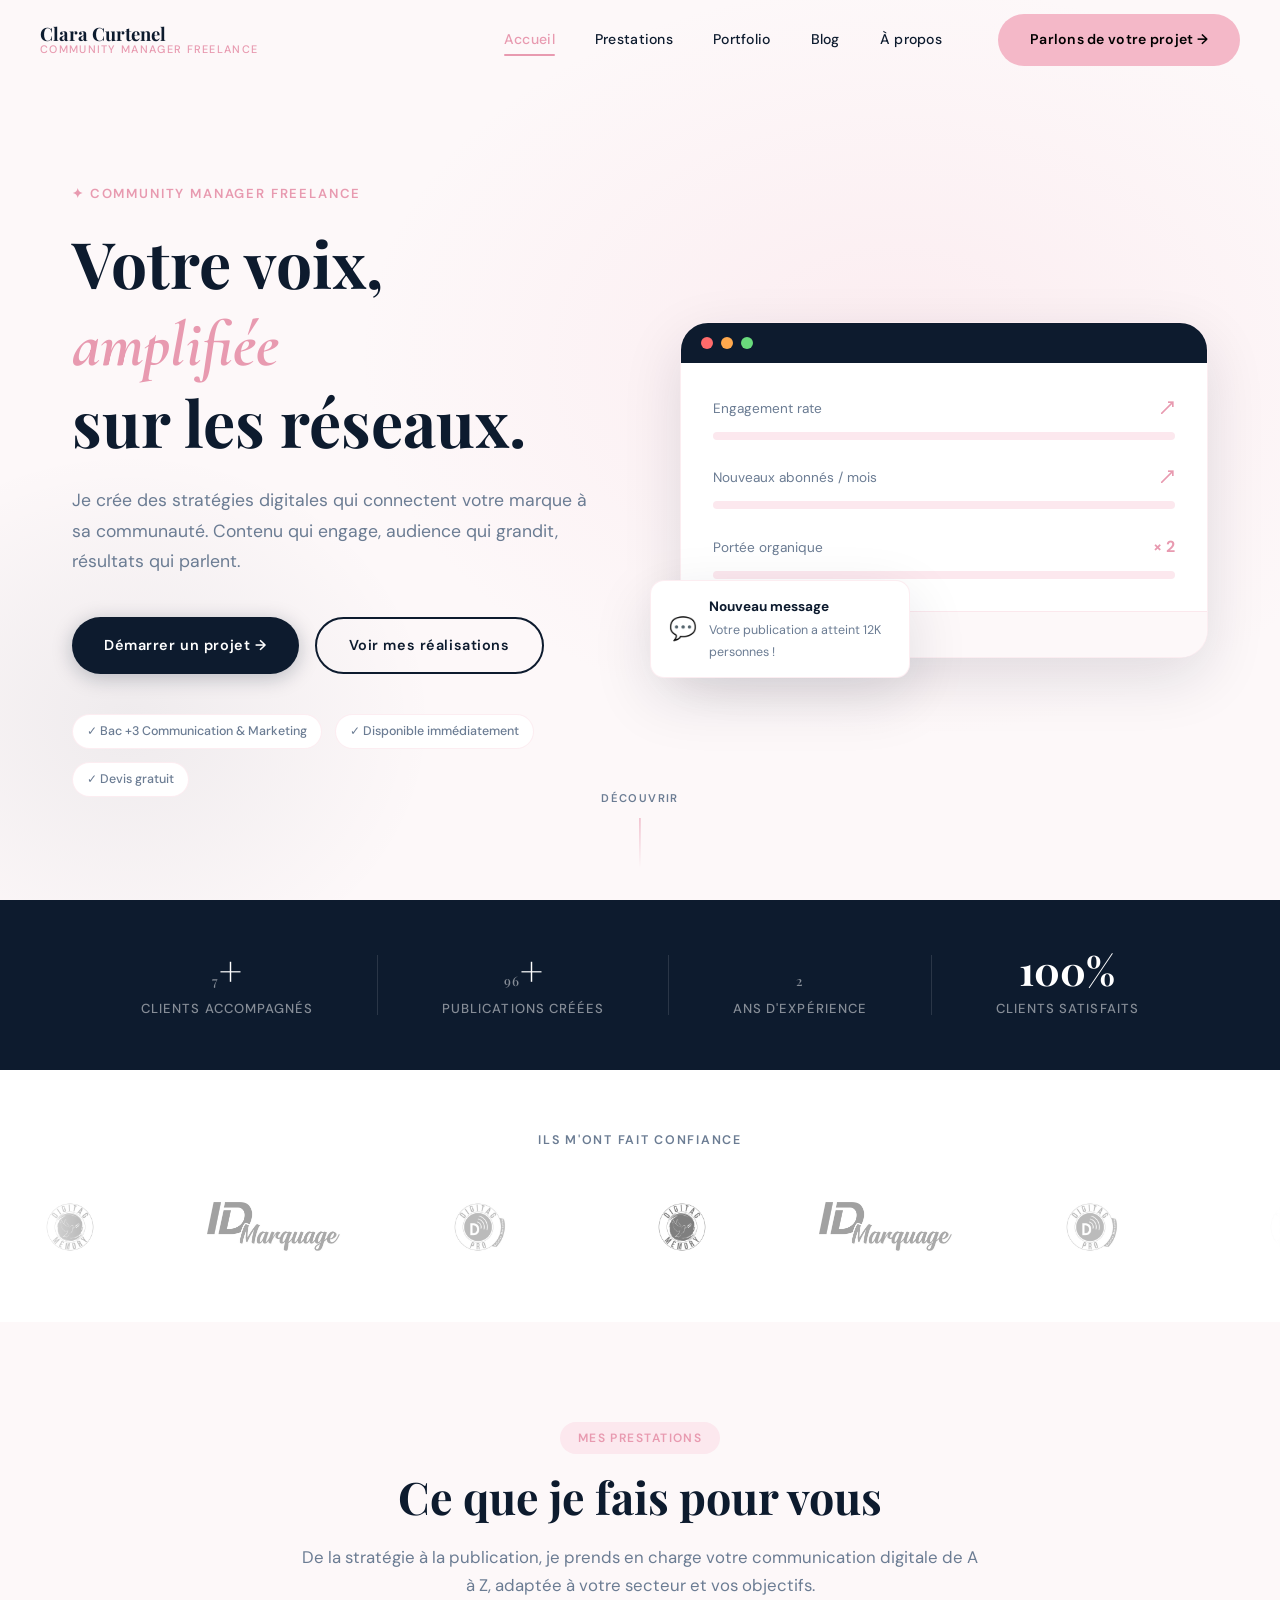
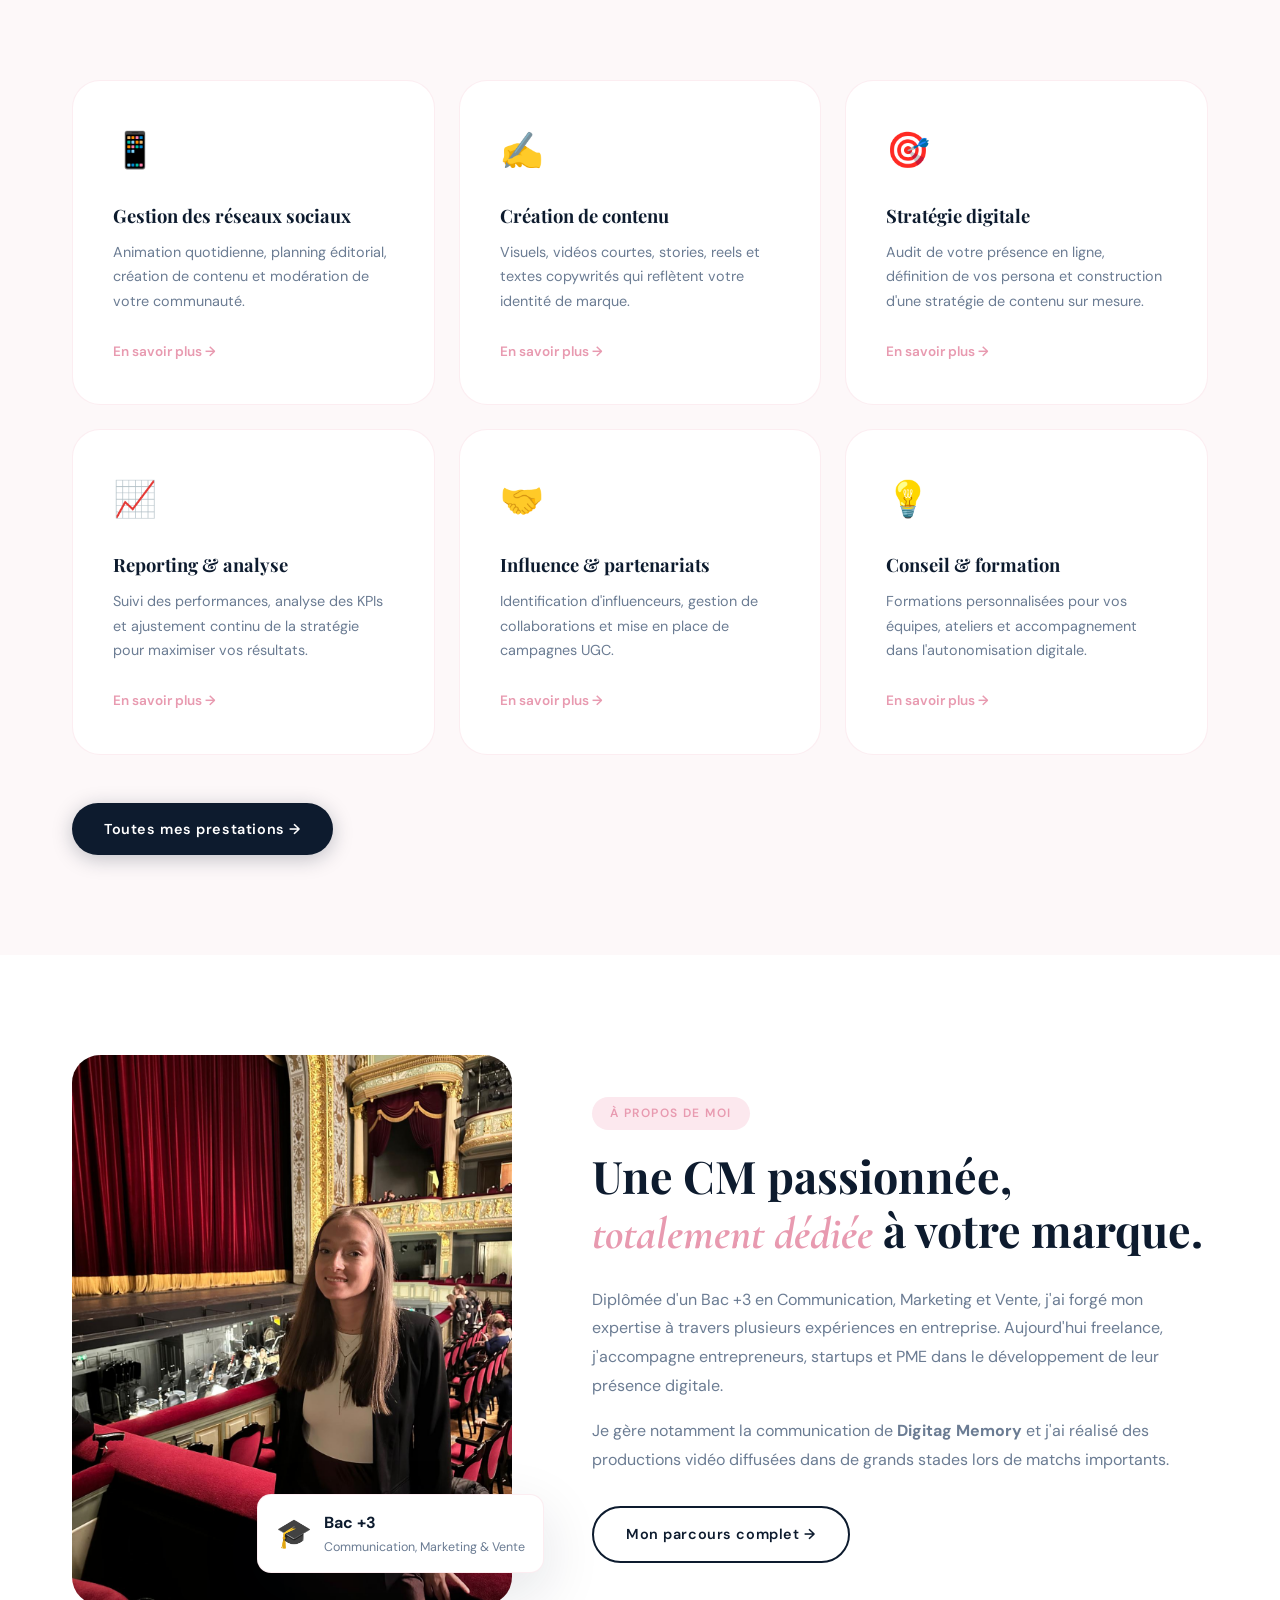
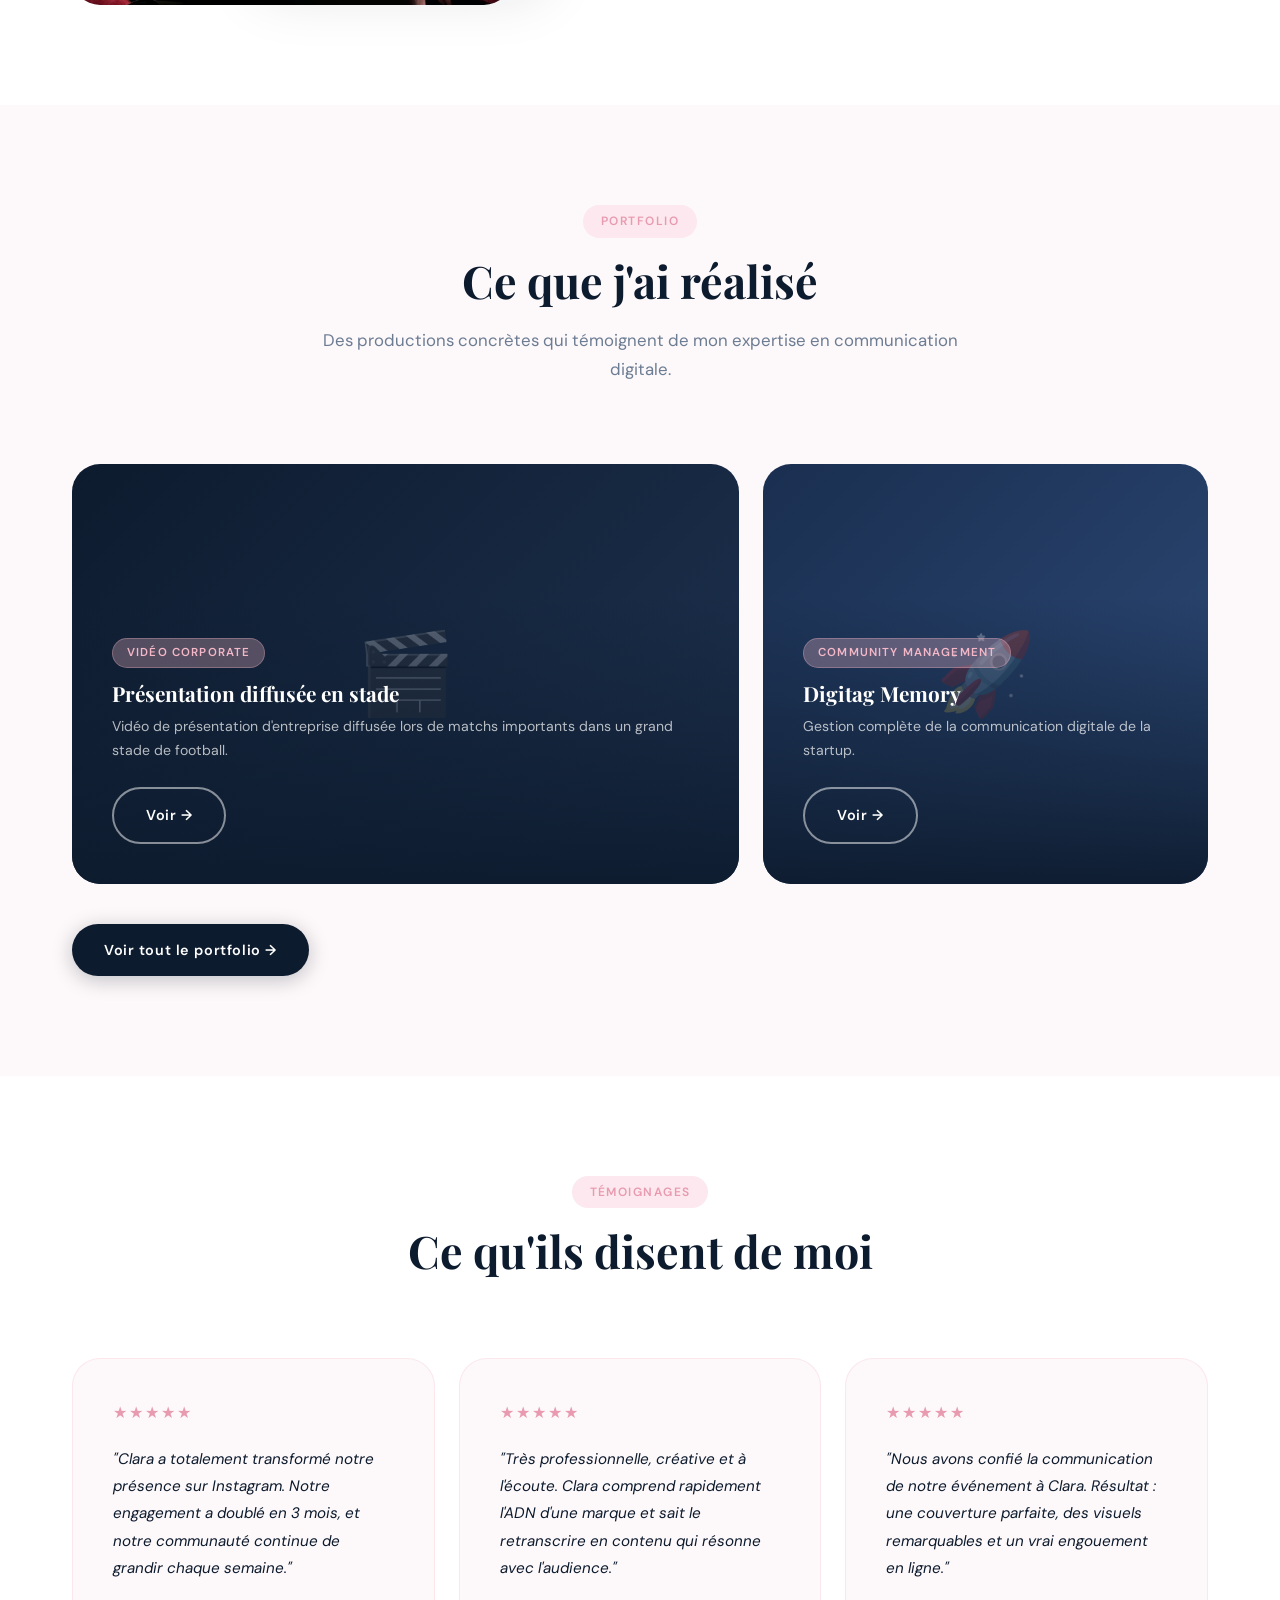
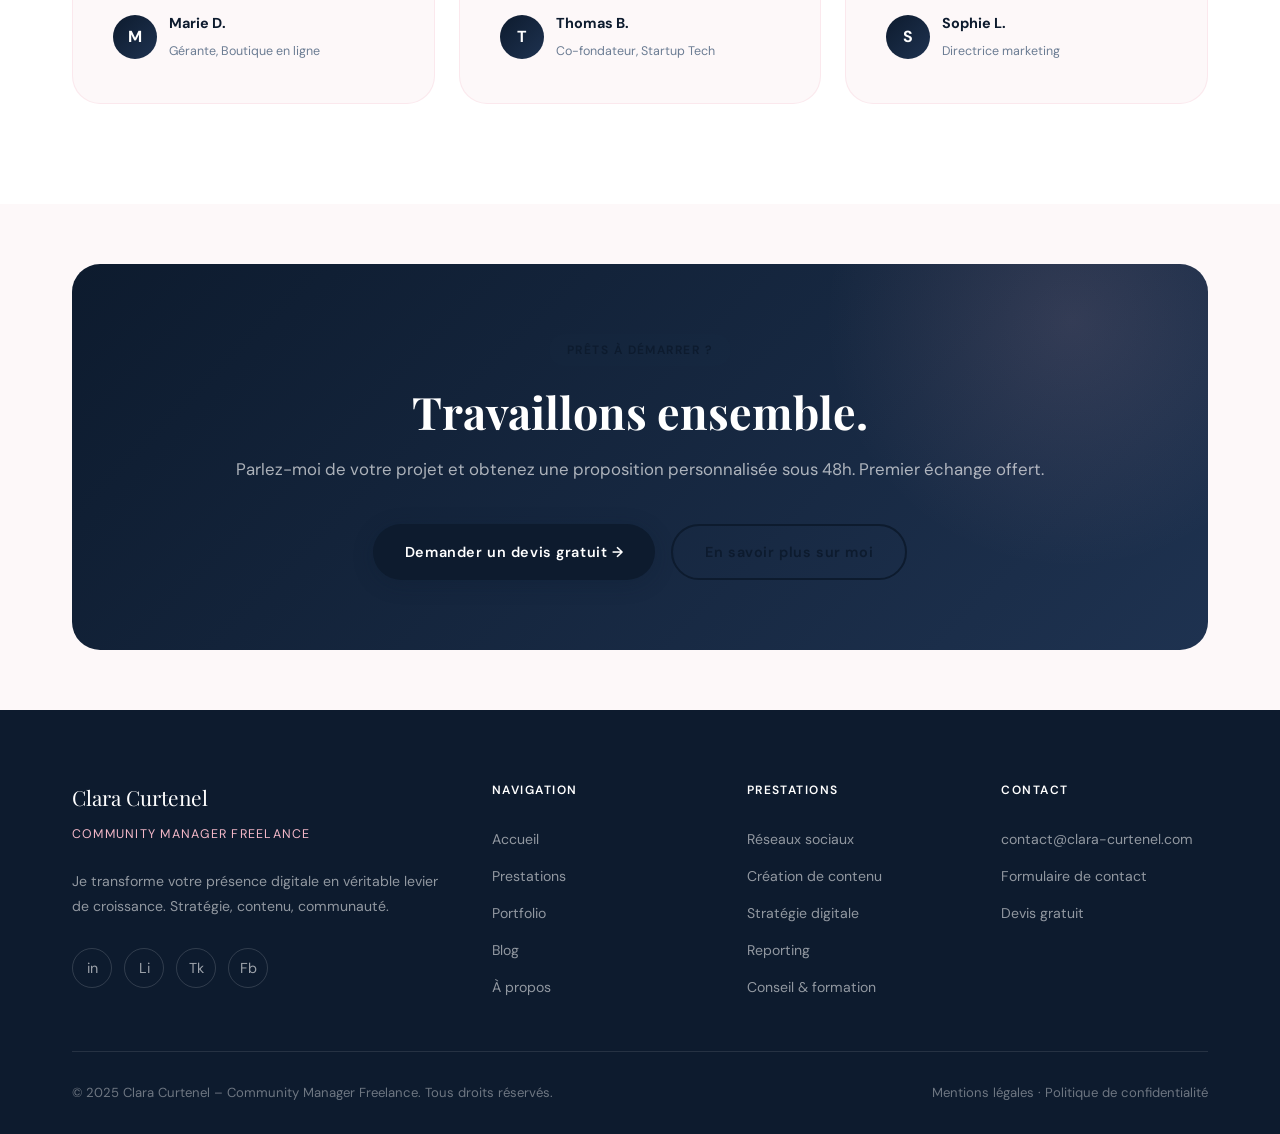
==== commit c3d2a968: "Update index.html" ====
--- a/index.html
+++ b/index.html
@@ -267,8 +267,6 @@
         <div class="at-photo-frame">
          <img src="images/clara-portrait.png" alt="Clara Curtenel">
           <div class="at-photo-placeholder">
-            <span>📸</span>
-            <small>Votre photo ici</small>
           </div>
         </div>
         <div class="at-floating-card">
